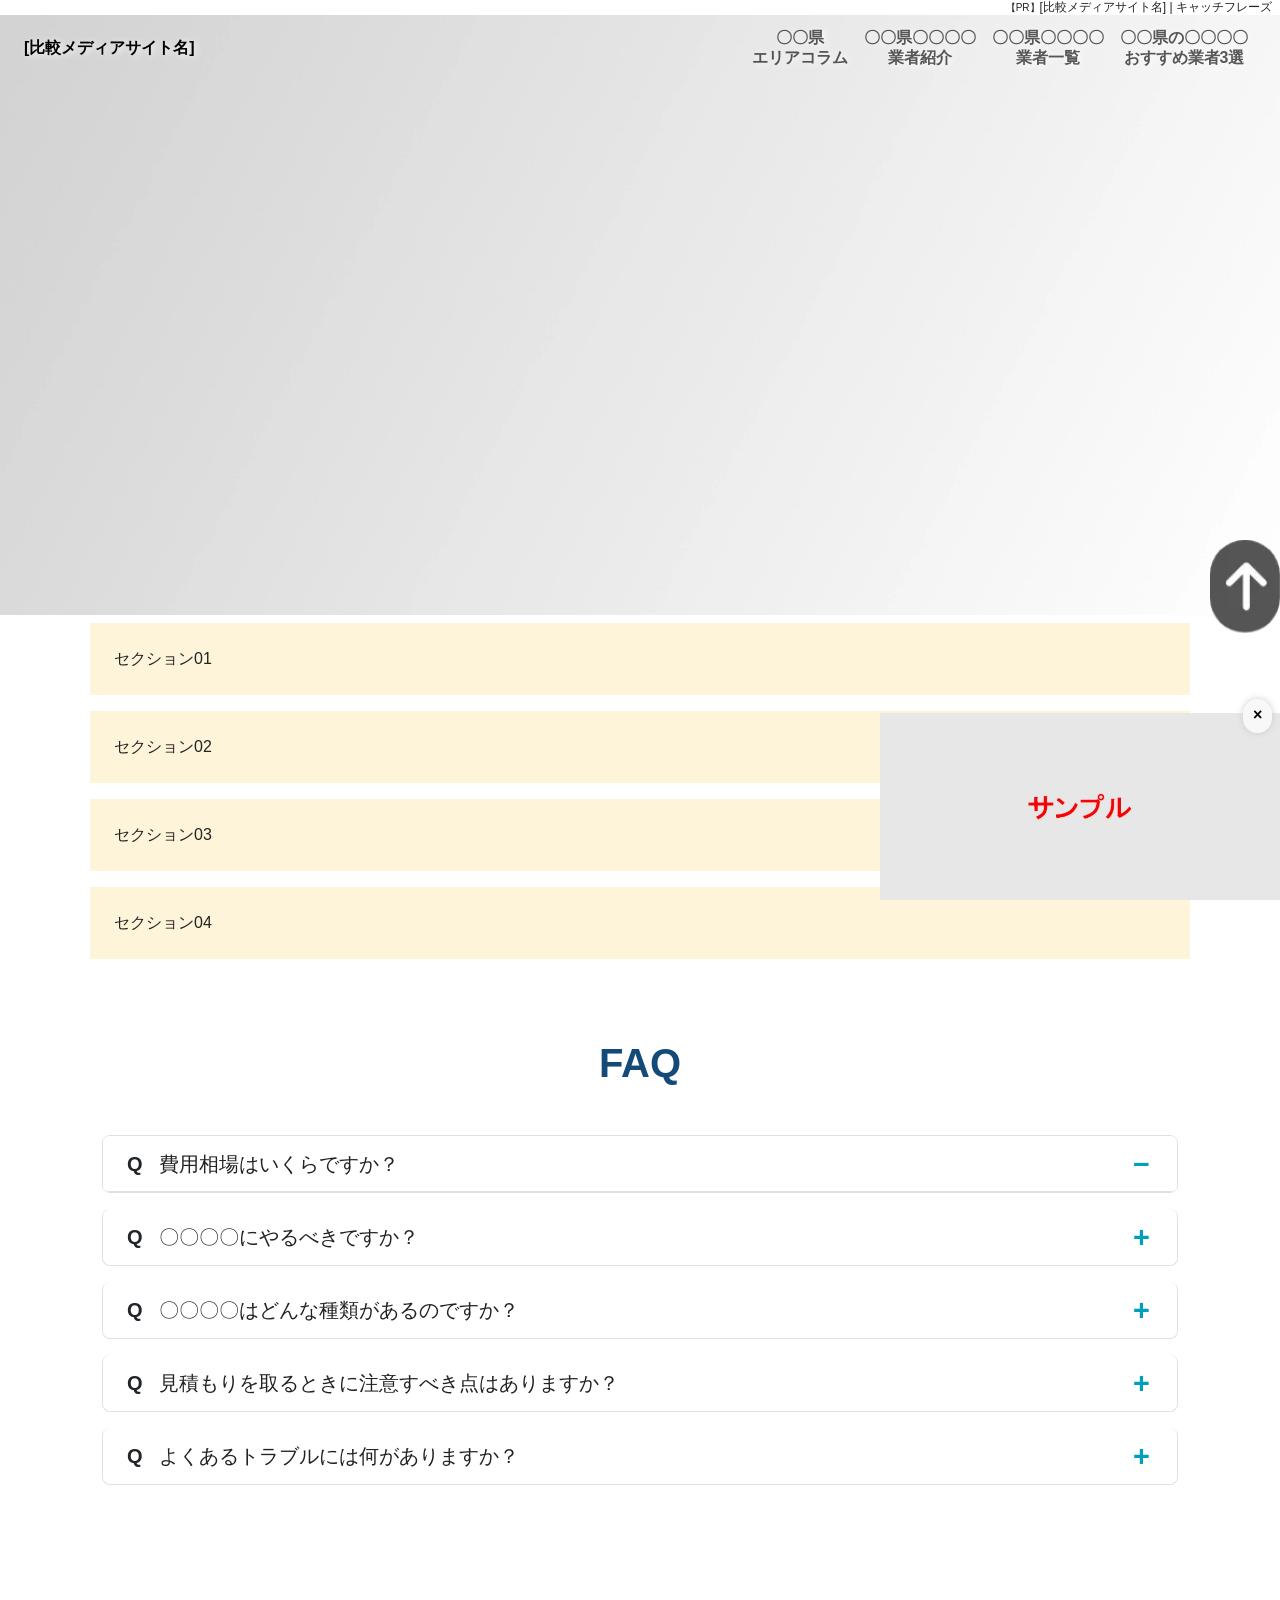
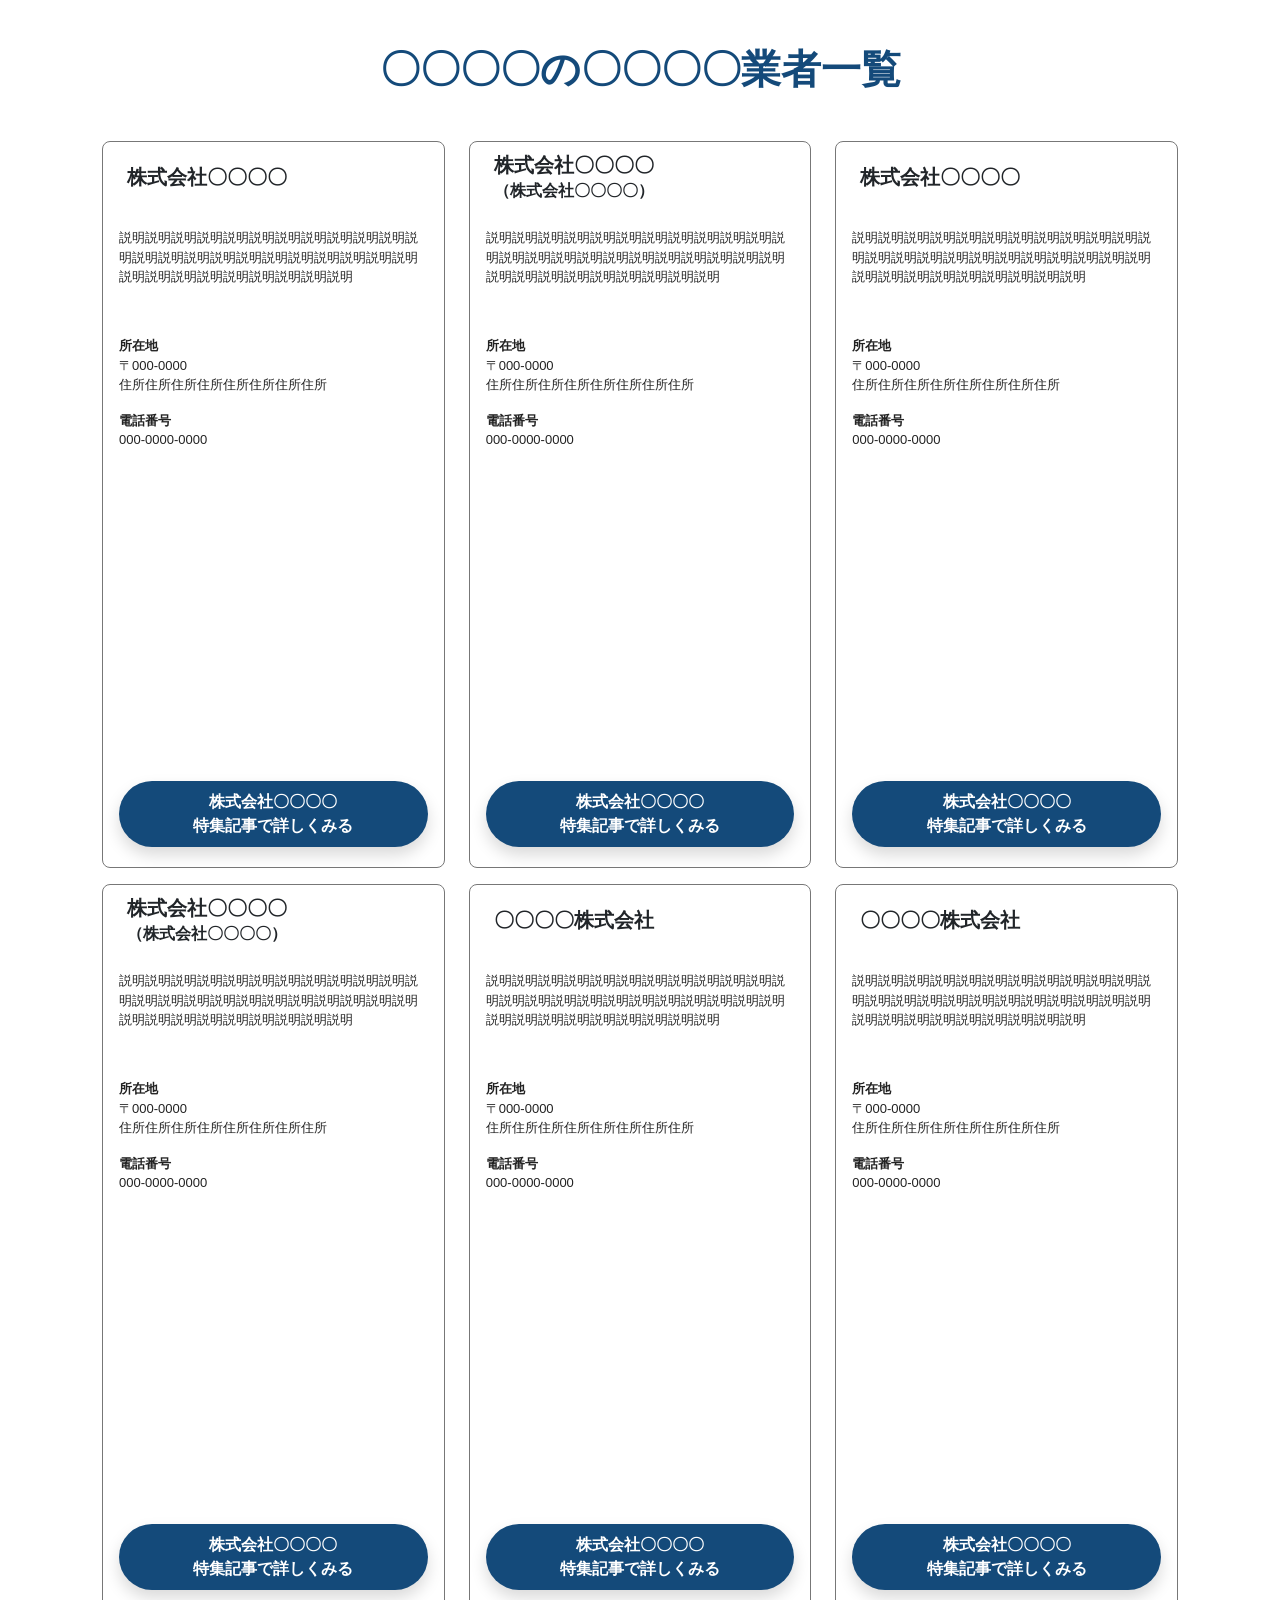
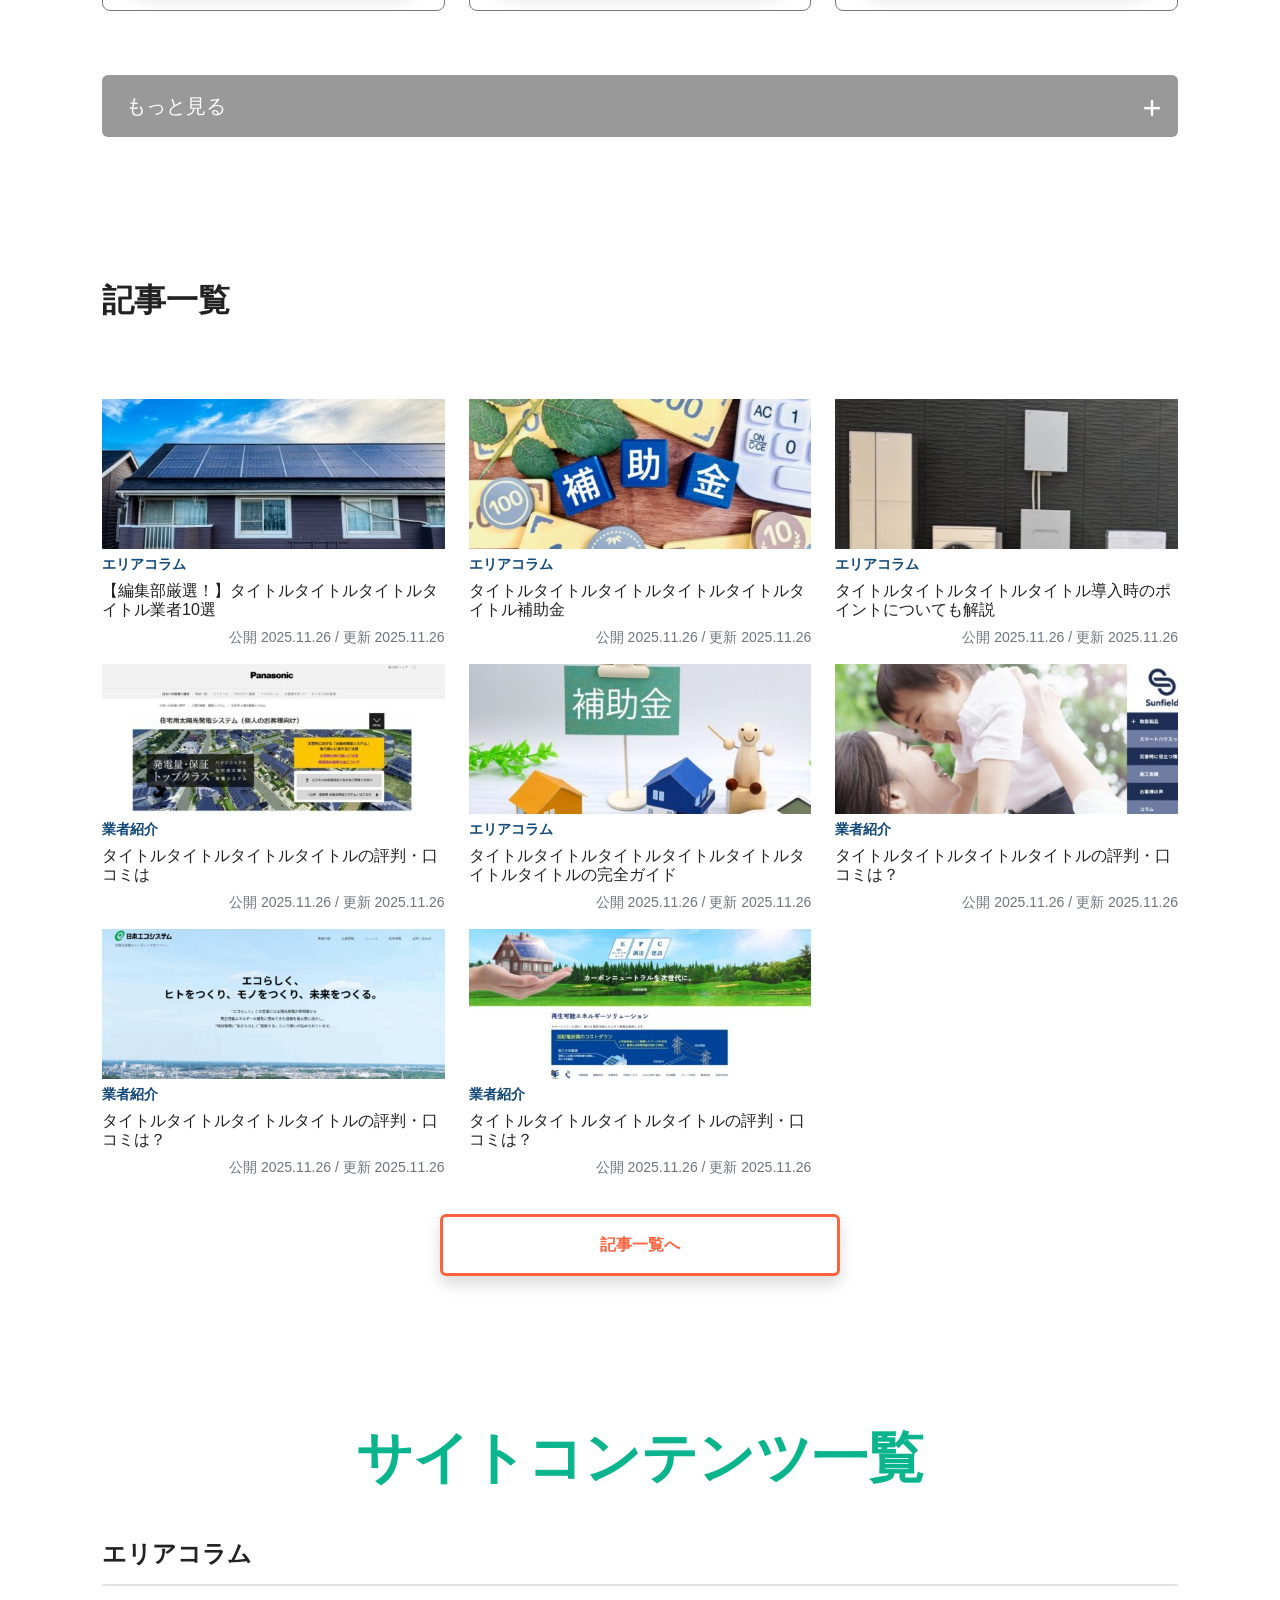
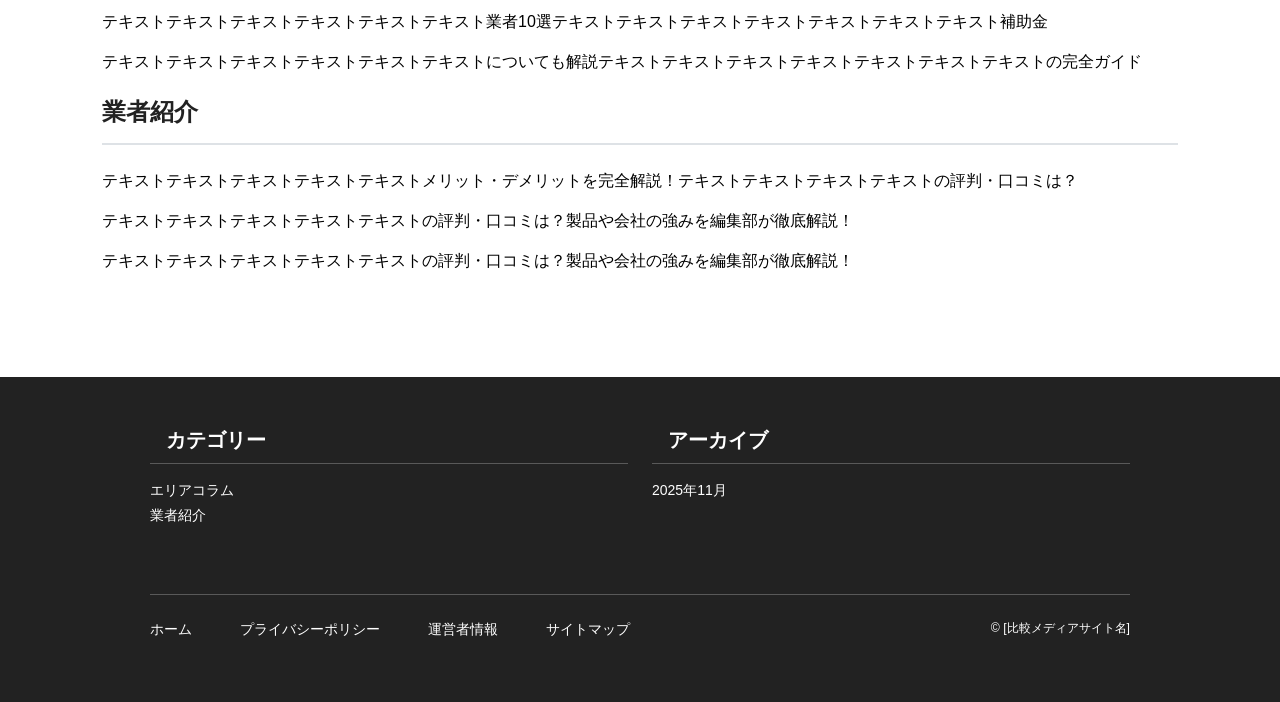
==== framework/index.html @ 5fe3670e "基本のhtml" ====
<!DOCTYPE html>
<html lang="ja">

<head>
  <meta http-equiv="Content-Type" content="text/html; charset=UTF-8">

  <meta name="viewport" content="width=device-width, initial-scale=1">
  <title>[比較メディアサイト名]</title>
  <meta name="description" content="説明説明説明説明説明説明説明説明説明説明説明説明説明説明説明説明説明説明説明説明説明説明説明説明説明">

  <link rel="stylesheet" type="text/css" href="./assets/css/bootstrap.min.css">
  <link rel="stylesheet" type="text/css" href="./assets/css/common.css">
  <link rel="stylesheet" type="text/css" href="./assets/css/base.css">
  <link rel="stylesheet" type="text/css" href="./assets/css/style.css">
  <link rel="stylesheet" type="text/css" href="./assets/css/add.css">

</head>

<body>
  <!-- ヘッダここから -->
  <header>
    <div class="d-flex justify-content-end">
      <span class="m-0 f10px">【PR】</span>
      <h1 class="m-0 me-2 f12px"><span class="site_name">[比較メディアサイト名]</span> | キャッチフレーズ</h1>
    </div>
    <div class="position-fixed w-100 header-nav" style="z-index:1000;">
      <nav class="navbar navbar-expand-lg navbar-light py-0">
        <div class="container-fluid" style="--bs-gutter-x: 0;">
          <div class="w-100">
            <div class="text-end">
              <button class="btn-hamburger navbar-toggler border-0 rounded-0 py-2" type="button" data-bs-toggle="collapse" data-bs-target="#navbarNavDropdown" aria-controls="navbarNavDropdown" aria-expanded="false" aria-label="Toggle navigation">
                <span class="btn-hamburger-icon navbar-toggler-icon"></span>
              </button>
            </div>
            <div class="collapse navbar-collapse justify-content-between align-items-center pt-2 pb-2 mx-3 mx-xxl-5 px-2" id="navbarNavDropdown">
              <a class="nav-link fw-bold fs-6 py-2 text-black d-none d-lg-block text-shadow_white site_name" aria-current="page" href="/">
                [比較メディアサイト名]
              </a>
              <ul class="navbar-nav">
                <li class="nav-item text-center mb-3 mb-lg-0 d-block d-lg-none">
                  <a class="nav-link fw-bold fs-6 py-2 text-black site_name" aria-current="page" href="/">
                    [比較メディアサイト名]</a>
                </li>
                <li class="nav-item text-center mb-3 mb-lg-0">
                  <a class="nav-link fw-bolder lh-sm py-0 text-shadow_white" href="/area/">〇〇県<br>エリアコラム</a>
                </li>
                <li class="nav-item text-center mb-3 mb-lg-0">
                  <a class="nav-link fw-bolder lh-sm py-0 text-shadow_white" href="/corporate/">〇〇県〇〇〇〇<br>業者紹介</a>
                </li>
                <li class="nav-item text-center mb-3 mb-lg-0">
                  <a class="nav-link fw-bolder lh-sm py-0 text-shadow_white" href="/company/">〇〇県〇〇〇〇<br>業者一覧</a>
                </li>
                <li class="nav-item text-center mb-3 mb-lg-0">
                  <a class="nav-link fw-bolder lh-sm py-0 text-shadow_white" href="/#recommend">〇〇県の〇〇〇〇<br>おすすめ業者3選</a>
                </li>
              </ul>
            </div>
          </div>
        </div>
      </nav>
    </div>
  </header>
  <!-- ヘッダここまで -->

  <!-- 戻るボタン -->
  <div class="position-sticky z-99  end-0 top-60">
    <a class="position-absolute end-0" href="/#">
      <picture>
        <source type="image/webp" srcset="./assets/img/t_btn_top.webp">
        <img src="./assets/img/t_btn_top.png" loading="lazy" alt="戻るボタン" height="70" width="70" class="img-fluid">
      </picture>
    </a>
  </div>

  <!-- @フローティングバナー ここから -->
  <!-- フローティングバナー -->
  <div class="position-fixed end-0 bottom-0 z-999">
    <button id="closeButton" class="banner-close position-absolute fw-bold z-99">×</button>
    <a class="myImage" href="https://base2.wep-bls.com/" target="_blank">
      <picture class="d-none d-lg-block">
        <source type="image/webp" srcset="./assets/img/t_btn_banner.webp">
        <img class="img-fluid banner-icon myImage" src="./assets/img/t_btn_banner.png" alt="公式HPで詳しく見る" loading="lazy" width="400" height="310">
      </picture>
      <picture class="d-block d-lg-none">
        <source type="image/webp" srcset="./assets/img/t_btn_banner_sp.webp">
        <img class="img-fluid banner-icon myImage" src="./assets/img/t_btn_banner_sp.png" alt="公式HPで詳しく見る" loading="lazy" width="400" height="310">
      </picture>
    </a>
  </div>
  <!-- @フローティングバナー ここまで -->

  <main class="container-fluid p-0">


    <!-- @コンテンツエリア ここから -->
    <!-- ファーストビュー -->
    <div class="bg-fv position-relative">
      <div class="container">
        <div class="row py-4 py-lg-5">
          <!-- 左側:メインタイトル画像 -->
          <div class="col-12 col-md-8 mb-4 mb-lg-0 justify-content-start">
            <!-- 参考ににしたバナー画像
            <picture>
              <source type="image/webp" srcset="./assets/img/t_fv_title.webp">
              <img src="./assets/img/t_fv_title.png" loading="lazy" alt="埼玉県で太陽光発電 失敗しない 業者選び のコツを 徹底解説" class="img-fluid" width="600" height="400">
            </picture>
            -->
          </div>

        </div>
      </div>

      <!-- CTAバナー（赤いボタン） -->
      <div class="position-absolute bottom-0 start-50 translate-middle-x mb-3 mb-lg-4">
        <a href="#reccomend">
          <!-- 参考ににしたバナー画像
          <picture>
            <source type="image/webp" srcset="./assets/img/t_fv_banner.webp">
            <img src="./assets/img/t_fv_banner.png" loading="lazy" alt="安心の実績で信頼できる！埼玉県でおすすめの太陽光発電販売・設置業者3選をみる" class="img-fluid w-100">
          </picture>-->
        </a>
      </div>
    </div>

    <section id="section01" class="p-2">
      <div class="container bg_light_yellow p-4">
        セクション01
      </div>
    </section>

    <section id="section02" class="p-2">
      <div class="container bg_light_yellow p-4">
        セクション02
      </div>
    </section>

    <section id="section03" class="p-2">
      <div class="container bg_light_yellow p-4">
        セクション03
      </div>
    </section>

    <section id="section04" class="p-2">
      <div class="container bg_light_yellow p-4">
        セクション04
      </div>
    </section>

    <!-- FAQ -->
    <section class="bg_light_gray_ef bg_light_gray_ef_bg py-4 py-lg-5" id="faq">
      <div class="container">
        <!-- セクションタイトル -->
        <div class="text-center mb-5 pt-4">
          <h2 class="blue mb-3 fw-bold fs-1">FAQ</h2>
        </div>
        <div class="mx-auto pb-4 pb-lg-5">
          <div class="accordion" id="faqAccordion">
            <!-- Q1 -->
            <div class="accordion-item mb-3 rounded-3 overflow-hidden">
              <h3 class="accordion-header" id="headingOne">
                <button class="accordion-button fs-5 px-4 py-3 black bg_white f-sm-20 faq-accordion-btn " type="button" data-bs-toggle="collapse" data-bs-target="#collapseOne" aria-expanded="true" aria-controls="collapseOne" style="border-radius:0;">
                  <span class="me-3 fw-bold text-dark">Q</span>費用相場はいくらですか？
                </button>
              </h3>
              <div id="collapseOne" class="accordion-collapse collapse" aria-labelledby="headingOne" data-bs-parent="#faqAccordion">
                <div class="accordion-body bg-white px-4 py-3">
                  返答返答返答返答返答返答返答返答返答返答返答返答返答返答返答返答返答返答返答返答返答返答返答返答返答返答返答返答返答返答返答返答返答返答返答返答返答返答返答返答。
                </div>
              </div>
            </div>
            <!-- Q2 -->
            <div class="accordion-item mb-3 rounded-3 overflow-hidden">
              <h3 class="accordion-header" id="headingTwo">
                <button class="accordion-button fs-5 px-4 py-3 black bg_white collapsed f-sm-20 faq-accordion-btn rounded-3" type="button" data-bs-toggle="collapse" data-bs-target="#collapseTwo" aria-expanded="false" aria-controls="collapseTwo" style="border-radius:0;">
                  <span class="me-3 fw-bold text-dark">Q</span>〇〇〇〇にやるべきですか？
                </button>
              </h3>
              <div id="collapseTwo" class="accordion-collapse collapse" aria-labelledby="headingTwo" data-bs-parent="#faqAccordion">
                <div class="accordion-body bg-white fs-6 px-4 py-3">
                  返答返答返答返答返答返答返答返答返答返答返答返答返答返答返答返答返答返答返答返答返答返答返答返答返答返答返答返答返答返答返答返答返答返答返答返答返答返答返答返答。
                </div>
              </div>
            </div>
            <!-- Q3 -->
            <div class="accordion-item mb-3 rounded-3 overflow-hidden">
              <h3 class="accordion-header" id="headingThree">
                <button class="accordion-button fs-5 px-4 py-3 black bg_white collapsed f-sm-20 faq-accordion-btn rounded-3" type="button" data-bs-toggle="collapse" data-bs-target="#collapseThree" aria-expanded="false" aria-controls="collapseThree" style="border-radius:0;">
                  <span class="me-3 fw-bold text-dark">Q</span>〇〇〇〇はどんな種類があるのですか？
                </button>
              </h3>
              <div id="collapseThree" class="accordion-collapse collapse" aria-labelledby="headingThree" data-bs-parent="#faqAccordion">
                <div class="accordion-body bg-white fs-6 px-4 py-3">
                  返答返答返答返答返答返答返答返答返答返答返答返答返答返答返答返答返答返答返答返答返答返答返答返答返答返答返答返答返答返答返答返答返答返答返答返答返答返答返答返答。
                </div>
              </div>
            </div>
            <!-- Q4 -->
            <div class="accordion-item mb-3 rounded-3 overflow-hidden ">
              <h3 class="accordion-header" id="headingFour">
                <button class="accordion-button fs-5 px-4 py-3 black bg_white collapsed f-sm-20 faq-accordion-btn rounded-3 border_lightblue_1px" type="button" data-bs-toggle="collapse" data-bs-target="#collapseFour" aria-expanded="false" aria-controls="collapseFour" style="border-radius:0;">
                  <span class="me-3 fw-bold text-dark">Q</span>見積もりを取るときに注意すべき点はありますか？ </button>
              </h3>
              <div id="collapseFour" class="accordion-collapse collapse" aria-labelledby="headingFour" data-bs-parent="#faqAccordion">
                <div class="accordion-body bg-white fs-6 px-4 py-3">
                  返答返答返答返答返答返答返答返答返答返答返答返答返答返答返答返答返答返答返答返答返答返答返答返答返答返答返答返答返答返答返答返答返答返答返答返答返答返答返答返答。
                </div>
              </div>
            </div>
            <!-- Q5 -->
            <div class="accordion-item mb-3 rounded-3 overflow-hidden">
              <h3 class="accordion-header" id="headingFive">
                <button class="accordion-button fs-5 px-4 py-3 black bg_white collapsed f-sm-20 faq-accordion-btn rounded-3 border_lightblue_1px" type="button" data-bs-toggle="collapse" data-bs-target="#collapseFive" aria-expanded="false" aria-controls="collapseFive" style="border-radius:0;">
                  <span class="me-3 fw-bold text-dark">Q</span>よくあるトラブルには何がありますか？
                </button>
              </h3>
              <div id="collapseFive" class="accordion-collapse collapse" aria-labelledby="headingFive" data-bs-parent="#faqAccordion">
                <div class="accordion-body bg-white fs-6 px-4 py-3">
                  返答返答返答返答返答返答返答返答返答返答返答返答返答返答返答返答返答返答返答返答返答返答返答返答返答返答返答返答返答返答返答返答返答返答返答返答返答返答返答返答。
                </div>
              </div>
            </div>
          </div>
        </div>
      </div>
    </section>
    <!-- 会社一覧 -->
    <section class="py-4 py-lg-5" id="list">
      <div class="container">
        <!-- セクションタイトル -->
        <div class="text-center mb-5">
          <h2 class="blue mb-3 fw-bold fs-1">〇〇〇〇の<br class="d-block d-lg-none">〇〇〇〇業者一覧</h2>
        </div>
        <div class="row box-parent mb-5">
          <div class="col-12 col-lg-4 d-flex box-child mb-3">
            <div class="box-child-text bg-white rounded-3 border-gray-1px w-100">
              <div class="bg_light_gray fw-bold text-dark rounded-top-3 ps-4 pe-2 height-70 d-flex align-items-center">
                <h3 class="fs-5 fw-bold m-0 col-11">株式会社〇〇〇〇</h3>
              </div>
              <div class="p-3 f13px">
                <p class="pb-2 mb-2 height-100 ">説明説明説明説明説明説明説明説明説明説明説明説明説明説明説明説明説明説明説明説明説明説明説明説明説明説明説明説明説明説明説明説明</p>
                <dl class="mb-3">
                  <dt class="black fw-bold">所在地</dt>
                  <dd class="height-40">〒000-0000<br>住所住所住所住所住所住所住所住所</dd>
                </dl>
                <dl class="mb-3">
                  <dt class="black fw-bold">電話番号</dt>
                  <dd class="height-40">000-0000-0000</dd>
                </dl>
                <iframe src="https://www.google.com/maps/embed?pb=!1m18!1m12!1m3!1d3263.617982911298!2d136.85897837576263!3d35.11624887277495!2m3!1f0!2f0!3f0!3m2!1i1024!2i768!4f13.1!3m3!1m2!1s0x6003782af87fa3ef%3A0x69dd3861f49ae58!2z5aGX44KK5pu_44GI44K344On44OD44OXIOOIseOCsOODqeODg-ODiSDmnKznpL4!5e0!3m2!1sja!2sjp!4v1757572464232!5m2!1sja!2sjp" width="100%" height="290" style="border:0;" allowfullscreen="" loading="lazy" referrerpolicy="no-referrer-when-downgrade"></iframe>
              </div>
              <div class="mb-3 text-center p-1 px-3 height-100px">
                <a href="./corporate/a001/" class="btn bg_blue px-2 py-2 rounded-pill text-white fw-bold max-width-350 w-100 btn-hover-blue position-relative shadow" role="button">
                  株式会社〇〇〇〇<br>特集記事で詳しくみる
                </a>
              </div>
            </div>
          </div>
          <div class="col-12 col-lg-4 d-flex box-child mb-3">
            <div class="box-child-text bg-white rounded-3 border-gray-1px w-100">
              <div class="bg_light_gray fw-bold text-dark rounded-top-3 ps-4 pe-2 height-70 d-flex align-items-center">
                <h3 class="fs-5 fw-bold m-0 col-11">株式会社〇〇〇〇<br><span class="fs-6 fw-bold">（株式会社〇〇〇〇） </span></h3>
              </div>
              <div class="p-3 f13px">
                <p class="pb-2 mb-2 height-100 ">説明説明説明説明説明説明説明説明説明説明説明説明説明説明説明説明説明説明説明説明説明説明説明説明説明説明説明説明説明説明説明説明</p>
                <dl class="mb-3">
                  <dt class="black fw-bold">所在地</dt>
                  <dd class="height-40">〒000-0000<br>住所住所住所住所住所住所住所住所</dd>
                </dl>
                <dl class="mb-3">
                  <dt class="black fw-bold">電話番号</dt>
                  <dd class="height-40">000-0000-0000</dd>
                </dl>
                <iframe src="https://www.google.com/maps/embed?pb=!1m18!1m12!1m3!1d3262.7790658876893!2d136.81196247522558!3d35.13718655966899!2m3!1f0!2f0!3f0!3m2!1i1024!2i768!4f13.1!3m3!1m2!1s0x60039d5871132865%3A0xe1f0def3889101fb!2z5YWQ546J5aGX6KOFIOacrOekvu-9nOOIseOCvOODreODl-ODqeOCuQ!5e0!3m2!1sja!2sjp!4v1757572476318!5m2!1sja!2sjp" width="100%" height="290" style="border:0;" allowfullscreen="" loading="lazy" referrerpolicy="no-referrer-when-downgrade"></iframe>
              </div>
              <div class="mb-3 text-center p-1 px-3 height-100px">
                <a href="./corporate/a002/" class="btn bg_blue px-2 py-2 rounded-pill text-white fw-bold max-width-350 w-100 btn-hover-blue position-relative shadow" role="button">
                  株式会社〇〇〇〇<br>特集記事で詳しくみる
                </a>
              </div>
            </div>
          </div>
          <div class="col-12 col-lg-4 d-flex box-child mb-3">
            <div class="box-child-text bg-white rounded-3 border-gray-1px w-100">
              <div class="bg_light_gray fw-bold text-dark rounded-top-3 ps-4 pe-2 height-70 d-flex align-items-center">
                <h3 class="fs-5 fw-bold m-0 col-11">株式会社〇〇〇〇</h3>
              </div>
              <div class="p-3 f13px">
                <p class="pb-2 mb-2 height-100 ">説明説明説明説明説明説明説明説明説明説明説明説明説明説明説明説明説明説明説明説明説明説明説明説明説明説明説明説明説明説明説明説明</p>
                <dl class="mb-3">
                  <dt class="black fw-bold">所在地</dt>
                  <dd class="height-40">〒000-0000<br>住所住所住所住所住所住所住所住所</dd>
                </dl>
                <dl class="mb-3">
                  <dt class="black fw-bold">電話番号</dt>
                  <dd class="height-40">000-0000-0000</dd>
                </dl>
                <iframe src="https://www.google.com/maps/embed?pb=!1m18!1m12!1m3!1d3259.759419027089!2d136.9156478812406!3d35.212461085318424!2m3!1f0!2f0!3f0!3m2!1i1024!2i768!4f13.1!3m3!1m2!1s0x600371424a70eb3b%3A0x694cedac151cbd67!2z5bCP5p6X5aGX6KOF!5e0!3m2!1sja!2sjp!4v1757572496024!5m2!1sja!2sjp" width="100%" height="290" style="border:0;" allowfullscreen="" loading="lazy" referrerpolicy="no-referrer-when-downgrade"></iframe>
              </div>
              <div class="mb-3 text-center p-1 px-3 height-100px">
                <a href="./corporate/a002/" class="btn bg_blue px-2 py-2 rounded-pill text-white fw-bold max-width-350 w-100 btn-hover-blue position-relative shadow" role="button">
                  株式会社〇〇〇〇<br>特集記事で詳しくみる
                </a>
              </div>
            </div>
          </div>
          <div class="col-12 col-lg-4 d-flex box-child mb-3">
            <div class="box-child-text bg-white rounded-3 border-gray-1px w-100">
              <div class="bg_light_gray fw-bold text-dark rounded-top-3 ps-4 pe-2 height-70 d-flex align-items-center">
                <h3 class="fs-5 fw-bold m-0 col-11">株式会社〇〇〇〇<br><span class="fs-6 fw-bold">（株式会社〇〇〇〇） </span></h3>
              </div>
              <div class="p-3 f13px">
                <p class="pb-2 mb-2 height-100 ">説明説明説明説明説明説明説明説明説明説明説明説明説明説明説明説明説明説明説明説明説明説明説明説明説明説明説明説明説明説明説明説明</p>
                <dl class="mb-3">
                  <dt class="black fw-bold">所在地</dt>
                  <dd class="height-40">〒000-0000<br>住所住所住所住所住所住所住所住所</dd>
                </dl>
                <dl class="mb-3">
                  <dt class="black fw-bold">電話番号</dt>
                  <dd class="height-40">000-0000-0000</dd>
                </dl>
                <iframe src="https://www.google.com/maps/embed?pb=!1m18!1m12!1m3!1d26109.672641286248!2d136.8265835210032!3d35.113974613210786!2m3!1f0!2f0!3f0!3m2!1i1024!2i768!4f13.1!3m3!1m2!1s0x6003783e331bc545%3A0xe2be7f56bd0238bb!2z5aGX44KK5pu_44GI5LiA55Wq5bGL!5e0!3m2!1sja!2sjp!4v1757572524977!5m2!1sja!2sjp" width="100%" height="290" style="border:0;" allowfullscreen="" loading="lazy" referrerpolicy="no-referrer-when-downgrade"></iframe>
              </div>
              <div class="mb-3 text-center p-1 px-3 height-100px">
                <a href="./corporate/a002/" class="btn bg_blue px-2 py-2 rounded-pill text-white fw-bold max-width-350 w-100 btn-hover-blue position-relative shadow" role="button">
                  株式会社〇〇〇〇<br>特集記事で詳しくみる
                </a>
              </div>
            </div>
          </div>
          <div class="col-12 col-lg-4 d-flex box-child mb-3">
            <div class="box-child-text bg-white rounded-3 border-gray-1px w-100">
              <div class="bg_light_gray fw-bold text-dark rounded-top-3 ps-4 pe-2 height-70 d-flex align-items-center">
                <h3 class="fs-5 fw-bold m-0 col-11">〇〇〇〇株式会社</h3>
              </div>
              <div class="p-3 f13px">
                <p class="pb-2 mb-2 height-100 ">説明説明説明説明説明説明説明説明説明説明説明説明説明説明説明説明説明説明説明説明説明説明説明説明説明説明説明説明説明説明説明説明</p>
                <dl class="mb-3">
                  <dt class="black fw-bold">所在地</dt>
                  <dd class="height-40">〒000-0000<br>住所住所住所住所住所住所住所住所</dd>
                </dl>
                <dl class="mb-3">
                  <dt class="black fw-bold">電話番号</dt>
                  <dd class="height-40">000-0000-0000</dd>
                </dl>
                <iframe src="https://www.google.com/maps/embed?pb=!1m18!1m12!1m3!1d3261.876909132195!2d136.8703046752267!3d35.15969045844835!2m3!1f0!2f0!3f0!3m2!1i1024!2i768!4f13.1!3m3!1m2!1s0x600376fd447aa6ff%3A0x1fa4314fbee7921!2z5Li45LmF5aGX6KOF5bel5qWt77yI5qCq77yJ!5e0!3m2!1sja!2sjp!4v1757572535679!5m2!1sja!2sjp" width="100%" height="290" style="border:0;" allowfullscreen="" loading="lazy" referrerpolicy="no-referrer-when-downgrade"></iframe>
              </div>
              <div class="mb-3 text-center p-1 px-3 height-100px">
                <a href="./corporate/a002/" class="btn bg_blue px-2 py-2 rounded-pill text-white fw-bold max-width-350 w-100 btn-hover-blue position-relative shadow" role="button">
                  株式会社〇〇〇〇<br>特集記事で詳しくみる
                </a>
              </div>
            </div>
          </div>
          <div class="col-12 col-lg-4 d-flex box-child mb-3">
            <div class="box-child-text bg-white rounded-3 border-gray-1px w-100">
              <div class="bg_light_gray fw-bold text-dark rounded-top-3 ps-4 pe-2 height-70 d-flex align-items-center">
                <h3 class="fs-5 fw-bold m-0 col-11">〇〇〇〇株式会社</h3>
              </div>
              <div class="p-3 f13px">
                <p class="pb-2 mb-2 height-100 ">説明説明説明説明説明説明説明説明説明説明説明説明説明説明説明説明説明説明説明説明説明説明説明説明説明説明説明説明説明説明説明説明</p>
                <dl class="mb-3">
                  <dt class="black fw-bold">所在地</dt>
                  <dd class="height-40">〒000-0000<br>住所住所住所住所住所住所住所住所</dd>
                </dl>
                <dl class="mb-3">
                  <dt class="black fw-bold">電話番号</dt>
                  <dd class="height-40">000-0000-0000</dd>
                </dl>
                <iframe src="https://www.google.com/maps/embed?pb=!1m18!1m12!1m3!1d3260.1184924683444!2d136.87846507522858!3d35.20351735606932!2m3!1f0!2f0!3f0!3m2!1i1024!2i768!4f13.1!3m3!1m2!1s0x6003769a15e5d301%3A0x712e28daee4bc71c!2z44ix44Ko44Kk44Kz44O844OG44OD44Kv!5e0!3m2!1sja!2sjp!4v1757572546201!5m2!1sja!2sjp" width="100%" height="290" style="border:0;" allowfullscreen="" loading="lazy" referrerpolicy="no-referrer-when-downgrade"></iframe>
              </div>
              <div class="mb-3 text-center p-1 px-3 height-100px">
                <a href="./corporate/a002/" class="btn bg_blue px-2 py-2 rounded-pill text-white fw-bold max-width-350 w-100 btn-hover-blue position-relative shadow" role="button">
                  株式会社〇〇〇〇<br>特集記事で詳しくみる
                </a>
              </div>
            </div>
          </div>
        </div>
        <div class="accordion mb-5" id="subsidyAccordion02">
          <div class="accordion-item  border-0 bg-transparent">
            <p class="d-flex justify-content-center" id="headingSubsidy02">
              <button class="collapsed fs-5 bg_gray position-relative w-100 border-0 rounded text-white text-start py-3 px-4" type="button" data-bs-toggle="collapse" data-bs-target="#collapseSubsidy02" aria-expanded="false" aria-controls="collapseSubsidy02">
                もっと見る
                <picture class="position-absolute top-50 translate-middle-y end-0 pe-3">
                  <source type="image/webp" srcset="./assets/img/y_icon_plus.webp">
                  <img src="./assets/img/y_icon_plus.png" class="img-fluid" loading="lazy" alt="アイコン" width="20" height="20">
                </picture>
              </button>
            </p>
            <div id="collapseSubsidy02" class="accordion-collapse collapse" aria-labelledby="headingSubsidy02" data-bs-parent="#subsidyAccordion02">
              <div class="accordion-body">
                <div class="row box-parent mb-5">
                  <div class="col-12 col-lg-4 d-flex box-child mb-3">
                    <div class="box-child-text bg-white rounded-3 border-gray-1px w-100">
                      <div class="bg_light_gray fw-bold text-dark rounded-top-3 ps-4 pe-2 height-70 d-flex align-items-center">
                        <h3 class="fs-5 fw-bold m-0 col-11">〇〇〇〇株式会社</h3>
                      </div>
                      <div class="p-3 f13px">
                        <p class="pb-2 mb-2 height-100 ">説明説明説明説明説明説明説明説明説明説明説明説明説明説明説明説明説明説明説明説明説明説明説明説明説明説明説明説明説明説明説明説明</p>
                        <dl class="mb-3">
                          <dt class="black fw-bold">所在地</dt>
                          <dd class="height-40">〒000-0000<br>住所住所住所住所住所住所住所住所</dd>
                        </dl>
                        <dl class="mb-3">
                          <dt class="black fw-bold">電話番号</dt>
                          <dd class="height-40">000-0000-0000</dd>
                        </dl>
                        <iframe src="https://www.google.com/maps/embed?pb=!1m18!1m12!1m3!1d3263.6772665319836!2d136.82533257522454!3d35.114768860884276!2m3!1f0!2f0!3f0!3m2!1i1024!2i768!4f13.1!3m3!1m2!1s0x600377e3ac439d5b%3A0x2784d34eb4e5e4a5!2z44CSNDU1LTA4ODIg5oSb55-l55yM5ZCN5Y-k5bGL5biC5riv5Yy65bCP6LOA6aCI77yU5LiB55uu77yX77yQ77yR4oiS77yU!5e0!3m2!1sja!2sjp!4v1757572569494!5m2!1sja!2sjp" width="100%" height="290" style="border:0;" allowfullscreen="" loading="lazy" referrerpolicy="no-referrer-when-downgrade"></iframe>
                      </div>
                    </div>
                  </div>
                  <div class="col-12 col-lg-4 d-flex box-child mb-3">
                    <div class="box-child-text bg-white rounded-3 border-gray-1px w-100">
                      <div class="bg_light_gray fw-bold text-dark rounded-top-3 ps-4 pe-2 height-70 d-flex align-items-center">
                        <h3 class="fs-5 fw-bold m-0 col-11">〇〇〇〇株式会社</h3>
                      </div>
                      <div class="p-3 f13px">
                        <p class="pb-2 mb-2 height-100 ">説明説明説明説明説明説明説明説明説明説明説明説明説明説明説明説明説明説明説明説明説明説明説明説明説明説明説明説明説明説明説明説明</p>
                        <dl class="mb-3">
                          <dt class="black fw-bold">所在地</dt>
                          <dd class="height-40">〒000-0000<br>住所住所住所住所住所住所住所住所</dd>
                        </dl>
                        <dl class="mb-3">
                          <dt class="black fw-bold">電話番号</dt>
                          <dd class="height-40">000-0000-0000</dd>
                        </dl>
                        <iframe src="https://www.google.com/maps/embed?pb=!1m18!1m12!1m3!1d3263.6772665319836!2d136.82533257522454!3d35.114768860884276!2m3!1f0!2f0!3f0!3m2!1i1024!2i768!4f13.1!3m3!1m2!1s0x600379beea327409%3A0x9810bad9646d2338!2z5aGX44KK5Yem44OP44Kx44Go5omLIOaEm-efpeilv-W6lyDjiLHojILmnb7loZfoo4U!5e0!3m2!1sja!2sjp!4v1757572578379!5m2!1sja!2sjp" width="100%" height="290" style="border:0;" allowfullscreen="" loading="lazy" referrerpolicy="no-referrer-when-downgrade"></iframe>
                      </div>
                    </div>
                  </div>
                  <div class="col-12 col-lg-4 d-flex box-child mb-3">
                    <div class="box-child-text bg-white rounded-3 border-gray-1px w-100">
                      <div class="bg_light_gray fw-bold text-dark rounded-top-3 ps-4 pe-2 height-70 d-flex align-items-center">
                        <h3 class="fs-5 fw-bold m-0 col-11">〇〇〇〇株式会社</h3>
                      </div>
                      <div class="p-3 f13px">
                        <p class="pb-2 mb-2 height-100 ">説明説明説明説明説明説明説明説明説明説明説明説明説明説明説明説明説明説明説明説明説明説明説明説明説明説明説明説明説明説明説明説明</p>
                        <dl class="mb-3">
                          <dt class="black fw-bold">所在地</dt>
                          <dd class="height-40">〒000-0000<br>住所住所住所住所住所住所住所住所</dd>
                        </dl>
                        <dl class="mb-3">
                          <dt class="black fw-bold">電話番号</dt>
                          <dd class="height-40">000-0000-0000</dd>
                        </dl>
                        <iframe src="https://www.google.com/maps/embed?pb=!1m18!1m12!1m3!1d3235.5922670281916!2d139.94843127525647!3d35.80994182289376!2m3!1f0!2f0!3f0!3m2!1i1024!2i768!4f13.1!3m3!1m2!1s0x6018836eb7133c6d%3A0x6a3a6638cfab5f9c!2z5qCq5byP5Lya56S-5bCP5p6X5aGX6KOF!5e0!3m2!1sja!2sjp!4v1757572725406!5m2!1sja!2sjp" width="100%" height="290" style="border:0;" allowfullscreen="" loading="lazy" referrerpolicy="no-referrer-when-downgrade"></iframe>
                      </div>
                    </div>
                  </div>
                  <div class="col-12 col-lg-4 d-flex box-child mb-3">
                    <div class="box-child-text bg-white rounded-3 border-gray-1px w-100">
                      <div class="bg_light_gray fw-bold text-dark rounded-top-3 ps-4 pe-2 height-70 d-flex align-items-center">
                        <h3 class="fs-5 fw-bold m-0 col-11">〇〇〇〇株式会社</h3>
                      </div>
                      <div class="p-3 f13px">
                        <p class="pb-2 mb-2 height-100 ">説明説明説明説明説明説明説明説明説明説明説明説明説明説明説明説明説明説明説明説明説明説明説明説明説明説明説明説明説明説明説明説明</p>
                        <dl class="mb-3">
                          <dt class="black fw-bold">所在地</dt>
                          <dd class="height-40">〒000-0000<br>住所住所住所住所住所住所住所住所</dd>
                        </dl>
                        <dl class="mb-3">
                          <dt class="black fw-bold">電話番号</dt>
                          <dd class="height-40">000-0000-0000</dd>
                        </dl>
                        <iframe src="https://www.google.com/maps/embed?pb=!1m18!1m12!1m3!1d3245.5844677146497!2d139.71480647524513!3d35.56396333640786!2m3!1f0!2f0!3f0!3m2!1i1024!2i768!4f13.1!3m3!1m2!1s0x6018605b6f4a59e3%3A0x3ac0df4b762b5a50!2z5aGX5pu_44GI44G-44GY44KB5bGL4oCQ5aSW5aOB5aGX6KOF44Gu6IG35Lq655u05Za25bqX!5e0!3m2!1sja!2sjp!4v1757572734798!5m2!1sja!2sjp" width="100%" height="290" style="border:0;" allowfullscreen="" loading="lazy" referrerpolicy="no-referrer-when-downgrade"></iframe>
                      </div>
                    </div>
                  </div>
                  <div class="col-12 col-lg-4 d-flex box-child mb-3">
                    <div class="box-child-text bg-white rounded-3 border-gray-1px w-100">
                      <div class="bg_light_gray fw-bold text-dark rounded-top-3 ps-4 pe-2 height-70 d-flex align-items-center">
                        <h3 class="fs-5 fw-bold m-0 col-11">〇〇〇〇株式会社</h3>
                      </div>
                      <div class="p-3 f13px">
                        <p class="pb-2 mb-2 height-100 ">説明説明説明説明説明説明説明説明説明説明説明説明説明説明説明説明説明説明説明説明説明説明説明説明説明説明説明説明説明説明説明説明</p>
                        <dl class="mb-3">
                          <dt class="black fw-bold">所在地</dt>
                          <dd class="height-40">〒000-0000<br>住所住所住所住所住所住所住所住所</dd>
                        </dl>
                        <dl class="mb-3">
                          <dt class="black fw-bold">電話番号</dt>
                          <dd class="height-40">000-0000-0000</dd>
                        </dl>
                        <iframe src="https://www.google.com/maps/embed?pb=!1m18!1m12!1m3!1d3262.2992242325295!2d136.81527097522616!3d35.14915755901967!2m3!1f0!2f0!3f0!3m2!1i1024!2i768!4f13.1!3m3!1m2!1s0x60039d8dcbb574ad%3A0x95e720fb18b05c0d!2z44Ki44O844OI44Oa44Kk44Oz44K644ixIOacrOekvg!5e0!3m2!1sja!2sjp!4v1757582119085!5m2!1sja!2sjp" width="100%" height="290" style="border:0;" allowfullscreen="" loading="lazy" referrerpolicy="no-referrer-when-downgrade"></iframe>
                      </div>
                    </div>
                  </div>
                  <div class="col-12 col-lg-4 d-flex box-child mb-3">
                    <div class="box-child-text bg-white rounded-3 border-gray-1px w-100">
                      <div class="bg_light_gray fw-bold text-dark rounded-top-3 ps-4 pe-2 height-70 d-flex align-items-center">
                        <h3 class="fs-5 fw-bold m-0 col-11">〇〇〇〇株式会社</h3>
                      </div>
                      <div class="p-3 f13px">
                        <p class="pb-2 mb-2 height-100 ">説明説明説明説明説明説明説明説明説明説明説明説明説明説明説明説明説明説明説明説明説明説明説明説明説明説明説明説明説明説明説明説明</p>
                        <dl class="mb-3">
                          <dt class="black fw-bold">所在地</dt>
                          <dd class="height-40">〒000-0000<br>住所住所住所住所住所住所住所住所</dd>
                        </dl>
                        <dl class="mb-3">
                          <dt class="black fw-bold">電話番号</dt>
                          <dd class="height-40">000-0000-0000</dd>
                        </dl>
                        <iframe src="https://www.google.com/maps/embed?pb=!1m18!1m12!1m3!1d3263.0439859849484!2d136.97935897522532!3d35.13057586002749!2m3!1f0!2f0!3f0!3m2!1i1024!2i768!4f13.1!3m3!1m2!1s0x600365e48d23c2d1%3A0x5021f464516fe89d!2z44ix5p2x5rW35bel6Iq4IOWhl-ijheOCt-ODp-ODvOODq-ODvOODoA!5e0!3m2!1sja!2sjp!4v1757582147008!5m2!1sja!2sjp" width="100%" height="290" style="border:0;" allowfullscreen="" loading="lazy" referrerpolicy="no-referrer-when-downgrade"></iframe>
                      </div>
                    </div>
                  </div>
                  <div class="col-12 col-lg-4 d-flex box-child mb-3">
                    <div class="box-child-text bg-white rounded-3 border-gray-1px w-100">
                      <div class="bg_light_gray fw-bold text-dark rounded-top-3 ps-4 pe-2 height-70 d-flex align-items-center">
                        <h3 class="fs-5 fw-bold m-0 col-11">A〇〇〇〇株式会社</h3>
                      </div>
                      <div class="p-3 f13px">
                        <p class="pb-2 mb-2 height-100 ">説明説明説明説明説明説明説明説明説明説明説明説明説明説明説明説明説明説明説明説明説明説明説明説明説明説明説明説明説明説明説明説明</p>
                        <dl class="mb-3">
                          <dt class="black fw-bold">所在地</dt>
                          <dd class="height-40">〒000-0000<br>住所住所住所住所住所住所住所住所</dd>
                        </dl>
                        <dl class="mb-3">
                          <dt class="black fw-bold">電話番号</dt>
                          <dd class="height-40">000-0000-0000</dd>
                        </dl>
                        <iframe src="https://www.google.com/maps/embed?pb=!1m18!1m12!1m3!1d3267.5021217443154!2d136.8967840752202!3d35.01916636605981!2m3!1f0!2f0!3f0!3m2!1i1024!2i768!4f13.1!3m3!1m2!1s0x60037f6434418481%3A0x6b761ffc547d6735!2z44Oq44OV44Kp44O844Og44Km44Kk44Oz44KwIC8g44ix5bmz5p2-5bu65belIOacrOekvu-9peadsea1t-OCt-ODp-ODvOODq-ODvOODoA!5e0!3m2!1sja!2sjp!4v1757582184667!5m2!1sja!2sjp" width="100%" height="290" style="border:0;" allowfullscreen="" loading="lazy" referrerpolicy="no-referrer-when-downgrade"></iframe>
                      </div>
                    </div>
                  </div>
                  <div class="col-12 col-lg-4 d-flex box-child mb-3">
                    <div class="box-child-text bg-white rounded-3 border-gray-1px w-100">
                      <div class="bg_light_gray fw-bold text-dark rounded-top-3 ps-4 pe-2 height-70 d-flex align-items-center">
                        <h3 class="fs-5 fw-bold m-0 col-11">B〇〇〇〇株式会社</h3>
                      </div>
                      <div class="p-3 f13px">
                        <p class="pb-2 mb-2 height-100 ">説明説明説明説明説明説明説明説明説明説明説明説明説明説明説明説明説明説明説明説明説明説明説明説明説明説明説明説明説明説明説明説明</p>
                        <dl class="mb-3">
                          <dt class="black fw-bold">所在地</dt>
                          <dd class="height-40">〒000-0000<br>住所住所住所住所住所住所住所住所</dd>
                        </dl>
                        <dl class="mb-3">
                          <dt class="black fw-bold">電話番号</dt>
                          <dd class="height-40">000-0000-0000</dd>
                        </dl>
                        <iframe src="https://www.google.com/maps/embed?pb=!1m18!1m12!1m3!1d3262.360756622534!2d136.81118827522607!3d35.147622659103014!2m3!1f0!2f0!3f0!3m2!1i1024!2i768!4f13.1!3m3!1m2!1s0x60039d92489eaaab%3A0x4563050db007a11a!2z5qCq5byP5Lya56S-44K544Oa44Or!5e0!3m2!1sja!2sjp!4v1757582210761!5m2!1sja!2sjp" width="100%" height="290" style="border:0;" allowfullscreen="" loading="lazy" referrerpolicy="no-referrer-when-downgrade"></iframe>
                      </div>
                    </div>
                  </div>
                  <div class="col-12 col-lg-4 d-flex box-child mb-3">
                    <div class="box-child-text bg-white rounded-3 border-gray-1px w-100">
                      <div class="bg_light_gray fw-bold text-dark rounded-top-3 ps-4 pe-2 height-70 d-flex align-items-center">
                        <h3 class="fs-5 fw-bold m-0 col-11">C〇〇〇〇株式会社</h3>
                      </div>
                      <div class="p-3 f13px">
                        <p class="pb-2 mb-2 height-100 ">説明説明説明説明説明説明説明説明説明説明説明説明説明説明説明説明説明説明説明説明説明説明説明説明説明説明説明説明説明説明説明説明</p>
                        <dl class="mb-3">
                          <dt class="black fw-bold">所在地</dt>
                          <dd class="height-40">〒000-0000<br>住所住所住所住所住所住所住所住所</dd>
                        </dl>
                        <dl class="mb-3">
                          <dt class="black fw-bold">電話番号</dt>
                          <dd class="height-40">000-0000-0000</dd>
                        </dl>
                        <iframe src="https://www.google.com/maps/embed?pb=!1m18!1m12!1m3!1d104393.0764393939!2d136.81887687009268!3d35.14954632361247!2m3!1f0!2f0!3f0!3m2!1i1024!2i768!4f13.1!3m3!1m2!1s0x60039d5c874b9f7f%3A0x4fcdfdafc4e38ea4!2z44Ki44Kk44Ob44O844Og5qCq5byP5Lya56S-!5e0!3m2!1sja!2sjp!4v1757582231982!5m2!1sja!2sjp" width="100%" height="290" style="border:0;" allowfullscreen="" loading="lazy" referrerpolicy="no-referrer-when-downgrade"></iframe>
                      </div>
                    </div>
                  </div>
                  <div class="col-12 col-lg-4 d-flex box-child mb-3">
                    <div class="box-child-text bg-white rounded-3 border-gray-1px w-100">
                      <div class="bg_light_gray fw-bold text-dark rounded-top-3 ps-4 pe-2 height-70 d-flex align-items-center">
                        <h3 class="fs-5 fw-bold m-0 col-11">〇〇〇〇株式会社</h3>
                      </div>
                      <div class="p-3 f13px">
                        <p class="pb-2 mb-2 height-100 ">説明説明説明説明説明説明説明説明説明説明説明説明説明説明説明説明説明説明説明説明説明説明説明説明説明説明説明説明説明説明説明説明</p>
                        <dl class="mb-3">
                          <dt class="black fw-bold">所在地</dt>
                          <dd class="height-40">〒000-0000<br>住所住所住所住所住所住所住所住所</dd>
                        </dl>
                        <dl class="mb-3">
                          <dt class="black fw-bold">電話番号</dt>
                          <dd class="height-40">000-0000-0000</dd>
                        </dl>
                        <iframe src="https://www.google.com/maps/embed?pb=!1m18!1m12!1m3!1d3261.0256452178014!2d136.81589237522746!3d35.18091335729651!2m3!1f0!2f0!3f0!3m2!1i1024!2i768!4f13.1!3m3!1m2!1s0x60039e1b188005fd%3A0x7c999afe243301fb!2z44CSNDkwLTExMzYg5oSb55-l55yM5rW36YOo6YOh5aSn5rK755S66Iqx5bi45Ye65Y-j77yZ77yR4oiS77yR!5e0!3m2!1sja!2sjp!4v1757582282300!5m2!1sja!2sjp" width="100%" height="290" style="border:0;" allowfullscreen="" loading="lazy" referrerpolicy="no-referrer-when-downgrade"></iframe>
                      </div>
                    </div>
                  </div>
                  <div class="col-12 col-lg-4 d-flex box-child mb-3">
                    <div class="box-child-text bg-white rounded-3 border-gray-1px w-100">
                      <div class="bg_light_gray fw-bold text-dark rounded-top-3 ps-4 pe-2 height-70 d-flex align-items-center">
                        <h3 class="fs-5 fw-bold m-0 col-11">〇〇〇〇株式会社</h3>
                      </div>
                      <div class="p-3 f13px">
                        <p class="pb-2 mb-2 height-100 ">説明説明説明説明説明説明説明説明説明説明説明説明説明説明説明説明説明説明説明説明説明説明説明説明説明説明説明説明説明説明説明説明</p>
                        <dl class="mb-3">
                          <dt class="black fw-bold">所在地</dt>
                          <dd class="height-40">〒000-0000<br>住所住所住所住所住所住所住所住所</dd>
                        </dl>
                        <dl class="mb-3">
                          <dt class="black fw-bold">電話番号</dt>
                          <dd class="height-40">000-0000-0000</dd>
                        </dl>
                        <iframe src="https://www.google.com/maps/embed?pb=!1m18!1m12!1m3!1d3258.7765670482418!2d136.88761797523014!3d35.23693165425367!2m3!1f0!2f0!3f0!3m2!1i1024!2i768!4f13.1!3m3!1m2!1s0x6003754f2910dbd1%3A0x9e699ba33e4f4bcd!2z6Zai5Yyg!5e0!3m2!1sja!2sjp!4v1757582297984!5m2!1sja!2sjp" width="100%" height="290" style="border:0;" allowfullscreen="" loading="lazy" referrerpolicy="no-referrer-when-downgrade"></iframe>
                      </div>
                    </div>
                  </div>
                  <div class="col-12 col-lg-4 d-flex box-child mb-3">
                    <div class="box-child-text bg-white rounded-3 border-gray-1px w-100">
                      <div class="bg_light_gray fw-bold text-dark rounded-top-3 ps-4 pe-2 height-70 d-flex align-items-center">
                        <h3 class="fs-5 fw-bold m-0 col-11">〇〇〇〇株式会社</h3>
                      </div>
                      <div class="p-3 f13px">
                        <p class="pb-2 mb-2 height-100 ">説明説明説明説明説明説明説明説明説明説明説明説明説明説明説明説明説明説明説明説明説明説明説明説明説明説明説明説明説明説明説明説明</p>
                        <dl class="mb-3">
                          <dt class="black fw-bold">所在地</dt>
                          <dd class="height-40">〒000-0000<br>住所住所住所住所住所住所住所住所</dd>
                        </dl>
                        <dl class="mb-3">
                          <dt class="black fw-bold">電話番号</dt>
                          <dd class="height-40">000-0000-0000</dd>
                        </dl>
                        <iframe src="https://www.google.com/maps/embed?pb=!1m18!1m12!1m3!1d3261.5165805710776!2d136.8341725812263!3d35.16867518773416!2m3!1f0!2f0!3f0!3m2!1i1024!2i768!4f13.1!3m3!1m2!1s0x600377205d117371%3A0x55c09ad5d3a5c529!2z5aSn5ZKM5bu66KOF!5e0!3m2!1sja!2sjp!4v1757582314479!5m2!1sja!2sjp" width="100%" height="290" style="border:0;" allowfullscreen="" loading="lazy" referrerpolicy="no-referrer-when-downgrade"></iframe>
                      </div>
                    </div>
                  </div>
                  <div class="col-12 col-lg-4 d-flex box-child mb-3">
                    <div class="box-child-text bg-white rounded-3 border-gray-1px w-100">
                      <div class="bg_light_gray fw-bold text-dark rounded-top-3 ps-4 pe-2 height-70 d-flex align-items-center">
                        <h3 class="fs-5 fw-bold m-0 col-11">〇〇〇〇株式会社</h3>
                      </div>
                      <div class="p-3 f13px">
                        <p class="pb-2 mb-2 height-100 ">説明説明説明説明説明説明説明説明説明説明説明説明説明説明説明説明説明説明説明説明説明説明説明説明説明説明説明説明説明説明説明説明</p>
                        <dl class="mb-3">
                          <dt class="black fw-bold">所在地</dt>
                          <dd class="height-40">〒000-0000<br>住所住所住所住所住所住所住所住所</dd>
                        </dl>
                        <dl class="mb-3">
                          <dt class="black fw-bold">電話番号</dt>
                          <dd class="height-40">000-0000-0000</dd>
                        </dl>
                        <iframe src="https://www.google.com/maps/embed?pb=!1m18!1m12!1m3!1d3261.149731242853!2d136.86330057522756!3d35.17782045746452!2m3!1f0!2f0!3f0!3m2!1i1024!2i768!4f13.1!3m3!1m2!1s0x600377cd3203f423%3A0x4d64c14a19b8aa4a!2zKOaciSnjgqLjgr_jg4Pjgq_loZfnoJQg5ZCN5Y-k5bGL5Za25qWt5omAICjmnIDlvLfjga7loZfoo4XkuIvlnLDvvIHjgqLjgr_jg4Pjgq9TUELlt6Xms5XCru-4jik!5e0!3m2!1sja!2sjp!4v1757582330656!5m2!1sja!2sjp" width="100%" height="290" style="border:0;" allowfullscreen="" loading="lazy" referrerpolicy="no-referrer-when-downgrade"></iframe>
                      </div>
                    </div>
                  </div>
                  <div class="col-12 col-lg-4 d-flex box-child mb-3">
                    <div class="box-child-text bg-white rounded-3 border-gray-1px w-100">
                      <div class="bg_light_gray fw-bold text-dark rounded-top-3 ps-4 pe-2 height-70 d-flex align-items-center">
                        <h3 class="fs-5 fw-bold m-0 col-11">〇〇〇〇株式会社</h3>
                      </div>
                      <div class="p-3 f13px">
                        <p class="pb-2 mb-2 height-100 ">説明説明説明説明説明説明説明説明説明説明説明説明説明説明説明説明説明説明説明説明説明説明説明説明説明説明説明説明説明説明説明説明</p>
                        <dl class="mb-3">
                          <dt class="black fw-bold">所在地</dt>
                          <dd class="height-40">〒000-0000<br>住所住所住所住所住所住所住所住所</dd>
                        </dl>
                        <dl class="mb-3">
                          <dt class="black fw-bold">電話番号</dt>
                          <dd class="height-40">000-0000-0000</dd>
                        </dl>
                        <iframe src="https://www.google.com/maps/embed?pb=!1m18!1m12!1m3!1d3261.888173207797!2d136.85150627522657!3d35.159409558463615!2m3!1f0!2f0!3f0!3m2!1i1024!2i768!4f13.1!3m3!1m2!1s0x6003764ffeb4d209%3A0x9fb84d602042901e!2z44ix6auY5Z2C5bel5qWt!5e0!3m2!1sja!2sjp!4v1757582342064!5m2!1sja!2sjp" width="100%" height="290" style="border:0;" allowfullscreen="" loading="lazy" referrerpolicy="no-referrer-when-downgrade"></iframe>
                      </div>
                    </div>
                  </div>
                  <div class="col-12 col-lg-4 d-flex box-child mb-3">
                    <div class="box-child-text bg-white rounded-3 border-gray-1px w-100">
                      <div class="bg_light_gray fw-bold text-dark rounded-top-3 ps-4 pe-2 height-70 d-flex align-items-center">
                        <h3 class="fs-5 fw-bold m-0 col-11">〇〇〇〇株式会社</h3>
                      </div>
                      <div class="p-3 f13px">
                        <p class="pb-2 mb-2 height-100 ">説明説明説明説明説明説明説明説明説明説明説明説明説明説明説明説明説明説明説明説明説明説明説明説明説明説明説明説明説明説明説明説明</p>
                        <dl class="mb-3">
                          <dt class="black fw-bold">所在地</dt>
                          <dd class="height-40">〒000-0000<br>住所住所住所住所住所住所住所住所</dd>
                        </dl>
                        <dl class="mb-3">
                          <dt class="black fw-bold">電話番号</dt>
                          <dd class="height-40">000-0000-0000</dd>
                        </dl>
                        <iframe src="https://www.google.com/maps/embed?pb=!1m18!1m12!1m3!1d3260.777600527858!2d136.81690301104817!3d35.18709527263706!2m3!1f0!2f0!3f0!3m2!1i1024!2i768!4f13.1!3m3!1m2!1s0x60039e18df215011%3A0xe93ca070d77f64d4!2z44CSNDkwLTExNDQg5oSb55-l55yM5rW36YOo6YOh5aSn5rK755S66KW_5qKd6auY5aC077yT77yZ4oiS77yS!5e0!3m2!1sja!2sjp!4v1762843417749!5m2!1sja!2sjp" width="100%" height="290" style="border:0;" allowfullscreen="" loading="lazy" referrerpolicy="no-referrer-when-downgrade"></iframe>
                      </div>
                    </div>
                  </div>
                  <div class="col-12 col-lg-4 d-flex box-child mb-3">
                    <div class="box-child-text bg-white rounded-3 border-gray-1px w-100">
                      <div class="bg_light_gray fw-bold text-dark rounded-top-3 ps-4 pe-2 height-70 d-flex align-items-center">
                        <h3 class="fs-5 fw-bold m-0 col-11">〇〇〇〇株式会社</h3>
                      </div>
                      <div class="p-3 f13px">
                        <p class="pb-2 mb-2 height-100 ">説明説明説明説明説明説明説明説明説明説明説明説明説明説明説明説明説明説明説明説明説明説明説明説明説明説明説明説明説明説明説明説明</p>
                        <dl class="mb-3">
                          <dt class="black fw-bold">所在地</dt>
                          <dd class="height-40">〒000-0000<br>住所住所住所住所住所住所住所住所</dd>
                        </dl>
                        <dl class="mb-3">
                          <dt class="black fw-bold">電話番号</dt>
                          <dd class="height-40">000-0000-0000</dd>
                        </dl>
                        <iframe src="https://www.google.com/maps/embed?pb=!1m18!1m12!1m3!1d3263.619385382123!2d136.85559787522473!3d35.11621386080597!2m3!1f0!2f0!3f0!3m2!1i1024!2i768!4f13.1!3m3!1m2!1s0x6003795bc72c36b3%3A0x9293de8d41eaa65c!2z6KGX44Gu5aSW5aOB5aGX6KOF44KE44GV44KTIOWQjeWPpOWxi-WNl-W6lw!5e0!3m2!1sja!2sjp!4v1757582402875!5m2!1sja!2sjp" width="100%" height="290" style="border:0;" allowfullscreen="" loading="lazy" referrerpolicy="no-referrer-when-downgrade"></iframe>
                      </div>
                    </div>
                  </div>
                  <div class="col-12 col-lg-4 d-flex box-child mb-3">
                    <div class="box-child-text bg-white rounded-3 border-gray-1px w-100">
                      <div class="bg_light_gray fw-bold text-dark rounded-top-3 ps-4 pe-2 height-70 d-flex align-items-center">
                        <h3 class="fs-5 fw-bold m-0 col-11">〇〇〇〇株式会社</h3>
                      </div>
                      <div class="p-3 f13px">
                        <p class="pb-2 mb-2 height-100 ">説明説明説明説明説明説明説明説明説明説明説明説明説明説明説明説明説明説明説明説明説明説明説明説明説明説明説明説明説明説明説明説明</p>
                        <dl class="mb-3">
                          <dt class="black fw-bold">所在地</dt>
                          <dd class="height-40">〒000-0000<br>住所住所住所住所住所住所住所住所</dd>
                        </dl>
                        <dl class="mb-3">
                          <dt class="black fw-bold">電話番号</dt>
                          <dd class="height-40">000-0000-0000</dd>
                        </dl>
                        <iframe src="https://www.google.com/maps/embed?pb=!1m18!1m12!1m3!1d3263.619385382123!2d136.85559787522473!3d35.11621386080597!2m3!1f0!2f0!3f0!3m2!1i1024!2i768!4f13.1!3m3!1m2!1s0x6003778c274f9701%3A0x278579b6014dd801!2z44ix5LiD6Imy!5e0!3m2!1sja!2sjp!4v1757582412484!5m2!1sja!2sjp" width="100%" height="290" style="border:0;" allowfullscreen="" loading="lazy" referrerpolicy="no-referrer-when-downgrade"></iframe>
                      </div>
                    </div>
                  </div>
                  <div class="col-12 col-lg-4 d-flex box-child mb-3">
                    <div class="box-child-text bg-white rounded-3 border-gray-1px w-100">
                      <div class="bg_light_gray fw-bold text-dark rounded-top-3 ps-4 pe-2 height-70 d-flex align-items-center">
                        <h3 class="fs-5 fw-bold m-0 col-11">〇〇〇〇株式会社</h3>
                      </div>
                      <div class="p-3 f13px">
                        <p class="pb-2 mb-2 height-100 ">説明説明説明説明説明説明説明説明説明説明説明説明説明説明説明説明説明説明説明説明説明説明説明説明説明説明説明説明説明説明説明説明</p>
                        <dl class="mb-3">
                          <dt class="black fw-bold">所在地</dt>
                          <dd class="height-40">〒000-0000<br>住所住所住所住所住所住所住所住所</dd>
                        </dl>
                        <dl class="mb-3">
                          <dt class="black fw-bold">電話番号</dt>
                          <dd class="height-40">000-0000-0000</dd>
                        </dl>
                        <iframe src="https://www.google.com/maps/embed?pb=!1m18!1m12!1m3!1d3261.7629446788537!2d136.85527977522673!3d35.16253235829419!2m3!1f0!2f0!3f0!3m2!1i1024!2i768!4f13.1!3m3!1m2!1s0x6003765a40540001%3A0xe407181e79a5e6fc!2z5pyJ6ZmQ5Lya56S-5Lit55Sw5aGX6KOF!5e0!3m2!1sja!2sjp!4v1757582420628!5m2!1sja!2sjp" width="100%" height="290" style="border:0;" allowfullscreen="" loading="lazy" referrerpolicy="no-referrer-when-downgrade"></iframe>
                      </div>
                    </div>
                  </div>
                  <div class="col-12 col-lg-4 d-flex box-child mb-3">
                    <div class="box-child-text bg-white rounded-3 border-gray-1px w-100">
                      <div class="bg_light_gray fw-bold text-dark rounded-top-3 ps-4 pe-2 height-70 d-flex align-items-center">
                        <h3 class="fs-5 fw-bold m-0 col-11">〇〇〇〇株式会社</h3>
                      </div>
                      <div class="p-3 f13px">
                        <p class="pb-2 mb-2 height-100 ">説明説明説明説明説明説明説明説明説明説明説明説明説明説明説明説明説明説明説明説明説明説明説明説明説明説明説明説明説明説明説明説明</p>
                        <dl class="mb-3">
                          <dt class="black fw-bold">所在地</dt>
                          <dd class="height-40">〒000-0000<br>住所住所住所住所住所住所住所住所</dd>
                        </dl>
                        <dl class="mb-3">
                          <dt class="black fw-bold">電話番号</dt>
                          <dd class="height-40">000-0000-0000</dd>
                        </dl>
                        <iframe src="https://www.google.com/maps/embed?pb=!1m18!1m12!1m3!1d3258.5903449510806!2d136.85420057523032!3d35.24156645400167!2m3!1f0!2f0!3f0!3m2!1i1024!2i768!4f13.1!3m3!1m2!1s0x60037516317eefa1%3A0xf2fe90863a4186d!2z5qCq5byP5Lya56S-44OE44K45bu66KOF44OX44Ot44K_44Kk44Og44K6IOWMl-WQjeWPpOWxi-W6lw!5e0!3m2!1sja!2sjp!4v1757582430424!5m2!1sja!2sjp" width="100%" height="290" style="border:0;" allowfullscreen="" loading="lazy" referrerpolicy="no-referrer-when-downgrade"></iframe>
                      </div>
                    </div>
                  </div>
                  <div class="col-12 col-lg-4 d-flex box-child mb-3">
                    <div class="box-child-text bg-white rounded-3 border-gray-1px w-100">
                      <div class="bg_light_gray fw-bold text-dark rounded-top-3 ps-4 pe-2 height-70 d-flex align-items-center">
                        <h3 class="fs-5 fw-bold m-0 col-11">〇〇〇〇株式会社</h3>
                      </div>
                      <div class="p-3 f13px">
                        <p class="pb-2 mb-2 height-100 ">説明説明説明説明説明説明説明説明説明説明説明説明説明説明説明説明説明説明説明説明説明説明説明説明説明説明説明説明説明説明説明説明</p>
                        <dl class="mb-3">
                          <dt class="black fw-bold">所在地</dt>
                          <dd class="height-40">〒000-0000<br>住所住所住所住所住所住所住所住所</dd>
                        </dl>
                        <dl class="mb-3">
                          <dt class="black fw-bold">電話番号</dt>
                          <dd class="height-40">000-0000-0000</dd>
                        </dl>
                        <iframe src="https://www.google.com/maps/embed?pb=!1m18!1m12!1m3!1d1940.9456773352695!2d136.84661141877632!3d35.10000516521363!2m3!1f0!2f0!3f0!3m2!1i1024!2i768!4f13.1!3m3!1m2!1s0x600379797afd21b7%3A0xca438c911678877!2z44ix44Gq44GU44G_!5e0!3m2!1sja!2sjp!4v1762500035357!5m2!1sja!2sjp" width="100%" height="290" style="border:0;" allowfullscreen="" loading="lazy" referrerpolicy="no-referrer-when-downgrade"></iframe>
                      </div>
                    </div>
                  </div>
                  <div class="col-12 col-lg-4 d-flex box-child mb-3">
                    <div class="box-child-text bg-white rounded-3 border-gray-1px w-100">
                      <div class="bg_light_gray fw-bold text-dark rounded-top-3 ps-4 pe-2 height-70 d-flex align-items-center">
                        <h3 class="fs-5 fw-bold m-0 col-11">〇〇〇〇株式会社</h3>
                      </div>
                      <div class="p-3 f13px">
                        <p class="pb-2 mb-2 height-100 ">説明説明説明説明説明説明説明説明説明説明説明説明説明説明説明説明説明説明説明説明説明説明説明説明説明説明説明説明説明説明説明説明</p>
                        <dl class="mb-3">
                          <dt class="black fw-bold">所在地</dt>
                          <dd class="height-40">〒000-0000<br>住所住所住所住所住所住所住所住所</dd>
                        </dl>
                        <dl class="mb-3">
                          <dt class="black fw-bold">電話番号</dt>
                          <dd class="height-40">000-0000-0000</dd>
                        </dl>
                        <iframe src="https://www.google.com/maps/embed?pb=!1m18!1m12!1m3!1d52208.81580374175!2d136.81350306463582!3d35.13040112675977!2m3!1f0!2f0!3f0!3m2!1i1024!2i768!4f13.1!3m3!1m2!1s0x600377f8a3cb43f9%3A0x4c05af6bdb8220c7!2z44ixSi10ZWNo!5e0!3m2!1sja!2sjp!4v1757582496051!5m2!1sja!2sjp" width="100%" height="290" style="border:0;" allowfullscreen="" loading="lazy" referrerpolicy="no-referrer-when-downgrade"></iframe>
                      </div>
                    </div>
                  </div>
                  <div class="col-12 col-lg-4 d-flex box-child mb-3">
                    <div class="box-child-text bg-white rounded-3 border-gray-1px w-100">
                      <div class="bg_light_gray fw-bold text-dark rounded-top-3 ps-4 pe-2 height-70 d-flex align-items-center">
                        <h3 class="fs-5 fw-bold m-0 col-11">〇〇〇〇株式会社</h3>
                      </div>
                      <div class="p-3 f13px">
                        <p class="pb-2 mb-2 height-100 ">説明説明説明説明説明説明説明説明説明説明説明説明説明説明説明説明説明説明説明説明説明説明説明説明説明説明説明説明説明説明説明説明</p>
                        <dl class="mb-3">
                          <dt class="black fw-bold">所在地</dt>
                          <dd class="height-40">〒000-0000<br>住所住所住所住所住所住所住所住所</dd>
                        </dl>
                        <dl class="mb-3">
                          <dt class="black fw-bold">電話番号</dt>
                          <dd class="height-40">000-0000-0000</dd>
                        </dl>
                        <iframe src="https://www.google.com/maps/embed?pb=!1m18!1m12!1m3!1d52208.81580374175!2d136.81350306463582!3d35.13040112675977!2m3!1f0!2f0!3f0!3m2!1i1024!2i768!4f13.1!3m3!1m2!1s0x60037845a909b713%3A0xeb0c3af7f5d31a12!2z5p2x5rW3576O6KOF!5e0!3m2!1sja!2sjp!4v1757582512762!5m2!1sja!2sjp" width="100%" height="290" style="border:0;" allowfullscreen="" loading="lazy" referrerpolicy="no-referrer-when-downgrade"></iframe>
                      </div>
                    </div>
                  </div>
                  <div class="col-12 col-lg-4 d-flex box-child mb-3">
                    <div class="box-child-text bg-white rounded-3 border-gray-1px w-100">
                      <div class="bg_light_gray fw-bold text-dark rounded-top-3 ps-4 pe-2 height-70 d-flex align-items-center">
                        <h3 class="fs-5 fw-bold m-0 col-11">〇〇〇〇株式会社</h3>
                      </div>
                      <div class="p-3 f13px">
                        <p class="pb-2 mb-2 height-100 ">説明説明説明説明説明説明説明説明説明説明説明説明説明説明説明説明説明説明説明説明説明説明説明説明説明説明説明説明説明説明説明説明</p>
                        <dl class="mb-3">
                          <dt class="black fw-bold">所在地</dt>
                          <dd class="height-40">〒000-0000<br>住所住所住所住所住所住所住所住所</dd>
                        </dl>
                        <dl class="mb-3">
                          <dt class="black fw-bold">電話番号</dt>
                          <dd class="height-40">000-0000-0000</dd>
                        </dl>
                        <iframe src="https://www.google.com/maps/embed?pb=!1m18!1m12!1m3!1d3269.6530880934433!2d136.60427318116035!3d34.965302698923814!2m3!1f0!2f0!3f0!3m2!1i1024!2i768!4f13.1!3m3!1m2!1s0x60038e8c6d0d2bd1%3A0x37fb79f5a009b517!2z5qCq5byP5Lya56S-IOOCseODvOODmuODg-OCrw!5e0!3m2!1sja!2sjp!4v1757582523942!5m2!1sja!2sjp" width="100%" height="290" style="border:0;" allowfullscreen="" loading="lazy" referrerpolicy="no-referrer-when-downgrade"></iframe>
                      </div>
                    </div>
                  </div>
                  <div class="col-12 col-lg-4 d-flex box-child mb-3">
                    <div class="box-child-text bg-white rounded-3 border-gray-1px w-100">
                      <div class="bg_light_gray fw-bold text-dark rounded-top-3 ps-4 pe-2 height-70 d-flex align-items-center">
                        <h3 class="fs-5 fw-bold m-0 col-11">〇〇〇〇株式会社</h3>
                      </div>
                      <div class="p-3 f13px">
                        <p class="pb-2 mb-2 height-100 ">説明説明説明説明説明説明説明説明説明説明説明説明説明説明説明説明説明説明説明説明説明説明説明説明説明説明説明説明説明説明説明説明</p>
                        <dl class="mb-3">
                          <dt class="black fw-bold">所在地</dt>
                          <dd class="height-40">〒000-0000<br>住所住所住所住所住所住所住所住所</dd>
                        </dl>
                        <dl class="mb-3">
                          <dt class="black fw-bold">電話番号</dt>
                          <dd class="height-40">000-0000-0000</dd>
                        </dl>
                        <iframe src="https://www.google.com/maps/embed?pb=!1m18!1m12!1m3!1d3264.992579288422!2d136.94291667522305!3d35.08191816266394!2m3!1f0!2f0!3f0!3m2!1i1024!2i768!4f13.1!3m3!1m2!1s0x60037c8194daaaab%3A0x85330a563577985e!2z44iy5pyJ5p2-5aGX5bel5bqX!5e0!3m2!1sja!2sjp!4v1757582544114!5m2!1sja!2sjp" width="100%" height="290" style="border:0;" allowfullscreen="" loading="lazy" referrerpolicy="no-referrer-when-downgrade"></iframe>
                      </div>
                    </div>
                  </div>
                  <div class="col-12 col-lg-4 d-flex box-child mb-3">
                    <div class="box-child-text bg-white rounded-3 border-gray-1px w-100">
                      <div class="bg_light_gray fw-bold text-dark rounded-top-3 ps-4 pe-2 height-70 d-flex align-items-center">
                        <h3 class="fs-5 fw-bold m-0 col-11">〇〇〇〇株式会社</h3>
                      </div>
                      <div class="p-3 f13px">
                        <p class="pb-2 mb-2 height-100 ">説明説明説明説明説明説明説明説明説明説明説明説明説明説明説明説明説明説明説明説明説明説明説明説明説明説明説明説明説明説明説明説明</p>
                        <dl class="mb-3">
                          <dt class="black fw-bold">所在地</dt>
                          <dd class="height-40">〒000-0000<br>住所住所住所住所住所住所住所住所</dd>
                        </dl>
                        <dl class="mb-3">
                          <dt class="black fw-bold">電話番号</dt>
                          <dd class="height-40">000-0000-0000</dd>
                        </dl>
                        <iframe src="https://www.google.com/maps/embed?pb=!1m18!1m12!1m3!1d3260.547430598146!2d136.92133567522816!3d35.192830856649564!2m3!1f0!2f0!3f0!3m2!1i1024!2i768!4f13.1!3m3!1m2!1s0x6003713cff4dc06d%3A0x3a5546e1b73c435!2z5qCq5byP5Lya56S-5ZCN5YyX5aSW6KOF!5e0!3m2!1sja!2sjp!4v1757582562000!5m2!1sja!2sjp" width="100%" height="290" style="border:0;" allowfullscreen="" loading="lazy" referrerpolicy="no-referrer-when-downgrade"></iframe>
                      </div>
                    </div>
                  </div>
                  <div class="col-12 col-lg-4 d-flex box-child mb-3">
                    <div class="box-child-text bg-white rounded-3 border-gray-1px w-100">
                      <div class="bg_light_gray fw-bold text-dark rounded-top-3 ps-4 pe-2 height-70 d-flex align-items-center">
                        <h3 class="fs-5 fw-bold m-0 col-11">〇〇〇〇株式会社</h3>
                      </div>
                      <div class="p-3 f13px">
                        <p class="pb-2 mb-2 height-100 ">説明説明説明説明説明説明説明説明説明説明説明説明説明説明説明説明説明説明説明説明説明説明説明説明説明説明説明説明説明説明説明説明</p>
                        <dl class="mb-3">
                          <dt class="black fw-bold">所在地</dt>
                          <dd class="height-40">〒000-0000<br>住所住所住所住所住所住所住所住所</dd>
                        </dl>
                        <dl class="mb-3">
                          <dt class="black fw-bold">電話番号</dt>
                          <dd class="height-40">000-0000-0000</dd>
                        </dl>
                        <iframe src="https://www.google.com/maps/embed?pb=!1m18!1m12!1m3!1d52169.99642837101!2d136.87652711286788!3d35.19090356502229!2m3!1f0!2f0!3f0!3m2!1i1024!2i768!4f13.1!3m3!1m2!1s0x6003772ba7aa98af%3A0xf4194037d67e16cf!2z5a6J5rGf5bel5YuZ5bqXIOacrOekvg!5e0!3m2!1sja!2sjp!4v1757582607550!5m2!1sja!2sjp" width="100%" height="290" style="border:0;" allowfullscreen="" loading="lazy" referrerpolicy="no-referrer-when-downgrade"></iframe>
                      </div>
                    </div>
                  </div>
                  <div class="col-12 col-lg-4 d-flex box-child mb-3">
                    <div class="box-child-text bg-white rounded-3 border-gray-1px w-100">
                      <div class="bg_light_gray fw-bold text-dark rounded-top-3 ps-4 pe-2 height-70 d-flex align-items-center">
                        <h3 class="fs-5 fw-bold m-0 col-11">〇〇〇〇株式会社</h3>
                      </div>
                      <div class="p-3 f13px">
                        <p class="pb-2 mb-2 height-100 ">説明説明説明説明説明説明説明説明説明説明説明説明説明説明説明説明説明説明説明説明説明説明説明説明説明説明説明説明説明説明説明説明</p>
                        <dl class="mb-3">
                          <dt class="black fw-bold">所在地</dt>
                          <dd class="height-40">〒000-0000<br>住所住所住所住所住所住所住所住所</dd>
                        </dl>
                        <dl class="mb-3">
                          <dt class="black fw-bold">電話番号</dt>
                          <dd class="height-40">000-0000-0000</dd>
                        </dl>
                        <iframe src="https://www.google.com/maps/embed?pb=!1m18!1m12!1m3!1d3262.159456559722!2d136.81842098122092!3d35.152643788618064!2m3!1f0!2f0!3f0!3m2!1i1024!2i768!4f13.1!3m3!1m2!1s0x60039d8a564cffb3%3A0xe21411d30236564a!2z44ix44K144Oz44Ov!5e0!3m2!1sja!2sjp!4v1757582690784!5m2!1sja!2sjp" width="100%" height="290" style="border:0;" allowfullscreen="" loading="lazy" referrerpolicy="no-referrer-when-downgrade"></iframe>
                      </div>
                    </div>
                  </div>
                  <div class="col-12 col-lg-4 d-flex box-child mb-3">
                    <div class="box-child-text bg-white rounded-3 border-gray-1px w-100">
                      <div class="bg_light_gray fw-bold text-dark rounded-top-3 ps-4 pe-2 height-70 d-flex align-items-center">
                        <h3 class="fs-5 fw-bold m-0 col-11">〇〇〇〇株式会社</h3>
                      </div>
                      <div class="p-3 f13px">
                        <p class="pb-2 mb-2 height-100 ">説明説明説明説明説明説明説明説明説明説明説明説明説明説明説明説明説明説明説明説明説明説明説明説明説明説明説明説明説明説明説明説明</p>
                        <dl class="mb-3">
                          <dt class="black fw-bold">所在地</dt>
                          <dd class="height-40">〒000-0000<br>住所住所住所住所住所住所住所住所</dd>
                        </dl>
                        <dl class="mb-3">
                          <dt class="black fw-bold">電話番号</dt>
                          <dd class="height-40">000-0000-0000</dd>
                        </dl>
                        <iframe src="https://www.google.com/maps/embed?pb=!1m18!1m12!1m3!1d3262.3728671911535!2d136.87968667522608!3d35.14732055911939!2m3!1f0!2f0!3f0!3m2!1i1024!2i768!4f13.1!3m3!1m2!1s0x60037700b4ce5c9b%3A0x31bece81be01f6a0!2z5qCq5byP5Lya56S-UmV2aXZl!5e0!3m2!1sja!2sjp!4v1757582706541!5m2!1sja!2sjp" width="100%" height="290" style="border:0;" allowfullscreen="" loading="lazy" referrerpolicy="no-referrer-when-downgrade"></iframe>
                      </div>
                    </div>
                  </div>
                  <div class="col-12 col-lg-4 d-flex box-child mb-3">
                    <div class="box-child-text bg-white rounded-3 border-gray-1px w-100">
                      <div class="bg_light_gray fw-bold text-dark rounded-top-3 ps-4 pe-2 height-70 d-flex align-items-center">
                        <h3 class="fs-5 fw-bold m-0 col-11">株式会社〇〇〇〇</h3>
                      </div>
                      <div class="p-3 f13px">
                        <p class="pb-2 mb-2 height-100 ">説明説明説明説明説明説明説明説明説明説明説明説明説明説明説明説明説明説明説明説明説明説明説明説明説明説明説明説明説明説明説明説明</p>
                        <dl class="mb-3">
                          <dt class="black fw-bold">所在地</dt>
                          <dd class="height-40">〒000-0000<br>住所住所住所住所住所住所住所住所</dd>
                        </dl>
                        <dl class="mb-3">
                          <dt class="black fw-bold">電話番号</dt>
                          <dd class="height-40">000-0000-0000</dd>
                        </dl>
                        <iframe src="https://www.google.com/maps/embed?pb=!1m18!1m12!1m3!1d3262.71110466086!2d136.8930340752256!3d35.13888225957696!2m3!1f0!2f0!3f0!3m2!1i1024!2i768!4f13.1!3m3!1m2!1s0x60037a6255d9187b%3A0xafb9c702a83304ce!2z5ZCN5Y-k5bGL5Yyg5aGX6KOF!5e0!3m2!1sja!2sjp!4v1757582716096!5m2!1sja!2sjp" width="100%" height="290" style="border:0;" allowfullscreen="" loading="lazy" referrerpolicy="no-referrer-when-downgrade"></iframe>
                      </div>
                    </div>
                  </div>
                  <div class="col-12 col-lg-4 d-flex box-child mb-3">
                    <div class="box-child-text bg-white rounded-3 border-gray-1px w-100">
                      <div class="bg_light_gray fw-bold text-dark rounded-top-3 ps-4 pe-2 height-70 d-flex align-items-center">
                        <h3 class="fs-5 fw-bold m-0 col-11">株式会社〇〇〇〇</h3>
                      </div>
                      <div class="p-3 f13px">
                        <p class="pb-2 mb-2 height-100 ">説明説明説明説明説明説明説明説明説明説明説明説明説明説明説明説明説明説明説明説明説明説明説明説明説明説明説明説明説明説明説明説明</p>
                        <dl class="mb-3">
                          <dt class="black fw-bold">所在地</dt>
                          <dd class="height-40">〒000-0000<br>住所住所住所住所住所住所住所住所</dd>
                        </dl>
                        <dl class="mb-3">
                          <dt class="black fw-bold">電話番号</dt>
                          <dd class="height-40">000-0000-0000</dd>
                        </dl>
                        <iframe src="https://www.google.com/maps/embed?pb=!1m18!1m12!1m3!1d3263.704455936144!2d136.88597227522456!3d35.11409006092105!2m3!1f0!2f0!3f0!3m2!1i1024!2i768!4f13.1!3m3!1m2!1s0x600379ec80c49dfd%3A0xd1f2600e6ba4910f!2z44ix5YWx5qCE5L2P5bu6!5e0!3m2!1sja!2sjp!4v1757582732049!5m2!1sja!2sjp" width="100%" height="290" style="border:0;" allowfullscreen="" loading="lazy" referrerpolicy="no-referrer-when-downgrade"></iframe>
                      </div>
                    </div>
                  </div>
                  <div class="col-12 col-lg-4 d-flex box-child mb-3">
                    <div class="box-child-text bg-white rounded-3 border-gray-1px w-100">
                      <div class="bg_light_gray fw-bold text-dark rounded-top-3 ps-4 pe-2 height-70 d-flex align-items-center">
                        <h3 class="fs-5 fw-bold m-0 col-11">株式会社〇〇〇〇</h3>
                      </div>
                      <div class="p-3 f13px">
                        <p class="pb-2 mb-2 height-100 ">説明説明説明説明説明説明説明説明説明説明説明説明説明説明説明説明説明説明説明説明説明説明説明説明説明説明説明説明説明説明説明説明</p>
                        <dl class="mb-3">
                          <dt class="black fw-bold">所在地</dt>
                          <dd class="height-40">〒000-0000<br>住所住所住所住所住所住所住所住所</dd>
                        </dl>
                        <dl class="mb-3">
                          <dt class="black fw-bold">電話番号</dt>
                          <dd class="height-40">000-0000-0000</dd>
                        </dl>
                        <iframe src="https://www.google.com/maps/embed?pb=!1m18!1m12!1m3!1d3260.2727811660047!2d136.88485967522845!3d35.199673756278045!2m3!1f0!2f0!3f0!3m2!1i1024!2i768!4f13.1!3m3!1m2!1s0x600376a0c4912cab%3A0x47e25303e42e0339!2z5pyJ6ZmQ5Lya56S-6Iqx6LK05LmF!5e0!3m2!1sja!2sjp!4v1757582744935!5m2!1sja!2sjp" width="100%" height="290" style="border:0;" allowfullscreen="" loading="lazy" referrerpolicy="no-referrer-when-downgrade"></iframe>
                      </div>
                    </div>
                  </div>
                  <div class="col-12 col-lg-4 d-flex box-child mb-3">
                    <div class="box-child-text bg-white rounded-3 border-gray-1px w-100">
                      <div class="bg_light_gray fw-bold text-dark rounded-top-3 ps-4 pe-2 height-70 d-flex align-items-center">
                        <h3 class="fs-5 fw-bold m-0 col-11">株式会社〇〇〇〇</h3>
                      </div>
                      <div class="p-3 f13px">
                        <p class="pb-2 mb-2 height-100 ">説明説明説明説明説明説明説明説明説明説明説明説明説明説明説明説明説明説明説明説明説明説明説明説明説明説明説明説明説明説明説明説明</p>
                        <dl class="mb-3">
                          <dt class="black fw-bold">所在地</dt>
                          <dd class="height-40">〒000-0000<br>住所住所住所住所住所住所住所住所</dd>
                        </dl>
                        <dl class="mb-3">
                          <dt class="black fw-bold">電話番号</dt>
                          <dd class="height-40">000-0000-0000</dd>
                        </dl>
                        <iframe src="https://www.google.com/maps/embed?pb=!1m18!1m12!1m3!1d52164.32113659489!2d136.84623481530227!3d35.19974127345419!2m3!1f0!2f0!3f0!3m2!1i1024!2i768!4f13.1!3m3!1m2!1s0x60037465ef5db02b%3A0x41678aff1206c6ee!2z44ix44Kx44O844K6!5e0!3m2!1sja!2sjp!4v1757582762139!5m2!1sja!2sjp" width="100%" height="290" style="border:0;" allowfullscreen="" loading="lazy" referrerpolicy="no-referrer-when-downgrade"></iframe>
                      </div>
                    </div>
                  </div>
                  <div class="col-12 col-lg-4 d-flex box-child mb-3">
                    <div class="box-child-text bg-white rounded-3 border-gray-1px w-100">
                      <div class="bg_light_gray fw-bold text-dark rounded-top-3 ps-4 pe-2 height-70 d-flex align-items-center">
                        <h3 class="fs-5 fw-bold m-0 col-11">株式会社〇〇〇〇</h3>
                      </div>
                      <div class="p-3 f13px">
                        <p class="pb-2 mb-2 height-100 ">説明説明説明説明説明説明説明説明説明説明説明説明説明説明説明説明説明説明説明説明説明説明説明説明説明説明説明説明説明説明説明説明</p>
                        <dl class="mb-3">
                          <dt class="black fw-bold">所在地</dt>
                          <dd class="height-40">〒000-0000<br>住所住所住所住所住所住所住所住所</dd>
                        </dl>
                        <dl class="mb-3">
                          <dt class="black fw-bold">電話番号</dt>
                          <dd class="height-40">000-0000-0000</dd>
                        </dl>
                        <iframe src="https://www.google.com/maps/embed?pb=!1m18!1m12!1m3!1d3262.069321975805!2d136.88912832522647!3d35.154891858708645!2m3!1f0!2f0!3f0!3m2!1i1024!2i768!4f13.1!3m3!1m2!1s0x6003773a3fb8970f%3A0xdade827f7f975639!2z5ZCN6YmE5Lqk6YCa44OT44Or!5e0!3m2!1sja!2sjp!4v1757582798790!5m2!1sja!2sjp" width="100%" height="290" style="border:0;" allowfullscreen="" loading="lazy" referrerpolicy="no-referrer-when-downgrade"></iframe>
                      </div>
                    </div>
                  </div>
                  <div class="col-12 col-lg-4 d-flex box-child mb-3">
                    <div class="box-child-text bg-white rounded-3 border-gray-1px w-100">
                      <div class="bg_light_gray fw-bold text-dark rounded-top-3 ps-4 pe-2 height-70 d-flex align-items-center">
                        <h3 class="fs-5 fw-bold m-0 col-11">株式会社〇〇〇〇</h3>
                      </div>
                      <div class="p-3 f13px">
                        <p class="pb-2 mb-2 height-100 ">説明説明説明説明説明説明説明説明説明説明説明説明説明説明説明説明説明説明説明説明説明説明説明説明説明説明説明説明説明説明説明説明</p>
                        <dl class="mb-3">
                          <dt class="black fw-bold">所在地</dt>
                          <dd class="height-40">〒000-0000<br>住所住所住所住所住所住所住所住所</dd>
                        </dl>
                        <dl class="mb-3">
                          <dt class="black fw-bold">電話番号</dt>
                          <dd class="height-40">000-0000-0000</dd>
                        </dl>
                        <iframe src="https://www.google.com/maps/embed?pb=!1m18!1m12!1m3!1d3264.3183346264195!2d136.87888997522376!3d35.0987611617516!2m3!1f0!2f0!3f0!3m2!1i1024!2i768!4f13.1!3m3!1m2!1s0x600379e505593c1f%3A0x9931c8897fce8af4!2z5qCq5byP5Lya56S-5aGX5Lq644K344On44O844Or44O844Og!5e0!3m2!1sja!2sjp!4v1757582819626!5m2!1sja!2sjp" width="100%" height="290" style="border:0;" allowfullscreen="" loading="lazy" referrerpolicy="no-referrer-when-downgrade"></iframe>
                      </div>
                    </div>
                  </div>
                </div>
              </div>
              <div class="mb-3 mb-lg-5 text-center p-1">
                <a href="/articles" class="btn bg-white px-2 py-3 rounded-2 border-orange-3px orange fw-bold w-100 position-relative shadow btn-hover-blue" role="button" style="max-width: 400px;">
                  〇〇〇の<br>〇〇〇業者をもっと見る
                </a>
              </div>
            </div>
          </div>
        </div>
      </div>
    </section>
    <!-- @コンテンツエリア ここまで -->

    <!-- 記事一覧 -->
    <section class="py-4 py-lg-5 background-articles_bg" id="articles">
      <div class="container">
        <div class="mb80-40">
          <h2 class="black fs-2 fw-bold f-mplus-2 z-1 position-relative">記事一覧</h2>
        </div>
        <div class="row mb-3">
          <div class="col-6 col-lg-4 mb-3">
            <div class="position-relative"> <a class="black link-box" href="/area/a008/"></a>
              <img width="500" height="375" src="./assets/22261997_s-500x375.jpg" class="img-fluid object-fit-cover height120p wp-post-image" alt="【編集部厳選！】埼玉県でおすすめの太陽光発電設置業者10選" loading="lazy" style="height:150px; object-fit: cover;" decoding="async" srcset="./assets/temp-img/22261997_s-500x375.jpg 500w, ./assets/temp-img/22261997_s.jpg 640w" sizes="auto, (max-width: 500px) 100vw, 500px">
              <p class="d-block text-decoration-none mb05 blue mt05 f90 strong" href="/area/a008/">エリアコラム</p>
              <h3 class="text-decoration-none black fw-normal fs-6" href="/area/a008/">【編集部厳選！】タイトルタイトルタイトルタイトル業者10選</h3>
              <a class="d-block text-decoration-none text-secondary small text-end mt-2" href="/area/a008/">公開 2025.11.26 / 更新 2025.11.26</a>
            </div>
          </div>
          <div class="col-6 col-lg-4 mb-3">
            <div class="position-relative"> <a class="black link-box" href="/area/a007/"></a>
              <img width="500" height="334" src="./assets/30110741_s-500x334.jpg" class="img-fluid object-fit-cover height120p wp-post-image" alt="【2025年（令和7年度）最新】埼玉県の太陽光・蓄電池・V2H補助金" loading="lazy" style="height:150px; object-fit: cover;" decoding="async" srcset="./assets/temp-img/30110741_s-500x334.jpg 500w, ./assets/temp-img/30110741_s.jpg 640w" sizes="auto, (max-width: 500px) 100vw, 500px">
              <p class="d-block text-decoration-none mb05 blue mt05 f90 strong" href="/area/a007/">エリアコラム</p>
              <h3 class="text-decoration-none black fw-normal fs-6" href="/area/a007/">タイトルタイトルタイトルタイトルタイトルタイトル補助金</h3>
              <a class="d-block text-decoration-none text-secondary small text-end mt-2" href="/area/a007/">公開 2025.11.26 / 更新 2025.11.26</a>
            </div>
          </div>
          <div class="col-6 col-lg-4 mb-3">
            <div class="position-relative"> <a class="black link-box" href="/area/a006/"></a>
              <img width="500" height="375" src="./assets/4497787_s-500x375.jpg" class="img-fluid object-fit-cover height120p wp-post-image" alt="蓄電池を設置するメリット・デメリットとは？導入時のポイントについても解説" loading="lazy" style="height:150px; object-fit: cover;" decoding="async" srcset="./assets/temp-img/4497787_s-500x375.jpg 500w, ./assets/temp-img/4497787_s.jpg 640w" sizes="auto, (max-width: 500px) 100vw, 500px">
              <p class="d-block text-decoration-none mb05 blue mt05 f90 strong" href="/area/a006/">エリアコラム</p>
              <h3 class="text-decoration-none black fw-normal fs-6" href="/area/a006/">タイトルタイトルタイトルタイトル導入時のポイントについても解説</h3>
              <a class="d-block text-decoration-none text-secondary small text-end mt-2" href="/area/a006/">公開 2025.11.26 / 更新 2025.11.26</a>
            </div>
          </div>
          <div class="col-6 col-lg-4 mb-3">
            <div class="position-relative"> <a class="black link-box" href="/corporate/a005/"></a>
              <img width="500" height="215" src="./assets/033f565a7278a4240851ba238b6f00d5-500x215.jpg" class="img-fluid object-fit-cover height120p wp-post-image" alt="" loading="lazy" style="height:150px; object-fit: cover;" decoding="async" srcset="./assets/temp-img/033f565a7278a4240851ba238b6f00d5-500x215.jpg 500w, ./assets/temp-img/033f565a7278a4240851ba238b6f00d5-1024x440.jpg 1024w, ./assets/temp-img/033f565a7278a4240851ba238b6f00d5-768x330.jpg 768w, ./assets/temp-img/033f565a7278a4240851ba238b6f00d5-1536x661.jpg 1536w, ./assets/temp-img/033f565a7278a4240851ba238b6f00d5.jpg 1879w" sizes="auto, (max-width: 500px) 100vw, 500px">
              <p class="d-block text-decoration-none mb05 blue mt05 f90 strong" href="/corporate/a005/">業者紹介</p>
              <h3 class="text-decoration-none black fw-normal fs-6" href="/corporate/a005/">タイトルタイトルタイトルタイトルの評判・口コミは</h3>
              <a class="d-block text-decoration-none text-secondary small text-end mt-2" href="/corporate/a005/">公開 2025.11.26 / 更新 2025.11.26</a>
            </div>
          </div>
          <div class="col-6 col-lg-4 mb-3">
            <div class="position-relative"> <a class="black link-box" href="/area/a004/"></a>
              <img width="500" height="334" src="./assets/28474839_s-500x334.jpg" class="img-fluid object-fit-cover height120p wp-post-image" alt="" loading="lazy" style="height:150px; object-fit: cover;" decoding="async" srcset="./assets/temp-img/28474839_s-500x334.jpg 500w, ./assets/temp-img/28474839_s.jpg 640w" sizes="auto, (max-width: 500px) 100vw, 500px">
              <p class="d-block text-decoration-none mb05 blue mt05 f90 strong" href="/area/a004/">エリアコラム</p>
              <h3 class="text-decoration-none black fw-normal fs-6" href="/area/a004/">タイトルタイトルタイトルタイトルタイトルタイトルタイトルの完全ガイド</h3>
              <a class="d-block text-decoration-none text-secondary small text-end mt-2" href="/area/a004/">公開 2025.11.26 / 更新 2025.11.26</a>
            </div>
          </div>
          <div class="col-6 col-lg-4 mb-3">
            <div class="position-relative"> <a class="black link-box" href="/corporate/a003/"></a>
              <img width="500" height="198" src="./assets/3e9a169458b1d6607db5a2e31d757bb7-500x198.jpg" class="img-fluid object-fit-cover height120p wp-post-image" alt="" loading="lazy" style="height:150px; object-fit: cover;" decoding="async" srcset="./assets/temp-img/3e9a169458b1d6607db5a2e31d757bb7-500x198.jpg 500w, ./assets/temp-img/3e9a169458b1d6607db5a2e31d757bb7-1024x406.jpg 1024w, ./assets/temp-img/3e9a169458b1d6607db5a2e31d757bb7-768x305.jpg 768w, ./assets/temp-img/3e9a169458b1d6607db5a2e31d757bb7-1536x609.jpg 1536w, ./assets/temp-img/3e9a169458b1d6607db5a2e31d757bb7.jpg 1886w" sizes="auto, (max-width: 500px) 100vw, 500px">
              <p class="d-block text-decoration-none mb05 blue mt05 f90 strong" href="/corporate/a003/">業者紹介</p>
              <h3 class="text-decoration-none black fw-normal fs-6" href="/corporate/a003/">タイトルタイトルタイトルタイトルの評判・口コミは？</h3>
              <a class="d-block text-decoration-none text-secondary small text-end mt-2" href="/corporate/a003/">公開 2025.11.26 / 更新 2025.11.26</a>
            </div>
          </div>
          <div class="col-6 col-lg-4 mb-3">
            <div class="position-relative"> <a class="black link-box" href="/corporate/a002/"></a>
              <img width="500" height="233" src="./assets/228e9ae381a2805d9c15eca507f4a31e-500x233.png" class="img-fluid object-fit-cover height120p wp-post-image" alt="" loading="lazy" style="height:150px; object-fit: cover;" decoding="async" srcset="./assets/temp-img/228e9ae381a2805d9c15eca507f4a31e-500x233.png 500w, ./assets/temp-img/228e9ae381a2805d9c15eca507f4a31e-1024x477.png 1024w, ./assets/temp-img/228e9ae381a2805d9c15eca507f4a31e-768x358.png 768w, ./assets/temp-img/228e9ae381a2805d9c15eca507f4a31e-1536x716.png 1536w, ./assets/temp-img/228e9ae381a2805d9c15eca507f4a31e.png 1888w" sizes="auto, (max-width: 500px) 100vw, 500px">
              <p class="d-block text-decoration-none mb05 blue mt05 f90 strong" href="/corporate/a002/">業者紹介</p>
              <h3 class="text-decoration-none black fw-normal fs-6" href="/corporate/a002/">タイトルタイトルタイトルタイトルの評判・口コミは？</h3>
              <a class="d-block text-decoration-none text-secondary small text-end mt-2" href="/corporate/a002/">公開 2025.11.26 / 更新 2025.11.26</a>
            </div>
          </div>
          <div class="col-6 col-lg-4 mb-3">
            <div class="position-relative"> <a class="black link-box" href="/corporate/a001/"></a>
              <img width="500" height="235" src="./assets/30dbfaec140f7aa8d4d15fe4f14b2a79-500x235.jpg" class="img-fluid object-fit-cover height120p wp-post-image" alt="" loading="lazy" style="height:150px; object-fit: cover;" decoding="async" srcset="./assets/temp-img/30dbfaec140f7aa8d4d15fe4f14b2a79-500x235.jpg 500w, ./assets/temp-img/30dbfaec140f7aa8d4d15fe4f14b2a79-1024x480.jpg 1024w, ./assets/temp-img/30dbfaec140f7aa8d4d15fe4f14b2a79-768x360.jpg 768w, ./assets/temp-img/30dbfaec140f7aa8d4d15fe4f14b2a79-1536x721.jpg 1536w, ./assets/temp-img/30dbfaec140f7aa8d4d15fe4f14b2a79.jpg 1861w" sizes="auto, (max-width: 500px) 100vw, 500px">
              <p class="d-block text-decoration-none mb05 blue mt05 f90 strong" href="/corporate/a001/">業者紹介</p>
              <h3 class="text-decoration-none black fw-normal fs-6" href="/corporate/a001/">タイトルタイトルタイトルタイトルの評判・口コミは？</h3>
              <a class="d-block text-decoration-none text-secondary small text-end mt-2" href="/corporate/a001/">公開 2025.11.26 / 更新 2025.11.26</a>
            </div>
          </div>
        </div>
        <div class="mb-3 mb-lg-5 text-center p-1">
          <a href="/articles" class="btn bg-white px-2 py-3 rounded-2 border-orange-3px orange fw-bold w-100 position-relative shadow btn-hover-blue" role="button" style="max-width: 400px;">
            記事一覧へ
          </a>
        </div>

      </div>

    </section>

    <!-- サイトコンテンツ一覧 -->
    <section class="py-4 py-lg-5" id="site-contents">
      <div class="container">
        <div class="text-center mb-5">
          <h2 class="text-center display-4 fw-bold">
            <span class="green fw-bold">サイトコンテンツ一覧</span>
          </h2>
        </div>
        <div class="mb-5">
          <h3 class="fw-bold fs-4 pb-3 border-2 border-green border-bottom mb-3 border-dashed">エリアコラム</h3>
          <ul class="d-flex flex-wrap list-unstyled contents-list">
            <li class="my-2"><a class="text-black text-decoration-none" href="/area/a008/">テキストテキストテキストテキストテキストテキスト業者10選</a></li>
            <li class="my-2"><a class="text-black text-decoration-none" href="/area/a007/">テキストテキストテキストテキストテキストテキストテキスト補助金</a></li>
            <li class="my-2"><a class="text-black text-decoration-none" href="/area/a006/">テキストテキストテキストテキストテキストテキストについても解説</a></li>
            <li class="my-2"><a class="text-black text-decoration-none" href="/area/a004/">テキストテキストテキストテキストテキストテキストテキストの完全ガイド</a></li>
          </ul>
          <h3 class="fw-bold fs-4 pb-3 border-2 border-green border-bottom mb-3 border-dashed">業者紹介</h3>
          <ul class="d-flex flex-wrap list-unstyled contents-list">
            <li class="my-2"><a class="text-black text-decoration-none" href="/corporate/a005/">テキストテキストテキストテキストテキストメリット・デメリットを完全解説！</a></li>
            <li class="my-2"><a class="text-black text-decoration-none" href="/corporate/a003/">テキストテキストテキストテキストの評判・口コミは？</a></li>
            <li class="my-2"><a class="text-black text-decoration-none" href="/corporate/a002/">テキストテキストテキストテキストテキストの評判・口コミは？製品や会社の強みを編集部が徹底解説！</a></li>
            <li class="my-2"><a class="text-black text-decoration-none" href="/corporate/a001/">テキストテキストテキストテキストテキストの評判・口コミは？製品や会社の強みを編集部が徹底解説！</a></li>
          </ul>
        </div>
      </div>
    </section>

  </main>
  <!-- コンテンツここまで -->

  <!-- フッタここから -->
  <footer class="p-0" id="footer">
    <div class="container">
      <div class="p-2 p-lg-5">
        <div class="row mb-5">
          <div class="col-12 col-lg-6 mb-3">
            <div class="mb-3 border-left-white">
              <p class="m-0 fs-5 fw-bold ps-3 text-white">カテゴリー</p>
              <hr class="text-white my-2">
            </div>
            <ul class="nav d-flex flex-column">
              <li class="nav-item mb-1"><a href="/area" class="nav-link text-decoration-none text-white p-0">エリアコラム</a></li>
              <li class="nav-item mb-1"><a href="/corporate" class="nav-link text-decoration-none text-white p-0">業者紹介</a></li>
            </ul>
          </div>
          <div class="col-12 col-lg-6">
            <div class="mb-3 border-left-white">
              <p class="m-0 fs-5 fw-bold ps-3 text-white">アーカイブ</p>
              <hr class="text-white my-2">
            </div>
            <ul class="nav d-flex flex-column">
              <li class="nav-item mb-1"><a href="/2025/11/" class="nav-link text-decoration-none text-white p-0">2025年11月</a></li>
            </ul>
          </div>
        </div>

        <hr class="text-white">

        <div class="d-flex flex-column flex-lg-row justify-content-lg-between pt-2">
          <ul class="nav">
            <li class="nav-item mb-2 me-5"><a href="/" class="nav-link p-0 text-white">ホーム</a></li>
            <li class="nav-item mb-2 me-5"><a href="/privacypolicy" class="nav-link p-0 text-white">プライバシーポリシー</a></li>
            <li class="nav-item mb-2 me-5"><a href="/profile" class="nav-link p-0 text-white">運営者情報</a></li>
            <li class="nav-item mb-2 me-5"><a href="/sitemap" class="nav-link p-0 text-white">サイトマップ</a></li>
          </ul>
          <p class="text-white small">© <span class="site_name">[比較メディアサイト名]</span></p>
        </div>
      </div>
    </div>
  </footer>
  <!-- フッタここまで -->

  <script src="./assets/js/jquery.min.js"></script>
  <script>
    // 内部リンククリック時にハンバーガーメニューを閉じる
    $(function() {
      $('a[href^="#"]').on('click', function() {
        // スクロール処理
        var adjust = -80;
        var speed = 200;
        var href = $(this).attr("href");
        var target = $(href == "#" || href == "" ? 'html' : href);
        var position = target.offset().top + adjust;
        $('body,html').animate({
          scrollTop: position
        }, speed, 'swing');

        // ハンバーガーメニューが開いている場合は閉じる
        if ($('.navbar-collapse').hasClass('show')) {
          $('.navbar-toggler').trigger('click');
        }
        return false; // ページ遷移を防ぐ
      });
    });
    // ヘッダー背景変更
    $(function() {
      $(window).on('scroll', function() {
        if ($('.header-nav').height() < $(this).scrollTop()) {
          $('.header-nav').addClass('change-color');
        } else {
          $('.header-nav').removeClass('change-color');
        }
      });
    });
    // ハンバーガーメニュークリック時にメニューを閉じる
    const ham = $('.btn-hamburger');
    const nav = $('#navbarNavDropdown');
    ham.on('click', function() { //ハンバーガーメニューをクリックしたら
      ham.toggleClass('active'); // ハンバーガーメニューにactiveクラスを付け外し
      nav.toggleClass('active'); // ナビゲーションメニューにactiveクラスを付け外し
      $('.header-nav').toggleClass('bg-white-on'); // 変更: 背景色専用クラスを付与
    });
    $('.nav-item').not('.dropdown').on('click', function(event) {
      ham.trigger('click');
    });

    // ドロップダウンメニュー以外をクリックしたらメニューが閉じる
    $(document).ready(function() {
      $(document).click(function(event) {
        var clickover = $(event.target);
        var _opened = $(".navbar-collapse").hasClass("show");
        if (_opened === true && !clickover.closest(".navbar").length) {
          $(".navbar-toggler").click();
        }
      });
    });

    //   フローティングバナー
    $(function() {
      $(document).ready(function() {
        $('.banner-close').click(function() {
          $(this).parent().hide();
        });
      });
    });

    window.onload = init();

    function init() {
      const accordion_items = document.querySelectorAll(".accordion_title");
      for (var i = 0; i < accordion_items.length; i++) {
        accordion_items[i].addEventListener("click", function() {
          this.nextElementSibling.classList.toggle("show");
          this.classList.toggle("active");
          if (this.classList.contains("active")) {
            this.nextElementSibling.style.height =
              // 40は余白分
              this.nextElementSibling.children[0].clientHeight + 40 + "px";
          } else {
            this.nextElementSibling.style.height = 0;
          }
        });
      }
    }
  </script>

  <script async src="./assets/js/bootstrap.bundle.min.js"></script>
  <script src="./setting.js"></script>

</body>

</html>
---- framework/assets/css/common.css ----
@charset "UTF-8";
/*------------------------------------- */
/* フォント
/*------------------------------------- */


/*------------------------------------- */
/* 色
/*------------------------------------- */
.white {
  color: #FFF !important;
}
.black{
  color: #222222 !important;
}
.red {
  color: #DE4341 !important;
}
.yellow {
  color: #F8B600 !important;
}
.red {
  color: #DE4341 !important;
}
.green {
  color: #0AB48D !important;
}
.dark_green {
  color: #009FBB !important;
}
.light_green {
  color: #E0F4F3 !important;
}
.blue {
  color: #144A7A !important;
}
.light_gray {
  color: #F5F5F5 !important;
}
.beige {
  color: #F3EBCF !important;
}
.light_beige {
  color: #FBF8EF !important;
}
.brown {
  color: #C1A342 !important;
}
.orange {
  color: #FC633D !important;
}

/* .yellow {
  color: #FFFF02 !important;
} */


/*------------------------------------- */
/* 背景色 */
/*------------------------------------- */
.bg_black {
  background-color: #222222 !important;
}
.bg_white {
  background-color: #FFFFFF !important;
}
.bg_green {
  background-color: #0AB48D !important;
}
.bg_dark_green {
  background-color: #009FBB !important;
}
.bg-yellow {
  background-color: #F8B600 !important;
}
.bg_light_yellow {
  background-color: #FEF4D9 !important;
}
.bg_light_green {
  background-color: #E0F4F3 !important;
}
.bg_red {
  background-color: #DE4341 !important;
}
/* .bg_light_red {
  background-color: #C42222 !important;
} */
.bg_orange {
  background-color: #FC633D !important;
}
/* .bg_dark-orange {
  background-color: #E58853 !important;
} */
/* .bg_yellow{
  background-color: #FFFF02 !important;
} */
/* .bg_light_yellow{
  background-color: #DFD8CA !important;
} */
.bg_blue{
  background-color: #144A7A !important;
}
/* .bg_light_blue {
  background-color: #013C5A !important;
} */

.bg_gray {
  background-color: #999999 !important;
}
.bg_light-gray {
  background-color: #F5F5F5 !important;
}
/* .bg_dark-gray {
  background-color: #666666 !important;
} */
.bg_beige {
  background-color: #F3EBCF !important;
}
.bg_light_beige {
  background-color: #FBF8EF !important;
}
.brown {
  background-color: #C1A342 !important;
}
/* .bg_gradation-red {
  background-image: linear-gradient(180deg, #BA0008, #F90236) !important;
} */


/* ----------------------------------------
  文字装飾
---------------------------------------- */
.strong {
  font-weight: bold;
}
.normal {
  font-weight: normal;
}
.italic {
  font-style: italic;
}
.triangle:after {
  content: "?";
  color: #1c1c1c;
  margin-left: 10px;
  font-size: 12px;
}
.indent {
  text-indent: 1em;
}
.inline01 {
  display: inline-block;
}
.inline02 {
  display: block;
}
.inline03 {
  display: inline;
}
.justify {
  text-align: justify;
  text-justify: inter-ideograph;
}
.underline {
  text-decoration: underline;
}
.w-break {
  word-wrap: break-word;
  width: 100%;
  padding: 5px;
}
.text-tate {
  writing-mode: vertical-rl;
  text-orientation: sideways;
}
.text-tate02 {
  writing-mode: vertical-rl;
  text-orientation: upright;
}
/* ----------------------------------------
  文字サイズ
---------------------------------------- */
.f50 {
  font-size: 50%;
}
.f80 {
  font-size: 80%;
}
.f90 {
  font-size: 90%;
}
.f110 {
  font-size: 110%;
}
.f120 {
  font-size: 120%;
}
.f130 {
  font-size: 130%;
}
.f9px {
  font-size: 9px;
}
.f10px {
  font-size: 10px;
}
.f11px {
  font-size: 11px;
}
.f12px {
  font-size: 12px;
}
.f13px {
  font-size: 13px;
}
.f14px {
  font-size: 14px;
}
.f15px {
  font-size: 15px;
}
.f16px {
  font-size: 16px;
}
.f17px {
  font-size: 17px;
}
.f18px {
  font-size: 18px;
}
.f19px {
  font-size: 19px;
}
.f20px {
  font-size: 20px;
}
.f25px {
  font-size: 25px;
}
.f30px {
  font-size: 30px;
}
.f40px {
  font-size: 40px;
}
.f45px {
  font-size: 45px;
}
.f50px {
  font-size: 50px;
}
.f80px {
  font-size: 80px;
}
.f18px-12px {
  font-size: 18px;
}
@media screen and (max-width: 991.5px) {
  .f18px-12px {
    font-size: 12px;
  }
}
.f12px-10px {
  font-size: 12px;
}
@media screen and (max-width: 1420px) {
  .f12px-10px {
    font-size: 10px;
  }
}
.f150p-120p {
  font-size: 150%
}
@media screen and (max-width: 570px) {
  .f150p-120p {
    font-size: 120%
  }
}
/* ----------------------------------------
  行間
---------------------------------------- */
.lh0 {
  line-height: 0%;
}
.lh100 {
  line-height: 100%;
}
.lh110 {
  line-height: 110%;
}
.lh120 {
  line-height: 120%;
}
.lh130 {
  line-height: 130%;
}
.lh140 {
  line-height: 140%;
}
.lh150 {
  line-height: 150%;
}
.lh160 {
  line-height: 160%;
}
.lh170 {
  line-height: 170%;
}
.lh180 {
  line-height: 180%;
}
.lh190 {
  line-height: 190%;
}
.lh200 {
  line-height: 200%;
}
.ls1 {
  letter-spacing: 1px;
}
.ls2 {
  letter-spacing: 2px;
}
.ls3 {
  letter-spacing: 3px;
}
.ls15 {
  letter-spacing: 15px;
}
/*------------------------------------- */
/* 位置合わせ */
/*------------------------------------- */
.fl_r {
  float: right;
  display: block;
}
.fl_l {
  float: left;
  display: block;
}
.clear {
  clear: both;
}
.ta_r {
  text-align: right !important;
}
.ta_l {
  text-align: left !important;
}
.ta_c {
  text-align: center !important;
}
.al_m {
  vertical-align: middle;
}
.al_c {
  margin: 0 auto;
}
@media screen and (max-width: 570px) {
  .spclear {
    clear: both;
  }
}
/*------------------------------------- */
/* margin */
/*------------------------------------- */
/*all*/
.m00 {
  margin: 0;
}
.m03 {
  margin: 3px;
}
.m05 {
  margin: 5px;
}
.m10 {
  margin: 10px;
}
.m15 {
  margin: 15px;
}
.m20 {
  margin: 20px;
}
.m25 {
  margin: 25px;
}
.m30 {
  margin: 30px;
}
.m35 {
  margin: 35px;
}
.m40 {
  margin: 40px;
}
/*top*/
.mt-100 {
  margin-top: -100px;
}
.mt-10 {
  margin-top: -10px;
}
.mt-15 {
  margin-top: -15px;
}
.mt00 {
  margin-top: 0;
}
.mt03 {
  margin-top: 3px;
}
.mt05 {
  margin-top: 5px;
}
.mt10 {
  margin-top: 10px;
}
.mt15 {
  margin-top: 15px;
}
.mt20 {
  margin-top: 20px;
}
.mt25 {
  margin-top: 25px;
}
.mt30 {
  margin-top: 30px;
}
.mt35 {
  margin-top: 35px;
}
.mt40 {
  margin-top: 40px;
}
.mt50 {
  margin-top: 50px;
}
.mt60 {
  margin-top: 60px;
}
.mt70 {
  margin-top: 70px;
}
.mt80 {
  margin-top: 80px;
}
.mt100 {
  margin-top: 100px;
}
.mt150 {
  margin-top: 150px;
}
.mt200 {
  margin-top: 200px;
}
/*bottom*/
.mb-30 {
  margin-bottom: -20px;
}
.mb00 {
  margin-bottom: 0;
}
.mb03 {
  margin-bottom: 3px;
}
.mb05 {
  margin-bottom: 5px;
}
.mb10 {
  margin-bottom: 10px;
}
.mb15 {
  margin-bottom: 15px;
}
.mb20 {
  margin-bottom: 20px;
}
.mb25 {
  margin-bottom: 25px;
}
.mb30 {
  margin-bottom: 30px;
}
.mb35 {
  margin-bottom: 35px;
}
.mb40 {
  margin-bottom: 40px;
}
.mb50 {
  margin-bottom: 50px;
}
.mb60 {
  margin-bottom: 60px;
}
.mb100 {
  margin-bottom: 100px;
}
/*left*/
.ml-20 {
  margin-left: -20px;
}
.ml00 {
  margin-left: 0;
}
.ml03 {
  margin-left: 3px;
}
.ml05 {
  margin-left: 5px;
}
.ml10 {
  margin-left: 10px;
}
.ml15 {
  margin-left: 15px;
}
.ml20 {
  margin-left: 20px;
}
.ml25 {
  margin-left: 25px;
}
.ml30 {
  margin-left: 30px;
}
.ml35 {
  margin-left: 35px;
}
.ml40 {
  margin-left: 40px;
}
.ml50 {
  margin-left: 50px;
}
.ml60 {
  margin-left: 60px;
}
.ml105 {
  margin-left: 105px;
}
.ml106 {
  margin-left: 106px;
}
.ml140 {
  margin-left: 140px;
}
.ml200 {
  margin-left: 200px;
}
.ml250 {
  margin-left: 250px;
}
.ml275 {
  margin-left: 275px;
}
/*right*/
.mr00 {
  margin-right: 0;
}
.mr03 {
  margin-right: 3px;
}
.mr05 {
  margin-right: 5px;
}
.mr10 {
  margin-right: 10px;
}
.mr15 {
  margin-right: 15px;
}
.mr20 {
  margin-right: 20px;
}
.mr25 {
  margin-right: 25px;
}
.mr30 {
  margin-right: 30px;
}
.mr35 {
  margin-right: 35px;
}
.mr40 {
  margin-right: 40px;
}
.mr50 {
  margin-right: 50px;
}
.mr60 {
  margin-right: 60px;
}
.mb100-50 {
  margin-bottom: 100px;
}
@media screen and (max-width: 991.5px) {
.mb100-50 {
  margin-bottom: 50px;
}
}
.mb15-5 {
  margin-bottom: 15px;
}
@media screen and (max-width: 1000px) {
.mb15-5 {
  margin-bottom: 5px;
}
}
.mb20-00 {
  margin-bottom: 20px;
}
@media screen and (max-width: 767px) {
  .mb20-00 {
    margin-bottom: 0px;
  }
}
.mb30-10 {
  margin-bottom: 30px !important;
}
@media screen and (max-width: 767px) {
  .mb30-10 {
    margin-bottom: 10px !important;
  }
}
.mb40-20 {
  margin-bottom: 40px!important;
}
@media screen and (max-width: 767px) {
  .mb40-20 {
    margin-bottom: 20px!important;
  }
}
.mb50-20 {
  margin-bottom: 50px!important;
}
@media screen and (max-width: 767px) {
  .mb50-20 {
    margin-bottom: 20px!important;
  }
}
.mb80-20 {
  margin-bottom: 80px;
}
@media screen and (max-width: 767px) {
.mb80-20 {
  margin-bottom: 20px;
}
}
.mb80-40 {
  margin-bottom: 80px!important;
}
.mb90-50 {
  margin-bottom: 90px!important;
}
@media screen and (max-width: 991.5px) {
.mb80-40 {
  margin-bottom: 40px!important;
}
.mb90-50 {
  margin-bottom: 50px!important;
}
}
.mt50-20 {
  margin-top: 50px!important;
}
@media screen and (max-width: 1200px) {
  .mt50-20 {
    margin-top: 20px!important;
  }
}
.mt100-50 {
  margin-top: 100px!important;
}
@media screen and (max-width: 1200px) {
  .mt100-50 {
    margin-top: 50px!important;
  }
}
.mt100-30 {
  margin-top: 100px;
}
@media screen and (max-width: 1200px) {
  .mt100-30 {
    margin-top: 30px;
  }
}
.mt80-30 {
  margin-top: 80px;
}
@media screen and (max-width: 1200px) {
  .mt80-30 {
    margin-top: 30px;
  }
}
.mr10-3 {
  margin-right: 10px;
}
@media screen and (max-width: 500px) {
  .mr10-3 {
    margin-right: 3px;
  }
}
.ml20-5 {
  margin-left: 20px;
}
@media screen and (max-width: 500px) {
  .ml20-5 {
    margin-left: 5px;
  }
}
.mt40-10 {
  margin-top: 40px;
}
@media screen and (max-width: 1000px) {
.mt40-10 {
  margin-top: 10px;
}
}
.mr20-00 {
  margin-right: 20px;
}
@media screen and (max-width: 768px) {
.mr20-00 {
  margin-right: 0px;
}
}
.mr30-00 {
  margin-right: 30px;
}
@media screen and (max-width: 768px) {
.mr30-00 {
  margin-right: 10px;
}
}

/*------------------------------------- */
/* padding */
/*------------------------------------- */
/*all*/
.p00 {
  padding: 0;
}
.p03 {
  padding: 3px;
}
.p05 {
  padding: 5px;
}
.p10 {
  padding: 10px;
}
.p15 {
  padding: 15px;
}
.p20 {
  padding: 20px;
}
.p25 {
  padding: 25px;
}
.p30 {
  padding: 30px;
}
.p35 {
  padding: 35px;
}
.p40 {
  padding: 40px;
}
/*top*/
.pt00 {
  padding-top: 0;
}
.pt03 {
  padding-top: 3px;
}
.pt05 {
  padding-top: 5px;
}
.pt10 {
  padding-top: 10px;
}
.pt15 {
  padding-top: 15px;
}
.pt20 {
  padding-top: 20px;
}
.pt25 {
  padding-top: 25px;
}
.pt30 {
  padding-top: 30px;
}
.pt35 {
  padding-top: 35px;
}
.pt40 {
  padding-top: 40px;
}
.pt50 {
  padding-top: 50px;
}
.pt70 {
  padding-top: 70px;
}
.pt100 {
  padding-top: 230px;
}
/*bottom*/
.pb00 {
  padding-bottom: 0;
}
.pb03 {
  padding-bottom: 3px;
}
.pb05 {
  padding-bottom: 5px;
}
.pb10 {
  padding-bottom: 10px;
}
.pb15 {
  padding-bottom: 15px;
}
.pb20 {
  padding-bottom: 20px;
}
.pb25 {
  padding-bottom: 25px;
}
.pb30 {
  padding-bottom: 30px;
}
.pb35 {
  padding-bottom: 35px;
}
.pb40 {
  padding-bottom: 40px;
}
.pb50 {
  padding-bottom: 50px;
}
.pb70 {
  padding-bottom: 70px;
}
/*left*/
.pl00 {
  padding-left: 0;
}
.pl03 {
  padding-left: 3px;
}
.pl05 {
  padding-left: 5px;
}
.pl10 {
  padding-left: 10px;
}
.pl15 {
  padding-left: 15px;
}
.pl20 {
  padding-left: 20px;
}
.pl25 {
  padding-left: 25px;
}
.pl30 {
  padding-left: 30px;
}
.pl35 {
  padding-left: 35px;
}
.pl40 {
  padding-left: 40px;
}
.pl60-70 {
  padding-left: 60px !important;
}
@media screen and (min-width: 992px) {
.pl60-70 {
  padding-left: 70px !important;
}
}

/*right*/
.pr00 {
  padding-right: 0;
}
.pr03 {
  padding-right: 3px;
}
.pr05 {
  padding-right: 5px;
}
.pr10 {
  padding-right: 10px;
}
.pr15 {
  padding-right: 15px;
}
.pr20 {
  padding-right: 20px;
}
.pr25 {
  padding-right: 25px;
}
.pr30 {
  padding-right: 30px;
}
.pr35 {
  padding-right: 35px;
}
.pr40 {
  padding-right: 40px;
}
/*------------------------------------- */
/* 角丸 */
/*------------------------------------- */
/*all*/
.br5 {
  border-radius: 5px;
  -webkit-border-radius: 5px;
  -moz-border-radius: 5px;
}
.br10 {
  border-radius: 10px;
  -webkit-border-radius: 10px;
  -moz-border-radius: 10px;
}
.br20 {
  border-radius: 20px;
  -webkit-border-radius: 20px;
  -moz-border-radius: 20px;
}
.br30 {
  border-radius: 30px;
  -webkit-border-radius: 30px;
  -moz-border-radius: 30px;
}
.br50 {
  border-radius: 50px;
  -webkit-border-radius: 50px;
  -moz-border-radius: 50px;
}
.br100 {
  border-radius: 100px;
  -webkit-border-radius: 100px;
  -moz-border-radius: 100px;
}
.br-tl10 {
  -webkit-border-top-left-radius: 10px;
  -moz-border-radius-topleft: 10px;
}
.br-tr10 {
  -webkit-border-top-right-radius: 10px;
  -moz-border-radius-topright: 10px;
}
.br-bl10 {
  -webkit-border-bottom-left-radius: 10px;
  -moz-border-radius-bottomleft: 10px;
}
.br-br10 {
  -webkit-border-bottom-right-radius: 10px;
  -moz-border-radius-bottomright: 10px;
}


/*------------------------------------- */
/* border */
/*------------------------------------- */
.border-none {
  border: none;
}

/*------------------------------------- */
/* 高さ */
/*------------------------------------- */
.hei_auto {
  height: auto;
}
.height100 {
  height: 100%;
}
.height120p {
  height: 120px;
}
.height230p {
  height: 230px;
}
/*------------------------------------- */
/* 幅 */
/*------------------------------------- */
.w10per {
  width: 10%;
}
.w14per {
  width: 14%;
}
.w15per {
  width: 15%;
}
.w20per {
  width: 20%;
}
.w24per {
  width: 24%;
}
.w30per {
  width: 30%;
}
.w40per {
  width: 30%;
}
.w50per {
  width: 50%;
}
.w60per {
  width: 50%;
}
.w70per {
  width: 70%;
}
.w80per {
  width: 80%;
}
.w90per {
  width: 90%;
}
.w100per {
  width: 100%;
}
.w100 {
  width: 100px;
}
.w80 {
  width: 80px;
}
.w20per-100per {
  width: 20%;
}
@media screen and (max-width: 640px) {
  .w20per-100per {
    width: 100%;
  }
}
.w60per-100per {
  width: 60%;
}
@media screen and (max-width: 991.5px) {
  .w60per-100per {
    width: 100%;
  }
}
.w80per-100per {
  width: 80%;
}
@media screen and (max-width: 991.5px) {
  .w80per-100per {
    width: 100%;
  }
}
.w70per-90per {
  width: 70%;
}
@media screen and (max-width: 991.5px) {
  .w70per-90per {
    width: 90%;
  }
}
.w90per-100per {
  width: 90%;
}
@media screen and (max-width: 992px) {
  .w90per-100per {
    width: 100%;
  }
}


/*------------------------------------- */
/* ライン */
/*------------------------------------- */
.hr01 {
  border-top: solid 8px #186bb3;
  margin: 0;
  opacity: 1;
}

.hr02 {
  border-top: solid 2px #111;
  width: 100%;
}
---- framework/assets/css/base.css ----
body {
  -webkit-font-smoothing: antialiased;
  -webkit-overflow-scrolling: touch;
  background: #fff;
  font-family: "Noto Sans JP", "Hiragino Kaku Gothic ProN", "Hiragino Sans", Meiryo, sans-serif !important;
  font-weight: 500 !important;
  color: #222 !important;
  font-size: 15px;
}

.bg-fv {
  background-size: cover;
  background-position: bottom left;
  background-repeat: no-repeat;
  height: 350px;
  z-index: 0;
  background-image: url(../../assets/img/t-fv.png);
}

@supports (background-image: url(../../assets/img/t-fv.webp)) {
  .bg-fv {
    background-image: url(../../assets/img/t-fv.webp);
  }
}

@media screen and (min-width: 768px) {
  .bg-fv {
    background-size: cover;
    background-position: bottom left;
    background-repeat: no-repeat;
    height: 600px;
    z-index: 0;
    background-image: url(../../assets/img/t-fv.png);
  }

  @supports (background-image: url(../../assets/img/t-fv.webp)) {
    .bg-fv {
      background-image: url(../../assets/img/t-fv.webp);
    }
  }
}

@media screen and (min-width: 992px) {
  .bg-fv {
    background-size: cover;
    background-position: bottom center;
    background-repeat: no-repeat;
    height: 600px;
    z-index: 0;
    background-image: url(../../assets/img/t-fv.png);
  }

  @supports (background-image: url(../../assets/img/t-fv.webp)) {
    .bg-fv {
      background-image: url(../../assets/img/t-fv.webp);
    }
  }
}

.bg-sub {
  background-size: cover;
  background-repeat: no-repeat;
  background-position: 50% 50%;
  height: 224px;
  z-index: 0;
  background-image: url("../../assets/img/bg-sub.png");
}

@supports (background-image: url(../../assets/img/bg-sub.webp)) {
  .bg-sub {
    background-image: url(../../assets/img/bg-sub.webp);
  }
}

table {
  width: 100% !important;
}

th {
  background-color: #f5f5f5 !important;
}

th,
td {
  padding: 8px 12px !important;
  border: 1px solid darkgray !important;
}

.header-nav {
  width: 100%;
  top: 15px;
  left: 0;
  right: 0;
  z-index: 1000;
}

.header-nav .sp-logo {
  display: inline-block !important;
}

.header-nav.change-color {
  top: 0px;
  background-color: rgb(206, 206, 206);
}

.header-nav.change-color .text-shadow {
  text-shadow: inherit;
}

.navbar-collapse.show {
  background-color: #fff;
  padding: 10px 20px 30px;
  position: relative;
  text-align: center;
}

.btn-hamburger {
  z-index: 1100;
  background-color: #E0644E;
}

.btn-hamburger:focus {
  box-shadow: inherit;
}

.btn-hamburger .btn-hamburger-icon {
  background-image: url("data:image/svg+xml;charset=utf8,%3Csvg viewBox='0 0 32 32' xmlns='http://www.w3.org/2000/svg'%3E%3Cpath stroke='rgba(255,255,255,1)' stroke-width='2' stroke-linecap='round' stroke-miterlimit='10' d='M4 8h24M4 16h24M4 24h24'/%3E%3C/svg%3E");
}

.header-nav.bg-white-on {
  background-color: #fff !important;
}

.title-border-gray::after {
  content: "";
  position: absolute;
  top: 50%;
  left: 0;
  transform: translateY(-50%);
  width: 100%;
  height: 1px;
  border-bottom: 1px dashed #222;
}

.title-house-icon::after {
  content: "";
  position: absolute;
  top: 50%;
  left: 0;
  transform: translateY(-50%);
  width: 43px;
  height: 43px;
  background-position: 50% 50%;
  background-repeat: no-repeat;
  background-size: contain;
  background-image: url(../../assets/img/icon-house.svg);
}

.title-maker {
  background: linear-gradient(transparent 60%, #F2D44D 60%);
}

.articles-title {
  width: 45%;
}

@media screen and (min-width: 768px) {
  .articles-title {
    width: revert-layer;
  }
}

.title-point {
  margin: 0 auto;
  text-indent: 100%;
  white-space: nowrap;
  overflow: hidden;
  width: 100%;
  background-repeat: no-repeat;
  background-size: contain;
  background-position: center;
}

.title-introduction {
  background-image: url(../../assets/img/title-introduction_sp.svg);
  height: 300px;
}

.title-points {
  background-image: url(../../assets/img/title-points_sp.svg);
  height: 250px;
}

.title-3selections {
  background-image: url(../../assets/img/title-3selections_sp.svg);
  height: 310px;
}

.title-recommend {
  background-image: url(../../assets/img/title-recommend_sp.svg);
  min-height: 200px;
}

.title-faq {
  background-image: url(../../assets/img/title-faq.svg);
  min-height: 100px;
}

.title-list {
  background-image: url(../../assets/img/title-list.svg);
  min-height: 75px;
}

.title-news {
  background-image: url(../../assets/img/title-news.svg);
  min-height: 50px;
}

.title-contents {
  background-image: url(../../assets/img/title-contents.svg);
  min-height: 60px;
}

.pagination {
  gap: 0 8px !important;
}

.page-item .page-link {
  font-size: 18px !important;
  box-sizing: border-box !important;
  display: flex !important;
  justify-content: center !important;
  align-items: center !important;
  width: 2em !important;
  height: 2em !important;
  border: 1px solid #82C76B !important;
}

.page-item .page-link:not(:hover) {
  text-decoration: none !important;
  color: #82C76B !important;
}

.page-item .page-link:hover {
  background: none !important;
  color: #000 !important;
  border-color: #000 !important;
}

.page-item .page-link span {
  color: #82C76B !important;
}

.page-item.active {
  pointer-events: none !important;
}

.page-item.active .page-link:not(:hover) {
  background-color: #82C76B !important;
  color: #fff !important;
}

.page-item:first-of-type .page-link,
.page-item:last-of-type .page-link {
  border: none !important;
}

.table-spacing {
  border-spacing: 3px !important;
  border-collapse: separate !important;
}

.table-th {
  display: table-cell;
  align-content: center;
}

@media screen and (min-width: 992px) {
  .container {
    max-width: 1100px;
  }

  body {
    font-size: 16px;
  }
}

#footer {
  background-color: #222;
  color: #fff;
  font-size: 14px;
  padding: 40px 0;
}
---- framework/assets/css/style.css ----
@charset "UTF-8";

.bg-fv {
  background-size: cover;
  background-position: bottom left;
  background-repeat: no-repeat;
  height: 350px;
  z-index: 0;
  background-image: url(../../assets/img/t-fv.png);
}

@supports (background-image: url(../../assets/img/t-fv.webp)) {
  .bg-fv {
    background-image: url(../../assets/img/t-fv.webp);
  }
}

@media screen and (min-width: 768px) {
  .bg-fv {
    background-size: cover;
    background-position: top left;
    background-repeat: no-repeat;
    height: 600px;
    z-index: 0;
    background-image: url(../../assets/img/t-fv.png);
  }

  @supports (background-image: url(../../assets/img/t-fv.webp)) {
    .bg-fv {
      background-image: url(../../assets/img/t-fv.webp);
    }
  }
}

@media screen and (min-width: 992px) {
  .bg-fv {
    background-size: cover;
    background-position: top center;
    background-repeat: no-repeat;
    height: 600px;
    z-index: 0;
    background-image: url(../../assets/img/t-fv.png);
  }

  @supports (background-image: url(../../assets/img/t-fv.webp)) {
    .bg-fv {
      background-image: url(../../assets/img/t-fv.webp);
    }
  }
}

.bg-sub {
  background-size: cover;
  background-repeat: no-repeat;
  background-position: 50% 50%;
  height: 224px;
  z-index: 0;
  background-image: url("../../assets/img/bg-sub.png");
}

@supports (background-image: url(../../assets/img/bg-sub.webp)) {
  .bg-sub {
    background-image: url(../../assets/img/bg-sub.webp);
  }
}

.text-shadow_white {
  text-shadow: 2px 1px 7px #fff;
}

.triangle-bottom-white::before {
  content: "";
  width: 10px;
  height: 10px;
  border: 0;
  border-bottom: solid 2px #fff;
  border-right: solid 2px #fff;
  transform: rotate(45deg);
  position: absolute;
  left: 50%;
  bottom: 0;
  margin: auto;
}

.border-blue {
  border: solid 3px #144A7A;
}

.border_green {
  border: solid 1px #3AB7AD !important;
}

.border-line {
  border-bottom: dotted 2px #144A7A;
  margin-left: 1rem;
}

.border-bottom-white-1px {
  border-bottom: solid 1px #ffffff;
}

.border-orange-3px {
  border: 3px solid #FC633D;
}

.border-bottom-orange-solid {
  border-bottom: solid 4px #FC633D;
}

.border-gray-1px {
  border: solid 1px #777777;
}

.border-bottom-brown-dotted {
  border-bottom: dotted 2px #C9724A;
}

.border-bottom-orange-dotted {
  border-bottom: dotted 2px #F39700;
}

.border-bottom-brown {
  border-bottom: solid 1px #C9724A;
}

.border-left-black {
  border-left: 5px solid #222222 !important;
}

.width-35px {
  width: 35px;
}

@media screen and (max-width: 991px) {
  .width-50px-sm {
    width: 50px;
  }

  .height-50px-sm {
    height: 50px;
  }
}

.background-reccomend_bg {
  background: url();
  background-size: cover;
  background-position: bottom;
  background-repeat: no-repeat;
}

@supports (background-image: url()) {
  .background-reccomend_bg {
    background-image: url();
  }
}


.background-faq_bg {
  background: url();
  background-size: cover;
  background-position: top;
  background-repeat: no-repeat;
}

@supports (background-image: url()) {
  .background-faq_bg {
    background-image: url();
  }
}

@media screen and (min-width: 992px) {
  .background-list_bg {
    background: url();
    background-size: cover;
    background-position: top;
    background-repeat: no-repeat;
  }

  @supports (background-image: url()) {
    .background-list_bg {
      background-image: url();
    }
  }
}

.background-articles_bg {
  background: url();
  background-size: cover;
  background-position: top;
  background-repeat: no-repeat;
}

@supports (background-image: url()) {
  .background-articles_bg {
    background-image: url();
  }
}

.blue_border::after {
  content: "";
  display: block;
  width: 70px;
  height: 5px;
  background-color: #144A7A;
  margin: 10px auto 0;
  /* 上に少し余白、中央寄せ */
  border-radius: 3px;
  /* 少し丸みを持たせる（不要なら削除） */
}

.green_border::after {
  content: "";
  display: block;
  width: 70px;
  height: 5px;
  background-color: #3AB7AD;
  margin: 10px auto 0;
  /* 上に少し余白、中央寄せ */
  border-radius: 3px;
  /* 少し丸みを持たせる（不要なら削除） */
}

/*高さ*/
.height-240 {
  height: 240px;
}

.height-290 {
  height: 290px;
}

.height-340 {
  height: 340px;
}

.height-720 {
  height: 720px;
}

.height-230 {
  height: 230px;
}

.height-70 {
  height: 70px;
}

.height-45 {
  height: 45px;
}

.height-30px {
  height: 30px;
}

.height-80px {
  height: 80px;
}

.height-100 {
  height: 100px;
}

.height-120 {
  height: 120px;
}

.border_solid_1 {
  border-top: 1px solid #C1A342;
}

.border-radius-0 {
  border-radius: 0 !important;
}

.border_solid_blue_1 {
  border: 1px solid #144A7A;
}

.border_solid_green_1 {
  border: 1px solid #9CDBD6;
}

.pt150 {
  padding-top: 150px;
}

.pt100 {
  padding-top: 100px;
}

.pt50 {
  padding-top: 50px;
}

.pb70 {
  padding-bottom: 70px;
}

/*位置*/
.transform-translate-n50 {
  transform: translate(-50%, -50%);
}

.top-40 {
  top: 40%;
}

.top-87 {
  top: 87%;
}

.top-65 {
  top: 65%;
}

.z-99 {
  z-index: 99 !important;
}

.z-999 {
  z-index: 999 !important;
}

#headingSubsidy {
  text-align: center;
}

/* アコーディオンの矢印を白に */
/* 開いたときも白のままにする */
/* ＋／− アイコン固定位置で装飾 */
.faq-accordion-btn::after {
  content: "+";
  font-size: 1.8rem;
  font-weight: bold;
  color: #009FBB;
  margin-left: auto;
  background-image: none !important;
  /* Bootstrapの矢印削除 */
  transform: none !important;
  transition: color 0.3s ease;
  position: relative;
  top: -7px;
  /* 上下のズレ防止 */
}

/* 開いた時（−に変化） */
.faq-accordion-btn:not(.collapsed)::after {
  content: "−";
  color: #009FBB;
}

/*ボックス*/
.box-parent {
  box-sizing: border-box;
}

.box-child {
  flex-direction: column;
}

.box-child-text {
  flex-grow: 1;
}

/*※この親のdisplay:flex;を指定する*/
@media screen and (max-width: 768px) {
  .w-sm80 {
    width: 80% !important;
    margin: 0 auto !important;
  }

  .w-sm100 {
    width: 100% !important;
    margin: 0 auto !important;
  }

  .w-sm75 {
    width: 75% !important;
    margin: 0 auto !important;
  }

  .w-sm60 {
    width: 60% !important;
    margin: 0 auto !important;
  }

  .w-sm30 {
    width: 30% !important;
    margin: 0 auto !important;
  }
}

.height-100 {
  height: 100px;
}

.top-60 {
  top: 60%;
}

.top-90 {
  top: 90%;
}

.bottom-0 {
  bottom: 0%;
}

.banner-close {
  top: -14px;
  left: 333px;
  padding: 4px 10px 6px 10px;
  border: none;
  background-color: #f8f8f8;
  border-radius: 25px;
  cursor: pointer;
  box-shadow: 0 0 7px #ccc;
}

@media screen and (min-width: 768px) {
  .banner-close {
    left: 363px;
  }
}

.nav-item.text-center {
  display: flex;
  align-items: center;
  justify-content: center;
  height: 50px;
}

@media screen and (max-width: 767px) {
  .w-sm-75 {
    width: 75% !important;
    margin: 0 auto !important;
  }

  .f-sm-16 {
    font-size: 16px !important;
  }
}

.overflow-x-auto {
  -webkit-overflow-scrolling: touch;
  /* iOSの慣性スクロール対応 */
  scrollbar-width: none;
  /* Firefoxでスクロールバー非表示 */
}

.overflow-x-auto::-webkit-scrollbar {
  display: none;
  /* Chrome/Safariでスクロールバー非表示 */
}

.title-with-circle {
  position: relative;
  z-index: 1;
  font-family: "Rounded Mplus 1c", "M PLUS Rounded 1c", "Hiragino Maru Gothic ProN", "ヒラギノ丸ゴ ProN W4", "Rounded-L M+ 1m", "HGMaruGothicMPRO", "MS PGothic", sans-serif;
}

.title-with-circle::before {
  content: "";
  position: absolute;
  bottom: 0;
  left: 20%;
  height: 80px;
  background-repeat: no-repeat;
  background-size: contain;
  background-position: left bottom;
  z-index: -1;
}

@media screen and (max-width: 767px) {
  .title-with-circle::before {
    left: 4%;
  }
}

.divider-dots {
  position: relative;
  text-align: center;
}

.divider-dots::before,
.divider-dots::after {
  content: "";
  position: absolute;
  top: 50%;
  width: 12px;
  height: 12px;
  background: #000;
  border-radius: 50%;
  transform: translateY(-50%);
}

.divider-dots::before {
  left: 0;
}

.divider-dots::after {
  right: 0;
}

@media screen and (max-width: 767px) {

  .divider-dots::before,
  .divider-dots::after {
    width: 8px;
    height: 8px;
  }
}

/* 吹き出し用クラス */
.fukidashi-right-light,
.fukidashi-right-gray,
.fukidashi-left-light,
.fukidashi-left-gray {
  position: relative;
  border-radius: 12px;
}

.fukidashi-right-light::before,
.fukidashi-right-gray::before,
.fukidashi-left-light::before,
.fukidashi-left-gray::before {
  content: "";
  position: absolute;
  bottom: -18px;
  right: 50px;
  width: 0;
  height: 0;
  border-style: solid;
}

.fukidashi-left-light::before,
.fukidashi-left-gray::before {
  border-width: 0 25px 20px 0;
  border-color: transparent var(--fukidashi-color) transparent transparent;
}

.fukidashi-left-light {
  --fukidashi-color: #EEEEEE;
  background-color: var(--fukidashi-color);
}

.fukidashi-left-gray {
  --fukidashi-color: #DDDDDD;
  background-color: var(--fukidashi-color);
}

.fukidashi-right-light::before,
.fukidashi-right-gray::before {
  border-width: 20px 25px 0 0;
  border-color: var(--fukidashi-color) transparent transparent transparent;
}

.fukidashi-right-light {
  --fukidashi-color: #EEEEEE;
  background-color: var(--fukidashi-color);
}

.fukidashi-right-gray {
  --fukidashi-color: #DDDDDD;
  background-color: var(--fukidashi-color);
}

@media screen and (min-width: 992px) {
  .mt-lg-80 {
    margin-top: 80px !important;
  }

  .left-40 {
    left: 40px;
  }

  /*高さ*/
  .height-40-lg {
    height: 40px !important;
  }

  .height-80-lg {
    height: 80px !important;
  }

  .height-120-lg {
    height: 120px !important;
  }

  .height-180-lg {
    height: 180px !important;
  }

  .height-240-lg {
    height: 240px;
  }

  .height-200-lg {
    height: 200px;
  }

  .height-280-lg {
    height: 280px;
  }

  .height-350-lg {
    height: 350px;
  }

  .height-290-lg {
    height: 290px;
  }

  .height-340-lg {
    height: 340px;
  }

  .width-lg-70pr {
    width: 70%;
  }

  .width-lg-50pr {
    width: 50%;
  }

  .w-lg-100pr {
    width: 100% !important;
  }

  .deco-img01 {
    position: relative;
    /* 疑似要素の基準にする */
    overflow: hidden;
    /* はみ出し防止（必要なら） */
  }

  .deco-img01::after {
    content: "";
    position: absolute;
    bottom: -15px;
    /* 下からの距離調整 */
    right: 10px;
    /* 右からの距離調整 */
    width: 100px;
    /* 画像サイズ調整 */
    height: 100px;
    background: url("../../../assets/img/s_deco01.png") no-repeat center/contain;
    opacity: 0.8;
    /* 少し透過させたい場合 */
    pointer-events: none;
    /* クリック操作を邪魔しない */
  }

  .deco-img02 {
    position: relative;
    /* 疑似要素の基準にする */
    overflow: hidden;
    /* はみ出し防止（必要なら） */
  }

  .deco-img02::after {
    content: "";
    position: absolute;
    bottom: 165px;
    /* 下からの距離調整 */
    right: 10px;
    /* 右からの距離調整 */
    width: 100px;
    /* 画像サイズ調整 */
    height: 100px;
    background: url("../../../assets/img/s_deco02.png") no-repeat center/contain;
    opacity: 0.8;
    /* 少し透過させたい場合 */
    pointer-events: none;
    z-index: 5;
  }

  .deco-img03 {
    position: relative;
    /* 疑似要素の基準にする */
    overflow: hidden;
    /* はみ出し防止（必要なら） */
  }

  .deco-img03::after {
    content: "";
    position: absolute;
    bottom: 0px;
    /* 下からの距離調整 */
    right: 10px;
    /* 右からの距離調整 */
    width: 100px;
    /* 画像サイズ調整 */
    height: 100px;
    background: url("../../../assets/img/s_deco03.png") no-repeat center/contain;
    opacity: 0.8;
    /* 少し透過させたい場合 */
    pointer-events: none;
    z-index: 5;
  }
}
---- framework/assets/css/add.css ----
/*# sourceMappingURL=add.css.map */
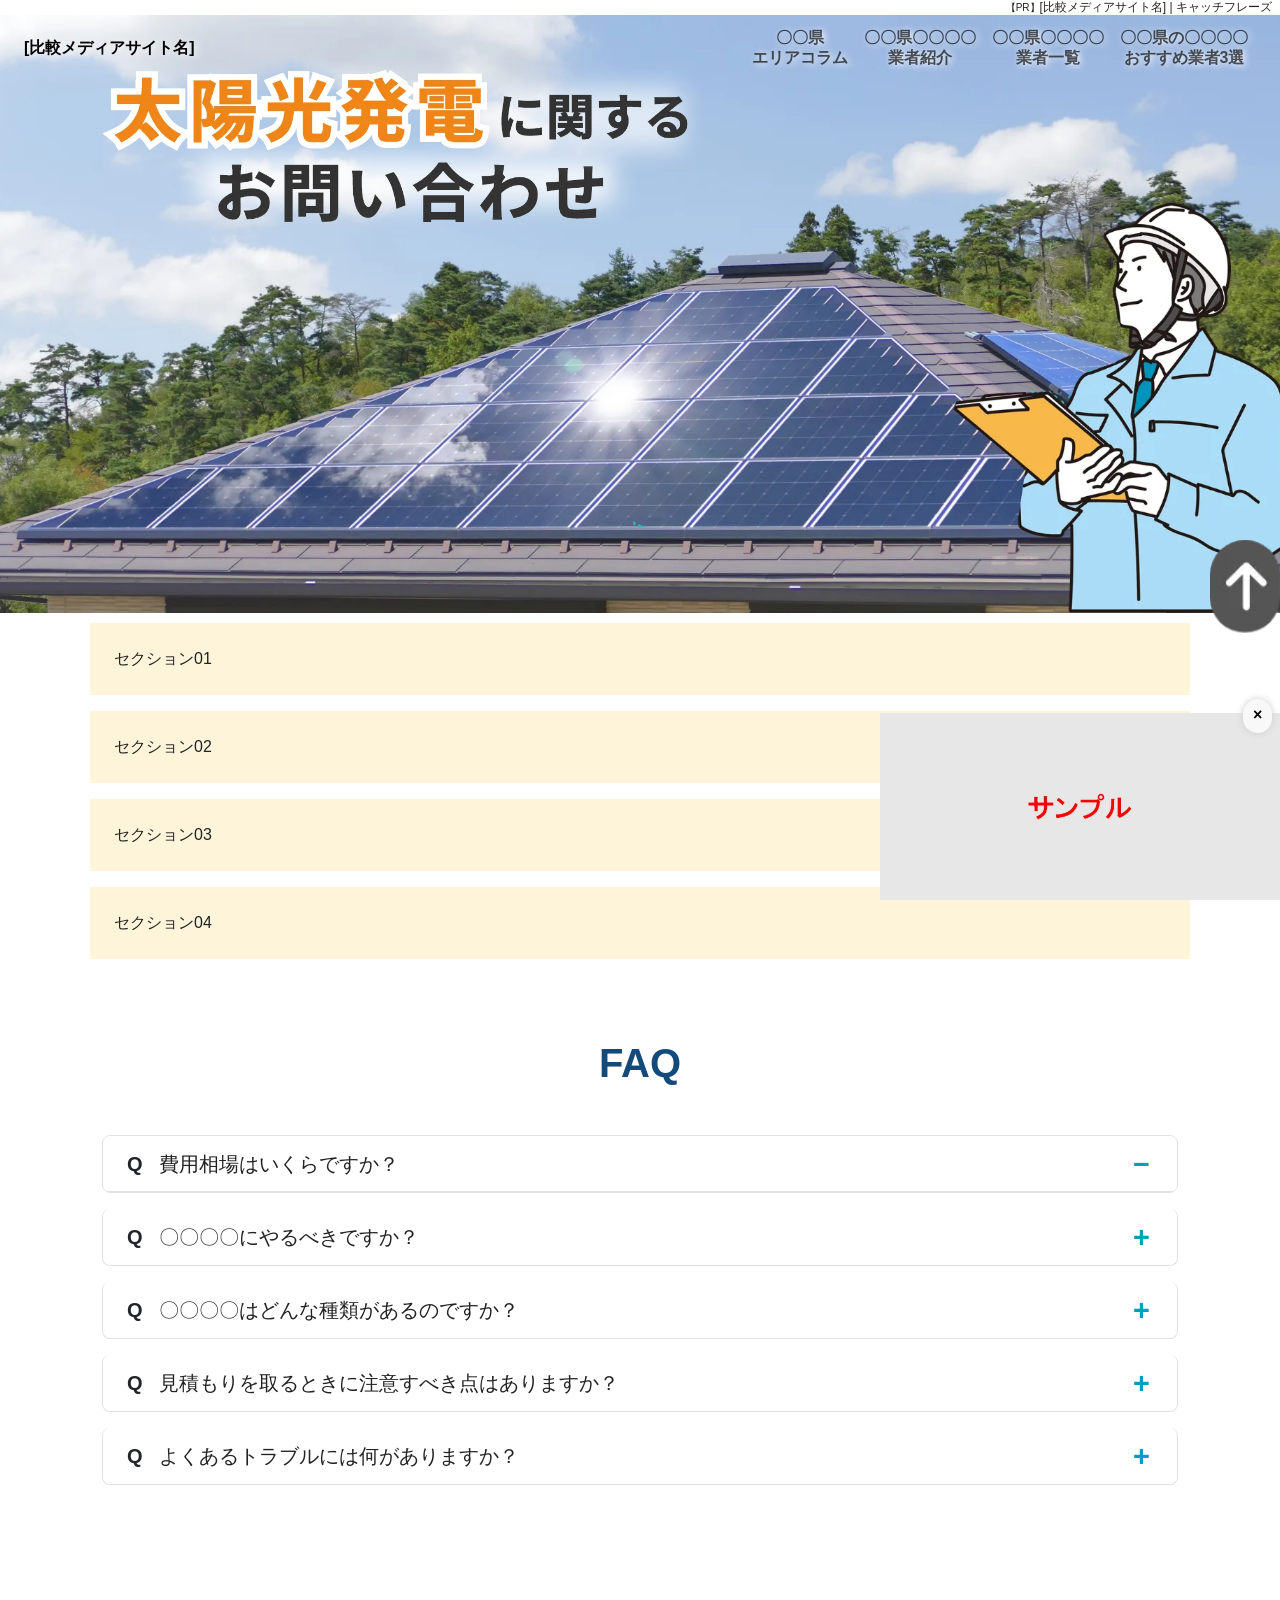
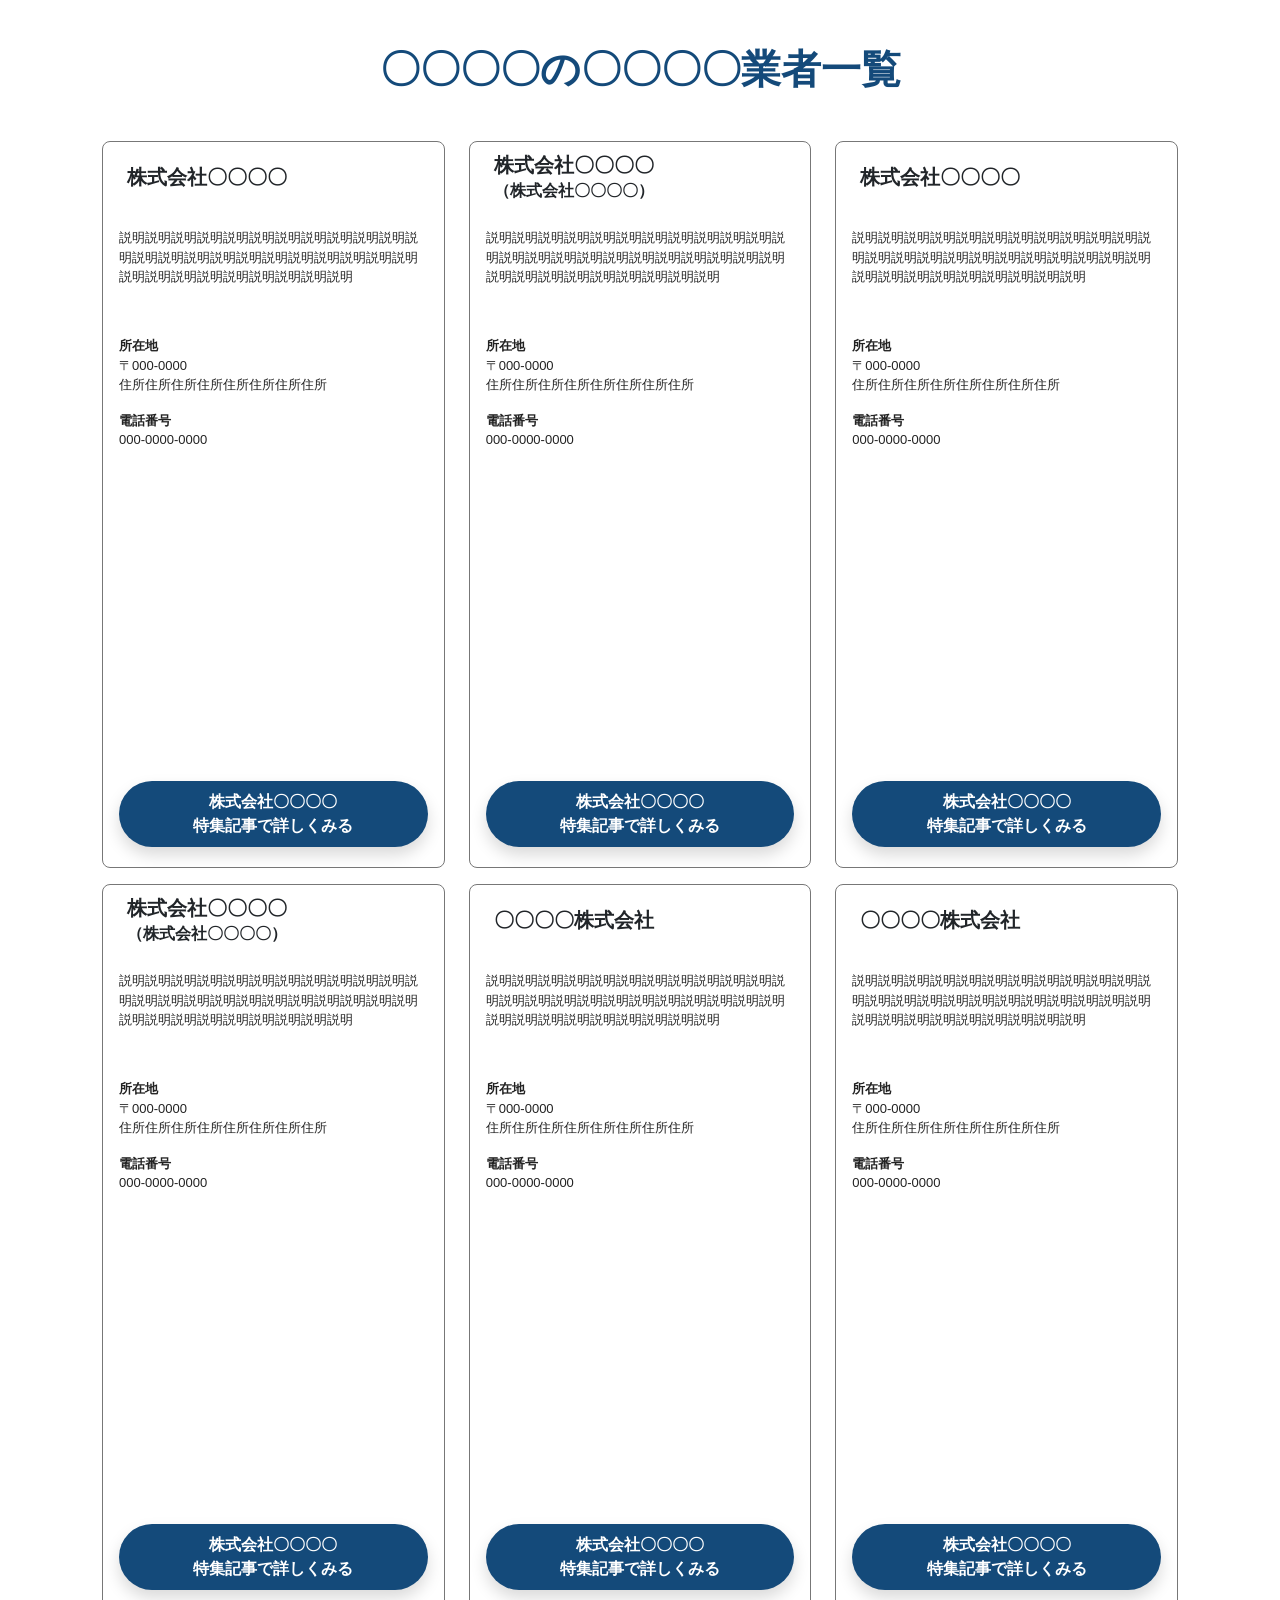
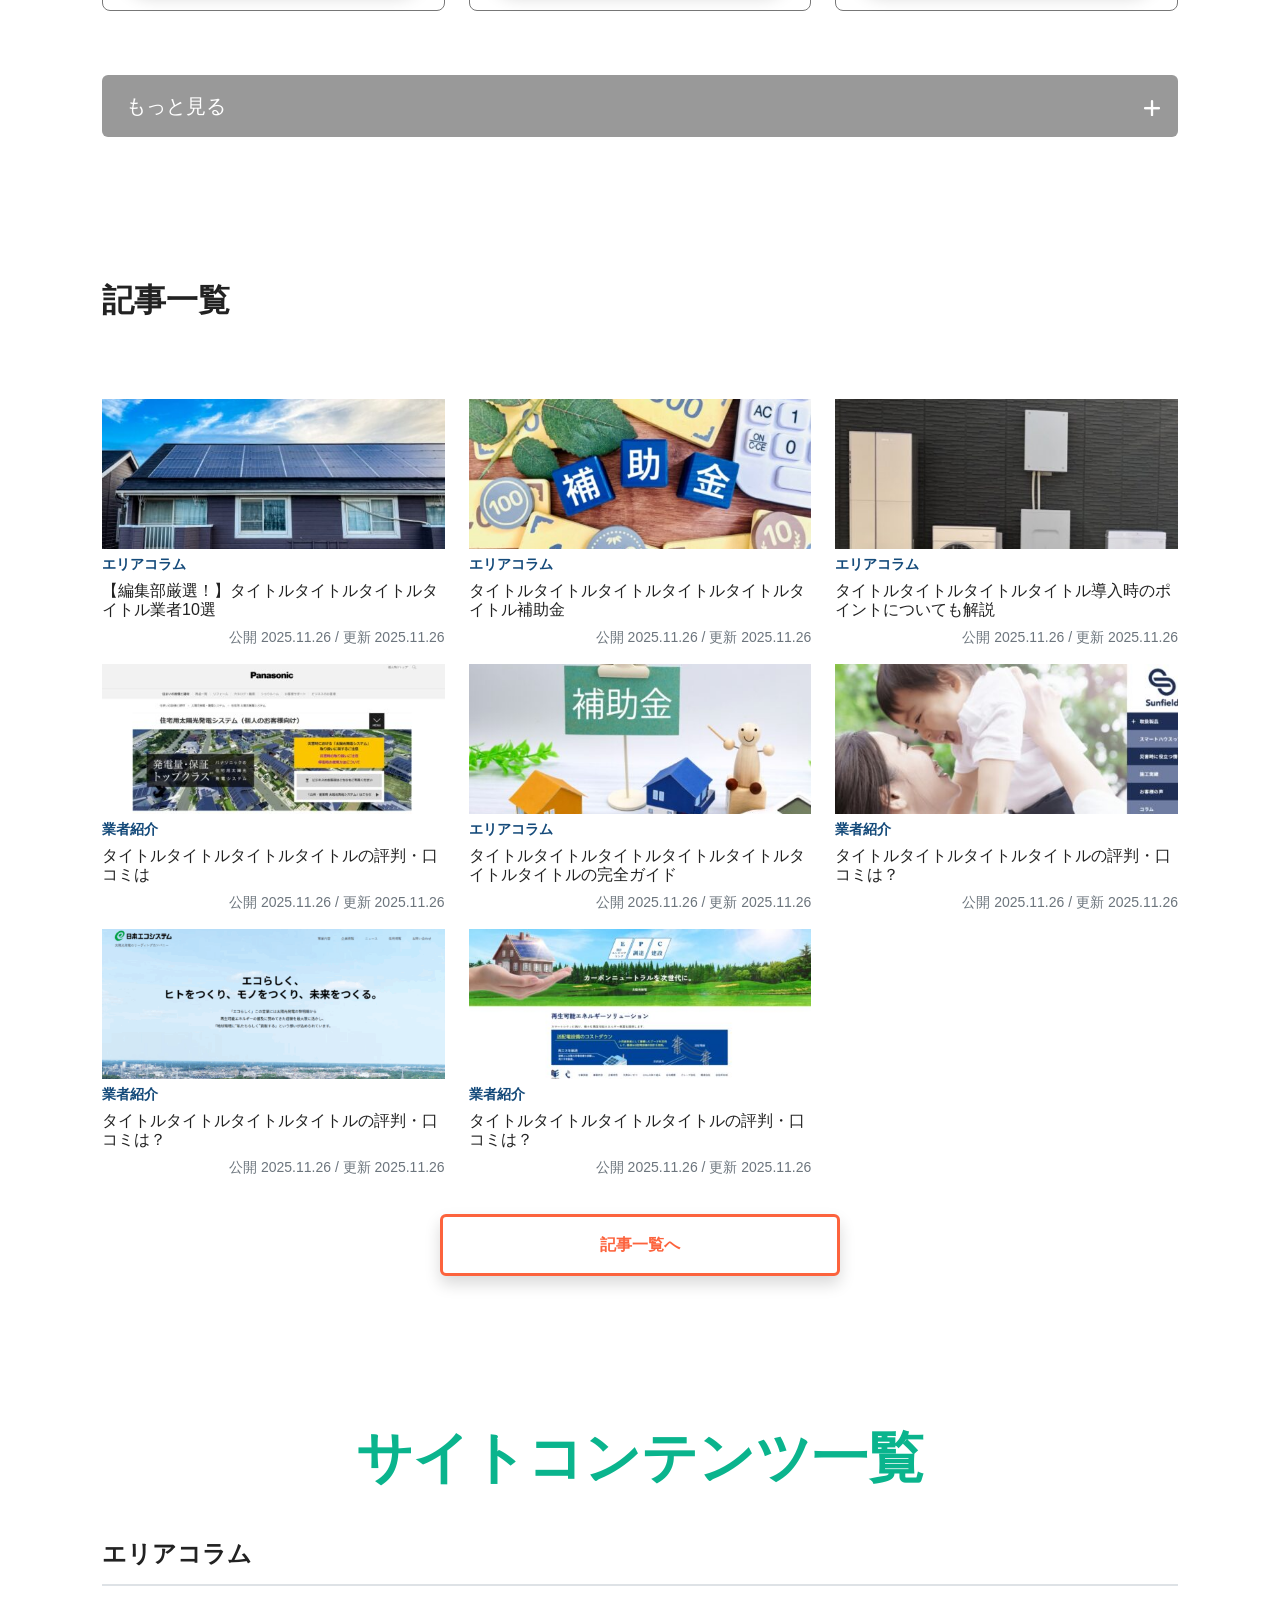
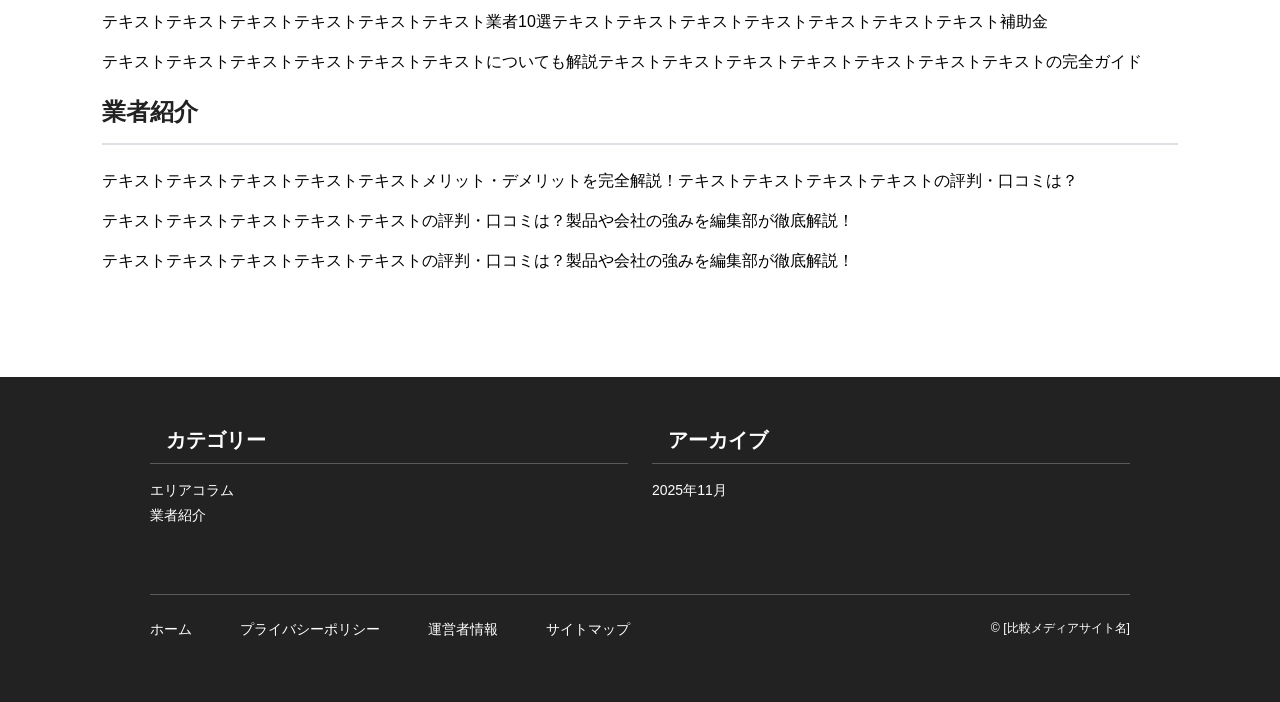
==== commit 89caf082: "framework　準備" ====
--- a/framework/index.html
+++ b/framework/index.html
@@ -99,12 +99,12 @@
         <div class="row py-4 py-lg-5">
           <!-- 左側:メインタイトル画像 -->
           <div class="col-12 col-md-8 mb-4 mb-lg-0 justify-content-start">
-            <!-- 参考ににしたバナー画像
+            <!-- 参考ににしたバナー画像 -->
             <picture>
               <source type="image/webp" srcset="./assets/img/t_fv_title.webp">
               <img src="./assets/img/t_fv_title.png" loading="lazy" alt="埼玉県で太陽光発電 失敗しない 業者選び のコツを 徹底解説" class="img-fluid" width="600" height="400">
             </picture>
-            -->
+           
           </div>
 
         </div>
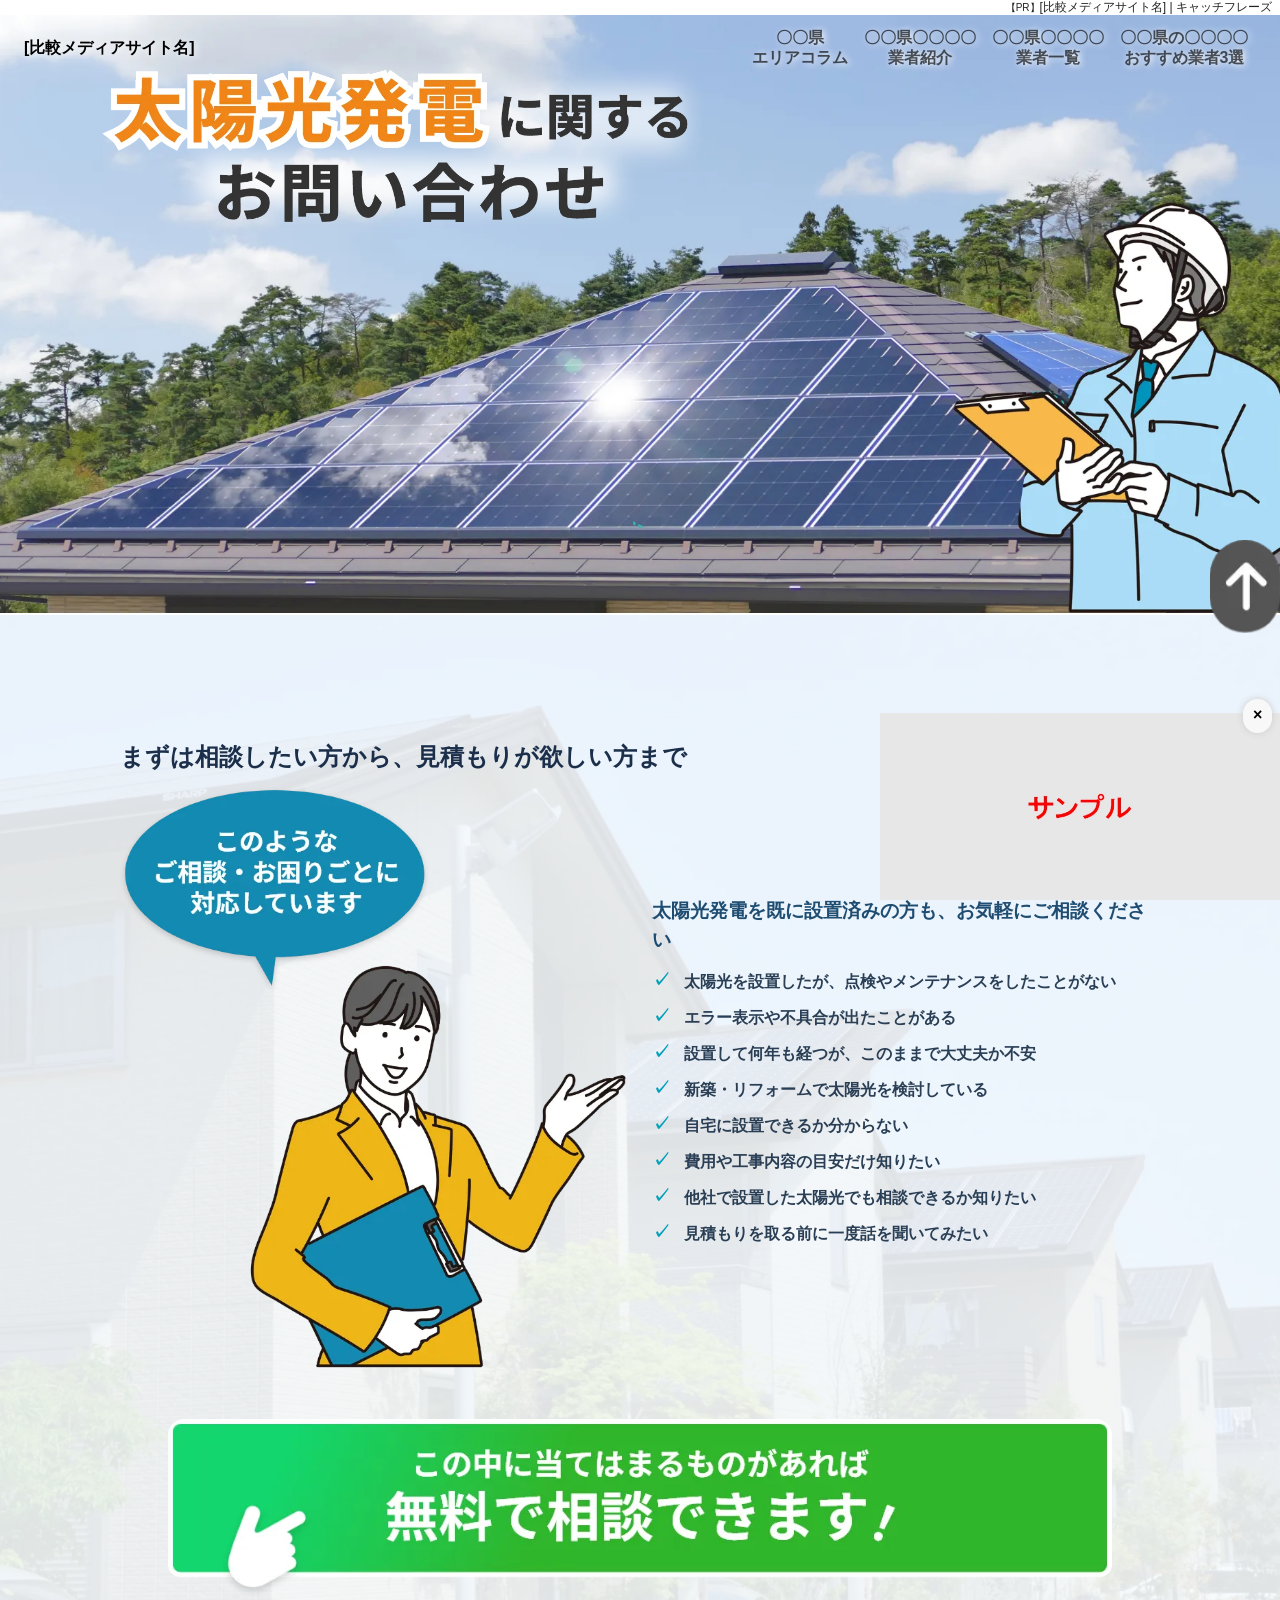
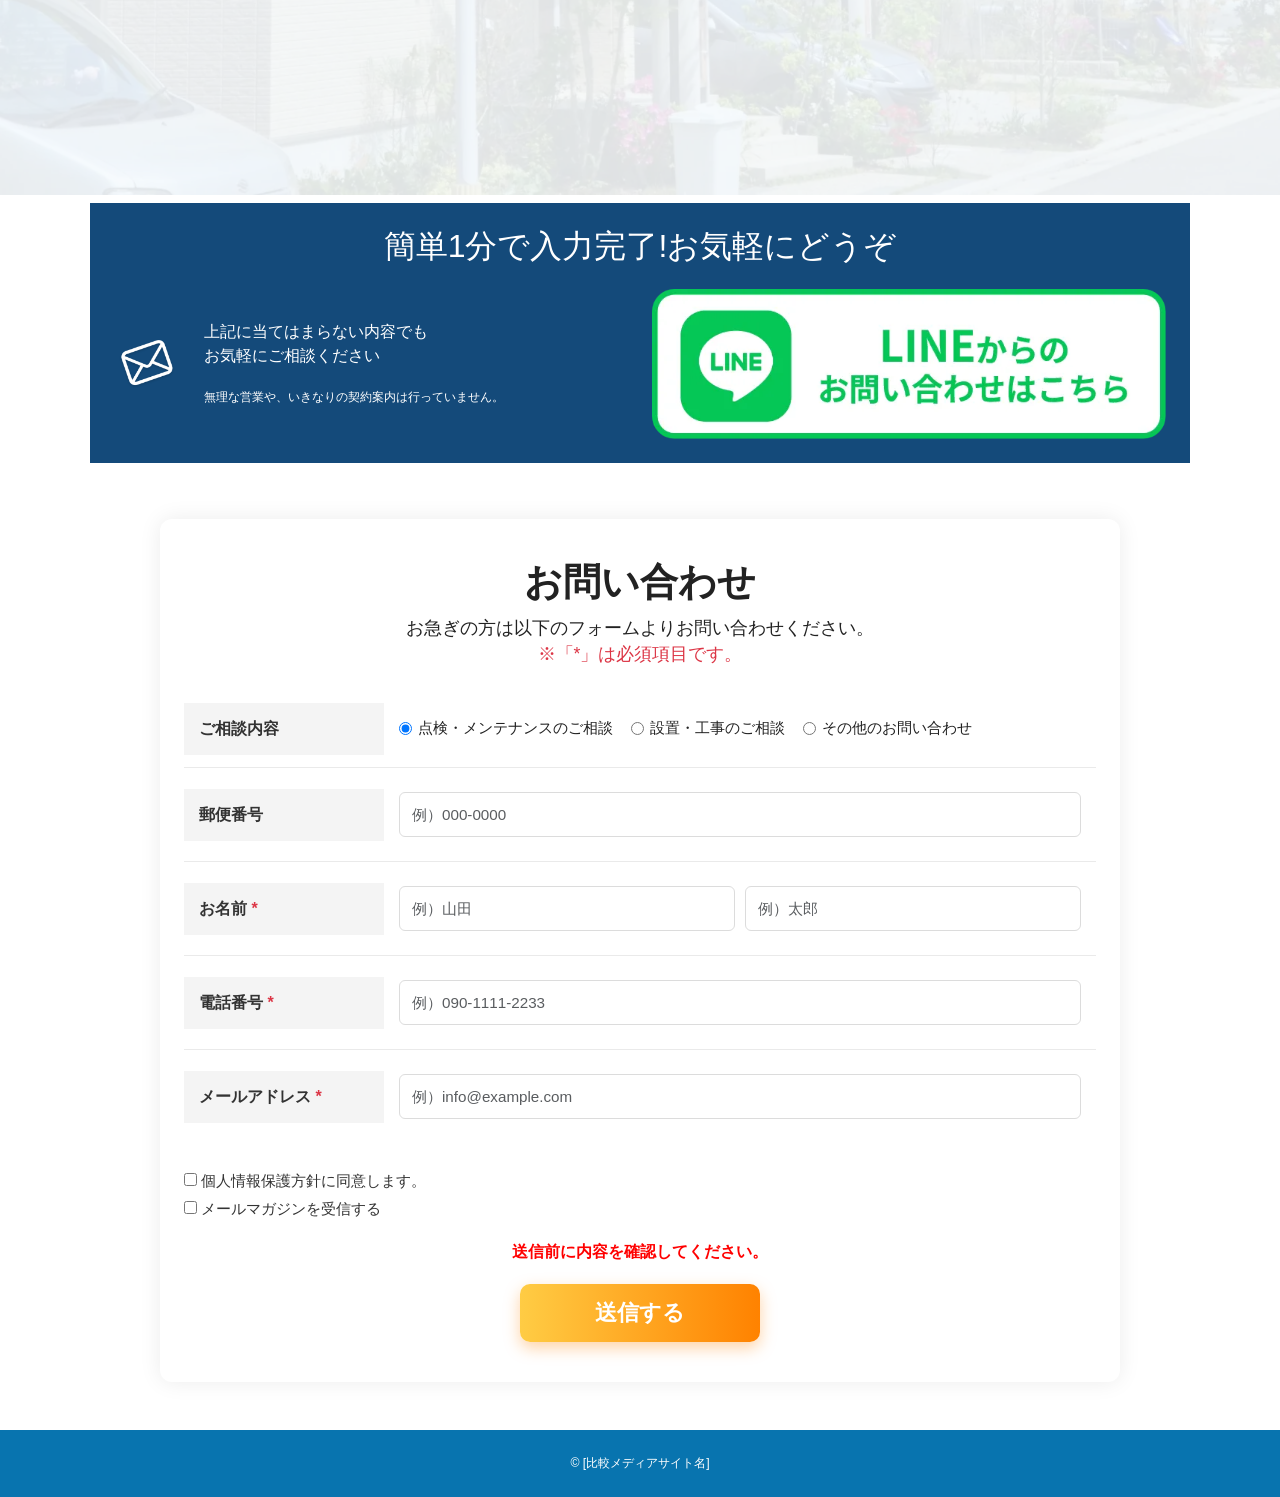
==== commit f56abb32: "framework" ====
--- a/framework/index.html
+++ b/framework/index.html
@@ -122,1084 +122,164 @@
       </div>
     </div>
 
-    <section id="section01" class="p-2">
-      <div class="container bg_light_yellow p-4">
-        セクション01
+    <section id="section01" class="section01 py-5">
+      <div class="section01-inner container position-relative">
+        <h2 class="section01-heading">まずは相談したい方から、見積もりが欲しい方まで</h2>
+        <div class="row align-items-center">
+          <div class="col-12 col-lg-6 mb-4 mb-lg-0">
+            <picture>
+              <source type="image/webp" srcset="./assets/img/section-01-01.webp">
+              <img src="./assets/img/section-01-01.png" alt="相談したい方から見積もりが欲しい方まで" class="img-fluid section01-image" loading="lazy">
+            </picture>
+          </div>
+          <div class="col-12 col-lg-6">
+            
+            <p class="section01-subheading">太陽光発電を既に設置済みの方も、お気軽にご相談ください</p>
+            <ul class="section01-checklist">
+              <li>太陽光を設置したが、点検やメンテナンスをしたことがない</li>
+              <li>エラー表示や不具合が出たことがある</li>
+              <li>設置して何年も経つが、このままで大丈夫か不安</li>
+              <li>新築・リフォームで太陽光を検討している</li>
+              <li>自宅に設置できるか分からない</li>
+              <li>費用や工事内容の目安だけ知りたい</li>
+              <li>他社で設置した太陽光でも相談できるか知りたい</li>
+              <li>見積もりを取る前に一度話を聞いてみたい</li>
+            </ul>
+          </div>
+        </div>
+        <div class="section02-content p-4 p-lg-5">
+          <a href="#">
+            <picture>
+              <source type="image/webp" srcset="./assets/img/section-02-03.webp">
+              <img src="./assets/img/section-02-03.png" alt="無料で相談できます！" class="img-fluid section01-image" loading="lazy">
+            </picture>
+          </a>
+        </div>
       </div>
     </section>
 
-    <section id="section02" class="p-2">
-      <div class="container bg_light_yellow p-4">
-        セクション02
+    <!-- <section id="section02" class="section02 py-5">
+      <div class="section02-inner container position-relative">
+        <div class="row g-0 align-items-center">
+          <div class="col-12 col-lg-6">
+            <a href="#" class="section02-link d-block">
+              <picture>
+                <source type="image/webp" srcset="./assets/img/section-02-01.webp">
+                <img src="./assets/img/section-02-01.png" alt="この中に当てはまるものがあれば無料で相談できます" class="img-fluid section02-image" loading="lazy">
+              </picture>
+            </a>
+          </div>
+          <div class="col-12 col-lg-6">
+            <div class="section02-content p-4 p-lg-5">
+              <h2 class="section02-title">この中に当てはまるものがあれば</h2>
+              <a href="#" class="section02-cta">無料で相談できます！</a>
+            </div>
+          </div>
+        </div>
+      </div>
+    </section> -->
+
+    <section id="section03" class="p-2">
+      <div class="container bg_blue p-4">
+        <div class="text-center mb-4">
+          <h2 class="white">簡単<span>1</span><span>分</span>で入力完了!お気軽にどうぞ</h2>
+        </div>
+        <div class="row align-items-center">
+          <div class="col-12 col-lg-6">
+            <div class="row align-items-center">
+              <div class="col-2">
+                <picture>
+                  <source type="image/webp" srcset="./assets/img/section-03-03.webp">
+                  <img src="./assets/img/section-03-03.png" alt="メール" class="img-fluid" loading="lazy">
+                </picture>
+              </div>
+              <div class="col-10">
+                <p class="fs-6 white">上記に当てはまらない内容でも<br>お気軽にご相談ください</p>
+                <small class="white f12px">無理な営業や、いきなりの契約案内は行っていません。</small>
+              </div>
+            </div>
+          </div>
+          <div class="col-12 col-lg-6">
+            <a href="#">
+              <picture>
+                <source type="image/webp" srcset="./assets/img/section-03-05.webp">
+                <img src="./assets/img/ssection-03-05.png" alt="LINEからのお問い合わせはこちら" class="img-fluid section01-image" loading="lazy">
+              </picture>
+            </a>
+          </div>
+        </div>
       </div>
     </section>
 
-    <section id="section03" class="p-2">
-      <div class="container bg_light_yellow p-4">
-        セクション03
+    <section id="section04" class="section04 py-5">
+      <div class="container section04-wrapper">
+        <div class="section04-header text-center mb-4">
+          <h2 class="section04-title">お問い合わせ</h2>
+          <p class="section04-subtitle">お急ぎの方は以下のフォームよりお問い合わせください。<br><span class="text-danger">※「*」は必須項目です。</span></p>
+        </div>
+
+        <form class="section04-form" action="#" method="post">
+          <div class="section04-row">
+            <div class="section04-label">ご相談内容</div>
+            <div class="section04-input section04-radio-group">
+              <label><input type="radio" name="purpose" value="inspection" checked> 点検・メンテナンスのご相談</label>
+              <label><input type="radio" name="purpose" value="installation"> 設置・工事のご相談</label>
+              <label><input type="radio" name="purpose" value="other"> その他のお問い合わせ</label>
+            </div>
+          </div>
+
+          <div class="section04-row">
+            <div class="section04-label">郵便番号</div>
+            <div class="section04-input">
+              <input type="text" name="zipcode" class="form-control" placeholder="例）000-0000" maxlength="8">
+            </div>
+          </div>
+
+          <div class="section04-row">
+            <div class="section04-label">お名前 <span class="text-danger">*</span></div>
+            <div class="section04-input section04-flex">
+              <input type="text" name="lastname" class="form-control" placeholder="例）山田" required>
+              <input type="text" name="firstname" class="form-control" placeholder="例）太郎" required>
+            </div>
+          </div>
+
+          <div class="section04-row">
+            <div class="section04-label">電話番号 <span class="text-danger">*</span></div>
+            <div class="section04-input">
+              <input type="tel" name="phone" class="form-control" placeholder="例）090-1111-2233" required>
+            </div>
+          </div>
+
+          <div class="section04-row">
+            <div class="section04-label">メールアドレス <span class="text-danger">*</span></div>
+            <div class="section04-input">
+              <input type="email" name="email" class="form-control" placeholder="例）info@example.com" required>
+            </div>
+          </div>
+
+          <div class="section04-checkboxes mt-4">
+            <label><input type="checkbox" name="agree" required> 個人情報保護方針に同意します。</label>
+            <label><input type="checkbox" name="newsletter"> メールマガジンを受信する</label>
+          </div>
+
+          <p class="section04-alert">送信前に内容を確認してください。</p>
+
+          <div class="text-center">
+            <button type="submit" class="btn section04-submit">送信する</button>
+          </div>
+        </form>
       </div>
     </section>
 
-    <section id="section04" class="p-2">
-      <div class="container bg_light_yellow p-4">
-        セクション04
-      </div>
-    </section>
-
-    <!-- FAQ -->
-    <section class="bg_light_gray_ef bg_light_gray_ef_bg py-4 py-lg-5" id="faq">
-      <div class="container">
-        <!-- セクションタイトル -->
-        <div class="text-center mb-5 pt-4">
-          <h2 class="blue mb-3 fw-bold fs-1">FAQ</h2>
-        </div>
-        <div class="mx-auto pb-4 pb-lg-5">
-          <div class="accordion" id="faqAccordion">
-            <!-- Q1 -->
-            <div class="accordion-item mb-3 rounded-3 overflow-hidden">
-              <h3 class="accordion-header" id="headingOne">
-                <button class="accordion-button fs-5 px-4 py-3 black bg_white f-sm-20 faq-accordion-btn " type="button" data-bs-toggle="collapse" data-bs-target="#collapseOne" aria-expanded="true" aria-controls="collapseOne" style="border-radius:0;">
-                  <span class="me-3 fw-bold text-dark">Q</span>費用相場はいくらですか？
-                </button>
-              </h3>
-              <div id="collapseOne" class="accordion-collapse collapse" aria-labelledby="headingOne" data-bs-parent="#faqAccordion">
-                <div class="accordion-body bg-white px-4 py-3">
-                  返答返答返答返答返答返答返答返答返答返答返答返答返答返答返答返答返答返答返答返答返答返答返答返答返答返答返答返答返答返答返答返答返答返答返答返答返答返答返答返答。
-                </div>
-              </div>
-            </div>
-            <!-- Q2 -->
-            <div class="accordion-item mb-3 rounded-3 overflow-hidden">
-              <h3 class="accordion-header" id="headingTwo">
-                <button class="accordion-button fs-5 px-4 py-3 black bg_white collapsed f-sm-20 faq-accordion-btn rounded-3" type="button" data-bs-toggle="collapse" data-bs-target="#collapseTwo" aria-expanded="false" aria-controls="collapseTwo" style="border-radius:0;">
-                  <span class="me-3 fw-bold text-dark">Q</span>〇〇〇〇にやるべきですか？
-                </button>
-              </h3>
-              <div id="collapseTwo" class="accordion-collapse collapse" aria-labelledby="headingTwo" data-bs-parent="#faqAccordion">
-                <div class="accordion-body bg-white fs-6 px-4 py-3">
-                  返答返答返答返答返答返答返答返答返答返答返答返答返答返答返答返答返答返答返答返答返答返答返答返答返答返答返答返答返答返答返答返答返答返答返答返答返答返答返答返答。
-                </div>
-              </div>
-            </div>
-            <!-- Q3 -->
-            <div class="accordion-item mb-3 rounded-3 overflow-hidden">
-              <h3 class="accordion-header" id="headingThree">
-                <button class="accordion-button fs-5 px-4 py-3 black bg_white collapsed f-sm-20 faq-accordion-btn rounded-3" type="button" data-bs-toggle="collapse" data-bs-target="#collapseThree" aria-expanded="false" aria-controls="collapseThree" style="border-radius:0;">
-                  <span class="me-3 fw-bold text-dark">Q</span>〇〇〇〇はどんな種類があるのですか？
-                </button>
-              </h3>
-              <div id="collapseThree" class="accordion-collapse collapse" aria-labelledby="headingThree" data-bs-parent="#faqAccordion">
-                <div class="accordion-body bg-white fs-6 px-4 py-3">
-                  返答返答返答返答返答返答返答返答返答返答返答返答返答返答返答返答返答返答返答返答返答返答返答返答返答返答返答返答返答返答返答返答返答返答返答返答返答返答返答返答。
-                </div>
-              </div>
-            </div>
-            <!-- Q4 -->
-            <div class="accordion-item mb-3 rounded-3 overflow-hidden ">
-              <h3 class="accordion-header" id="headingFour">
-                <button class="accordion-button fs-5 px-4 py-3 black bg_white collapsed f-sm-20 faq-accordion-btn rounded-3 border_lightblue_1px" type="button" data-bs-toggle="collapse" data-bs-target="#collapseFour" aria-expanded="false" aria-controls="collapseFour" style="border-radius:0;">
-                  <span class="me-3 fw-bold text-dark">Q</span>見積もりを取るときに注意すべき点はありますか？ </button>
-              </h3>
-              <div id="collapseFour" class="accordion-collapse collapse" aria-labelledby="headingFour" data-bs-parent="#faqAccordion">
-                <div class="accordion-body bg-white fs-6 px-4 py-3">
-                  返答返答返答返答返答返答返答返答返答返答返答返答返答返答返答返答返答返答返答返答返答返答返答返答返答返答返答返答返答返答返答返答返答返答返答返答返答返答返答返答。
-                </div>
-              </div>
-            </div>
-            <!-- Q5 -->
-            <div class="accordion-item mb-3 rounded-3 overflow-hidden">
-              <h3 class="accordion-header" id="headingFive">
-                <button class="accordion-button fs-5 px-4 py-3 black bg_white collapsed f-sm-20 faq-accordion-btn rounded-3 border_lightblue_1px" type="button" data-bs-toggle="collapse" data-bs-target="#collapseFive" aria-expanded="false" aria-controls="collapseFive" style="border-radius:0;">
-                  <span class="me-3 fw-bold text-dark">Q</span>よくあるトラブルには何がありますか？
-                </button>
-              </h3>
-              <div id="collapseFive" class="accordion-collapse collapse" aria-labelledby="headingFive" data-bs-parent="#faqAccordion">
-                <div class="accordion-body bg-white fs-6 px-4 py-3">
-                  返答返答返答返答返答返答返答返答返答返答返答返答返答返答返答返答返答返答返答返答返答返答返答返答返答返答返答返答返答返答返答返答返答返答返答返答返答返答返答返答。
-                </div>
-              </div>
-            </div>
-          </div>
-        </div>
-      </div>
-    </section>
-    <!-- 会社一覧 -->
-    <section class="py-4 py-lg-5" id="list">
-      <div class="container">
-        <!-- セクションタイトル -->
-        <div class="text-center mb-5">
-          <h2 class="blue mb-3 fw-bold fs-1">〇〇〇〇の<br class="d-block d-lg-none">〇〇〇〇業者一覧</h2>
-        </div>
-        <div class="row box-parent mb-5">
-          <div class="col-12 col-lg-4 d-flex box-child mb-3">
-            <div class="box-child-text bg-white rounded-3 border-gray-1px w-100">
-              <div class="bg_light_gray fw-bold text-dark rounded-top-3 ps-4 pe-2 height-70 d-flex align-items-center">
-                <h3 class="fs-5 fw-bold m-0 col-11">株式会社〇〇〇〇</h3>
-              </div>
-              <div class="p-3 f13px">
-                <p class="pb-2 mb-2 height-100 ">説明説明説明説明説明説明説明説明説明説明説明説明説明説明説明説明説明説明説明説明説明説明説明説明説明説明説明説明説明説明説明説明</p>
-                <dl class="mb-3">
-                  <dt class="black fw-bold">所在地</dt>
-                  <dd class="height-40">〒000-0000<br>住所住所住所住所住所住所住所住所</dd>
-                </dl>
-                <dl class="mb-3">
-                  <dt class="black fw-bold">電話番号</dt>
-                  <dd class="height-40">000-0000-0000</dd>
-                </dl>
-                <iframe src="https://www.google.com/maps/embed?pb=!1m18!1m12!1m3!1d3263.617982911298!2d136.85897837576263!3d35.11624887277495!2m3!1f0!2f0!3f0!3m2!1i1024!2i768!4f13.1!3m3!1m2!1s0x6003782af87fa3ef%3A0x69dd3861f49ae58!2z5aGX44KK5pu_44GI44K344On44OD44OXIOOIseOCsOODqeODg-ODiSDmnKznpL4!5e0!3m2!1sja!2sjp!4v1757572464232!5m2!1sja!2sjp" width="100%" height="290" style="border:0;" allowfullscreen="" loading="lazy" referrerpolicy="no-referrer-when-downgrade"></iframe>
-              </div>
-              <div class="mb-3 text-center p-1 px-3 height-100px">
-                <a href="./corporate/a001/" class="btn bg_blue px-2 py-2 rounded-pill text-white fw-bold max-width-350 w-100 btn-hover-blue position-relative shadow" role="button">
-                  株式会社〇〇〇〇<br>特集記事で詳しくみる
-                </a>
-              </div>
-            </div>
-          </div>
-          <div class="col-12 col-lg-4 d-flex box-child mb-3">
-            <div class="box-child-text bg-white rounded-3 border-gray-1px w-100">
-              <div class="bg_light_gray fw-bold text-dark rounded-top-3 ps-4 pe-2 height-70 d-flex align-items-center">
-                <h3 class="fs-5 fw-bold m-0 col-11">株式会社〇〇〇〇<br><span class="fs-6 fw-bold">（株式会社〇〇〇〇） </span></h3>
-              </div>
-              <div class="p-3 f13px">
-                <p class="pb-2 mb-2 height-100 ">説明説明説明説明説明説明説明説明説明説明説明説明説明説明説明説明説明説明説明説明説明説明説明説明説明説明説明説明説明説明説明説明</p>
-                <dl class="mb-3">
-                  <dt class="black fw-bold">所在地</dt>
-                  <dd class="height-40">〒000-0000<br>住所住所住所住所住所住所住所住所</dd>
-                </dl>
-                <dl class="mb-3">
-                  <dt class="black fw-bold">電話番号</dt>
-                  <dd class="height-40">000-0000-0000</dd>
-                </dl>
-                <iframe src="https://www.google.com/maps/embed?pb=!1m18!1m12!1m3!1d3262.7790658876893!2d136.81196247522558!3d35.13718655966899!2m3!1f0!2f0!3f0!3m2!1i1024!2i768!4f13.1!3m3!1m2!1s0x60039d5871132865%3A0xe1f0def3889101fb!2z5YWQ546J5aGX6KOFIOacrOekvu-9nOOIseOCvOODreODl-ODqeOCuQ!5e0!3m2!1sja!2sjp!4v1757572476318!5m2!1sja!2sjp" width="100%" height="290" style="border:0;" allowfullscreen="" loading="lazy" referrerpolicy="no-referrer-when-downgrade"></iframe>
-              </div>
-              <div class="mb-3 text-center p-1 px-3 height-100px">
-                <a href="./corporate/a002/" class="btn bg_blue px-2 py-2 rounded-pill text-white fw-bold max-width-350 w-100 btn-hover-blue position-relative shadow" role="button">
-                  株式会社〇〇〇〇<br>特集記事で詳しくみる
-                </a>
-              </div>
-            </div>
-          </div>
-          <div class="col-12 col-lg-4 d-flex box-child mb-3">
-            <div class="box-child-text bg-white rounded-3 border-gray-1px w-100">
-              <div class="bg_light_gray fw-bold text-dark rounded-top-3 ps-4 pe-2 height-70 d-flex align-items-center">
-                <h3 class="fs-5 fw-bold m-0 col-11">株式会社〇〇〇〇</h3>
-              </div>
-              <div class="p-3 f13px">
-                <p class="pb-2 mb-2 height-100 ">説明説明説明説明説明説明説明説明説明説明説明説明説明説明説明説明説明説明説明説明説明説明説明説明説明説明説明説明説明説明説明説明</p>
-                <dl class="mb-3">
-                  <dt class="black fw-bold">所在地</dt>
-                  <dd class="height-40">〒000-0000<br>住所住所住所住所住所住所住所住所</dd>
-                </dl>
-                <dl class="mb-3">
-                  <dt class="black fw-bold">電話番号</dt>
-                  <dd class="height-40">000-0000-0000</dd>
-                </dl>
-                <iframe src="https://www.google.com/maps/embed?pb=!1m18!1m12!1m3!1d3259.759419027089!2d136.9156478812406!3d35.212461085318424!2m3!1f0!2f0!3f0!3m2!1i1024!2i768!4f13.1!3m3!1m2!1s0x600371424a70eb3b%3A0x694cedac151cbd67!2z5bCP5p6X5aGX6KOF!5e0!3m2!1sja!2sjp!4v1757572496024!5m2!1sja!2sjp" width="100%" height="290" style="border:0;" allowfullscreen="" loading="lazy" referrerpolicy="no-referrer-when-downgrade"></iframe>
-              </div>
-              <div class="mb-3 text-center p-1 px-3 height-100px">
-                <a href="./corporate/a002/" class="btn bg_blue px-2 py-2 rounded-pill text-white fw-bold max-width-350 w-100 btn-hover-blue position-relative shadow" role="button">
-                  株式会社〇〇〇〇<br>特集記事で詳しくみる
-                </a>
-              </div>
-            </div>
-          </div>
-          <div class="col-12 col-lg-4 d-flex box-child mb-3">
-            <div class="box-child-text bg-white rounded-3 border-gray-1px w-100">
-              <div class="bg_light_gray fw-bold text-dark rounded-top-3 ps-4 pe-2 height-70 d-flex align-items-center">
-                <h3 class="fs-5 fw-bold m-0 col-11">株式会社〇〇〇〇<br><span class="fs-6 fw-bold">（株式会社〇〇〇〇） </span></h3>
-              </div>
-              <div class="p-3 f13px">
-                <p class="pb-2 mb-2 height-100 ">説明説明説明説明説明説明説明説明説明説明説明説明説明説明説明説明説明説明説明説明説明説明説明説明説明説明説明説明説明説明説明説明</p>
-                <dl class="mb-3">
-                  <dt class="black fw-bold">所在地</dt>
-                  <dd class="height-40">〒000-0000<br>住所住所住所住所住所住所住所住所</dd>
-                </dl>
-                <dl class="mb-3">
-                  <dt class="black fw-bold">電話番号</dt>
-                  <dd class="height-40">000-0000-0000</dd>
-                </dl>
-                <iframe src="https://www.google.com/maps/embed?pb=!1m18!1m12!1m3!1d26109.672641286248!2d136.8265835210032!3d35.113974613210786!2m3!1f0!2f0!3f0!3m2!1i1024!2i768!4f13.1!3m3!1m2!1s0x6003783e331bc545%3A0xe2be7f56bd0238bb!2z5aGX44KK5pu_44GI5LiA55Wq5bGL!5e0!3m2!1sja!2sjp!4v1757572524977!5m2!1sja!2sjp" width="100%" height="290" style="border:0;" allowfullscreen="" loading="lazy" referrerpolicy="no-referrer-when-downgrade"></iframe>
-              </div>
-              <div class="mb-3 text-center p-1 px-3 height-100px">
-                <a href="./corporate/a002/" class="btn bg_blue px-2 py-2 rounded-pill text-white fw-bold max-width-350 w-100 btn-hover-blue position-relative shadow" role="button">
-                  株式会社〇〇〇〇<br>特集記事で詳しくみる
-                </a>
-              </div>
-            </div>
-          </div>
-          <div class="col-12 col-lg-4 d-flex box-child mb-3">
-            <div class="box-child-text bg-white rounded-3 border-gray-1px w-100">
-              <div class="bg_light_gray fw-bold text-dark rounded-top-3 ps-4 pe-2 height-70 d-flex align-items-center">
-                <h3 class="fs-5 fw-bold m-0 col-11">〇〇〇〇株式会社</h3>
-              </div>
-              <div class="p-3 f13px">
-                <p class="pb-2 mb-2 height-100 ">説明説明説明説明説明説明説明説明説明説明説明説明説明説明説明説明説明説明説明説明説明説明説明説明説明説明説明説明説明説明説明説明</p>
-                <dl class="mb-3">
-                  <dt class="black fw-bold">所在地</dt>
-                  <dd class="height-40">〒000-0000<br>住所住所住所住所住所住所住所住所</dd>
-                </dl>
-                <dl class="mb-3">
-                  <dt class="black fw-bold">電話番号</dt>
-                  <dd class="height-40">000-0000-0000</dd>
-                </dl>
-                <iframe src="https://www.google.com/maps/embed?pb=!1m18!1m12!1m3!1d3261.876909132195!2d136.8703046752267!3d35.15969045844835!2m3!1f0!2f0!3f0!3m2!1i1024!2i768!4f13.1!3m3!1m2!1s0x600376fd447aa6ff%3A0x1fa4314fbee7921!2z5Li45LmF5aGX6KOF5bel5qWt77yI5qCq77yJ!5e0!3m2!1sja!2sjp!4v1757572535679!5m2!1sja!2sjp" width="100%" height="290" style="border:0;" allowfullscreen="" loading="lazy" referrerpolicy="no-referrer-when-downgrade"></iframe>
-              </div>
-              <div class="mb-3 text-center p-1 px-3 height-100px">
-                <a href="./corporate/a002/" class="btn bg_blue px-2 py-2 rounded-pill text-white fw-bold max-width-350 w-100 btn-hover-blue position-relative shadow" role="button">
-                  株式会社〇〇〇〇<br>特集記事で詳しくみる
-                </a>
-              </div>
-            </div>
-          </div>
-          <div class="col-12 col-lg-4 d-flex box-child mb-3">
-            <div class="box-child-text bg-white rounded-3 border-gray-1px w-100">
-              <div class="bg_light_gray fw-bold text-dark rounded-top-3 ps-4 pe-2 height-70 d-flex align-items-center">
-                <h3 class="fs-5 fw-bold m-0 col-11">〇〇〇〇株式会社</h3>
-              </div>
-              <div class="p-3 f13px">
-                <p class="pb-2 mb-2 height-100 ">説明説明説明説明説明説明説明説明説明説明説明説明説明説明説明説明説明説明説明説明説明説明説明説明説明説明説明説明説明説明説明説明</p>
-                <dl class="mb-3">
-                  <dt class="black fw-bold">所在地</dt>
-                  <dd class="height-40">〒000-0000<br>住所住所住所住所住所住所住所住所</dd>
-                </dl>
-                <dl class="mb-3">
-                  <dt class="black fw-bold">電話番号</dt>
-                  <dd class="height-40">000-0000-0000</dd>
-                </dl>
-                <iframe src="https://www.google.com/maps/embed?pb=!1m18!1m12!1m3!1d3260.1184924683444!2d136.87846507522858!3d35.20351735606932!2m3!1f0!2f0!3f0!3m2!1i1024!2i768!4f13.1!3m3!1m2!1s0x6003769a15e5d301%3A0x712e28daee4bc71c!2z44ix44Ko44Kk44Kz44O844OG44OD44Kv!5e0!3m2!1sja!2sjp!4v1757572546201!5m2!1sja!2sjp" width="100%" height="290" style="border:0;" allowfullscreen="" loading="lazy" referrerpolicy="no-referrer-when-downgrade"></iframe>
-              </div>
-              <div class="mb-3 text-center p-1 px-3 height-100px">
-                <a href="./corporate/a002/" class="btn bg_blue px-2 py-2 rounded-pill text-white fw-bold max-width-350 w-100 btn-hover-blue position-relative shadow" role="button">
-                  株式会社〇〇〇〇<br>特集記事で詳しくみる
-                </a>
-              </div>
-            </div>
-          </div>
-        </div>
-        <div class="accordion mb-5" id="subsidyAccordion02">
-          <div class="accordion-item  border-0 bg-transparent">
-            <p class="d-flex justify-content-center" id="headingSubsidy02">
-              <button class="collapsed fs-5 bg_gray position-relative w-100 border-0 rounded text-white text-start py-3 px-4" type="button" data-bs-toggle="collapse" data-bs-target="#collapseSubsidy02" aria-expanded="false" aria-controls="collapseSubsidy02">
-                もっと見る
-                <picture class="position-absolute top-50 translate-middle-y end-0 pe-3">
-                  <source type="image/webp" srcset="./assets/img/y_icon_plus.webp">
-                  <img src="./assets/img/y_icon_plus.png" class="img-fluid" loading="lazy" alt="アイコン" width="20" height="20">
-                </picture>
-              </button>
-            </p>
-            <div id="collapseSubsidy02" class="accordion-collapse collapse" aria-labelledby="headingSubsidy02" data-bs-parent="#subsidyAccordion02">
-              <div class="accordion-body">
-                <div class="row box-parent mb-5">
-                  <div class="col-12 col-lg-4 d-flex box-child mb-3">
-                    <div class="box-child-text bg-white rounded-3 border-gray-1px w-100">
-                      <div class="bg_light_gray fw-bold text-dark rounded-top-3 ps-4 pe-2 height-70 d-flex align-items-center">
-                        <h3 class="fs-5 fw-bold m-0 col-11">〇〇〇〇株式会社</h3>
-                      </div>
-                      <div class="p-3 f13px">
-                        <p class="pb-2 mb-2 height-100 ">説明説明説明説明説明説明説明説明説明説明説明説明説明説明説明説明説明説明説明説明説明説明説明説明説明説明説明説明説明説明説明説明</p>
-                        <dl class="mb-3">
-                          <dt class="black fw-bold">所在地</dt>
-                          <dd class="height-40">〒000-0000<br>住所住所住所住所住所住所住所住所</dd>
-                        </dl>
-                        <dl class="mb-3">
-                          <dt class="black fw-bold">電話番号</dt>
-                          <dd class="height-40">000-0000-0000</dd>
-                        </dl>
-                        <iframe src="https://www.google.com/maps/embed?pb=!1m18!1m12!1m3!1d3263.6772665319836!2d136.82533257522454!3d35.114768860884276!2m3!1f0!2f0!3f0!3m2!1i1024!2i768!4f13.1!3m3!1m2!1s0x600377e3ac439d5b%3A0x2784d34eb4e5e4a5!2z44CSNDU1LTA4ODIg5oSb55-l55yM5ZCN5Y-k5bGL5biC5riv5Yy65bCP6LOA6aCI77yU5LiB55uu77yX77yQ77yR4oiS77yU!5e0!3m2!1sja!2sjp!4v1757572569494!5m2!1sja!2sjp" width="100%" height="290" style="border:0;" allowfullscreen="" loading="lazy" referrerpolicy="no-referrer-when-downgrade"></iframe>
-                      </div>
-                    </div>
-                  </div>
-                  <div class="col-12 col-lg-4 d-flex box-child mb-3">
-                    <div class="box-child-text bg-white rounded-3 border-gray-1px w-100">
-                      <div class="bg_light_gray fw-bold text-dark rounded-top-3 ps-4 pe-2 height-70 d-flex align-items-center">
-                        <h3 class="fs-5 fw-bold m-0 col-11">〇〇〇〇株式会社</h3>
-                      </div>
-                      <div class="p-3 f13px">
-                        <p class="pb-2 mb-2 height-100 ">説明説明説明説明説明説明説明説明説明説明説明説明説明説明説明説明説明説明説明説明説明説明説明説明説明説明説明説明説明説明説明説明</p>
-                        <dl class="mb-3">
-                          <dt class="black fw-bold">所在地</dt>
-                          <dd class="height-40">〒000-0000<br>住所住所住所住所住所住所住所住所</dd>
-                        </dl>
-                        <dl class="mb-3">
-                          <dt class="black fw-bold">電話番号</dt>
-                          <dd class="height-40">000-0000-0000</dd>
-                        </dl>
-                        <iframe src="https://www.google.com/maps/embed?pb=!1m18!1m12!1m3!1d3263.6772665319836!2d136.82533257522454!3d35.114768860884276!2m3!1f0!2f0!3f0!3m2!1i1024!2i768!4f13.1!3m3!1m2!1s0x600379beea327409%3A0x9810bad9646d2338!2z5aGX44KK5Yem44OP44Kx44Go5omLIOaEm-efpeilv-W6lyDjiLHojILmnb7loZfoo4U!5e0!3m2!1sja!2sjp!4v1757572578379!5m2!1sja!2sjp" width="100%" height="290" style="border:0;" allowfullscreen="" loading="lazy" referrerpolicy="no-referrer-when-downgrade"></iframe>
-                      </div>
-                    </div>
-                  </div>
-                  <div class="col-12 col-lg-4 d-flex box-child mb-3">
-                    <div class="box-child-text bg-white rounded-3 border-gray-1px w-100">
-                      <div class="bg_light_gray fw-bold text-dark rounded-top-3 ps-4 pe-2 height-70 d-flex align-items-center">
-                        <h3 class="fs-5 fw-bold m-0 col-11">〇〇〇〇株式会社</h3>
-                      </div>
-                      <div class="p-3 f13px">
-                        <p class="pb-2 mb-2 height-100 ">説明説明説明説明説明説明説明説明説明説明説明説明説明説明説明説明説明説明説明説明説明説明説明説明説明説明説明説明説明説明説明説明</p>
-                        <dl class="mb-3">
-                          <dt class="black fw-bold">所在地</dt>
-                          <dd class="height-40">〒000-0000<br>住所住所住所住所住所住所住所住所</dd>
-                        </dl>
-                        <dl class="mb-3">
-                          <dt class="black fw-bold">電話番号</dt>
-                          <dd class="height-40">000-0000-0000</dd>
-                        </dl>
-                        <iframe src="https://www.google.com/maps/embed?pb=!1m18!1m12!1m3!1d3235.5922670281916!2d139.94843127525647!3d35.80994182289376!2m3!1f0!2f0!3f0!3m2!1i1024!2i768!4f13.1!3m3!1m2!1s0x6018836eb7133c6d%3A0x6a3a6638cfab5f9c!2z5qCq5byP5Lya56S-5bCP5p6X5aGX6KOF!5e0!3m2!1sja!2sjp!4v1757572725406!5m2!1sja!2sjp" width="100%" height="290" style="border:0;" allowfullscreen="" loading="lazy" referrerpolicy="no-referrer-when-downgrade"></iframe>
-                      </div>
-                    </div>
-                  </div>
-                  <div class="col-12 col-lg-4 d-flex box-child mb-3">
-                    <div class="box-child-text bg-white rounded-3 border-gray-1px w-100">
-                      <div class="bg_light_gray fw-bold text-dark rounded-top-3 ps-4 pe-2 height-70 d-flex align-items-center">
-                        <h3 class="fs-5 fw-bold m-0 col-11">〇〇〇〇株式会社</h3>
-                      </div>
-                      <div class="p-3 f13px">
-                        <p class="pb-2 mb-2 height-100 ">説明説明説明説明説明説明説明説明説明説明説明説明説明説明説明説明説明説明説明説明説明説明説明説明説明説明説明説明説明説明説明説明</p>
-                        <dl class="mb-3">
-                          <dt class="black fw-bold">所在地</dt>
-                          <dd class="height-40">〒000-0000<br>住所住所住所住所住所住所住所住所</dd>
-                        </dl>
-                        <dl class="mb-3">
-                          <dt class="black fw-bold">電話番号</dt>
-                          <dd class="height-40">000-0000-0000</dd>
-                        </dl>
-                        <iframe src="https://www.google.com/maps/embed?pb=!1m18!1m12!1m3!1d3245.5844677146497!2d139.71480647524513!3d35.56396333640786!2m3!1f0!2f0!3f0!3m2!1i1024!2i768!4f13.1!3m3!1m2!1s0x6018605b6f4a59e3%3A0x3ac0df4b762b5a50!2z5aGX5pu_44GI44G-44GY44KB5bGL4oCQ5aSW5aOB5aGX6KOF44Gu6IG35Lq655u05Za25bqX!5e0!3m2!1sja!2sjp!4v1757572734798!5m2!1sja!2sjp" width="100%" height="290" style="border:0;" allowfullscreen="" loading="lazy" referrerpolicy="no-referrer-when-downgrade"></iframe>
-                      </div>
-                    </div>
-                  </div>
-                  <div class="col-12 col-lg-4 d-flex box-child mb-3">
-                    <div class="box-child-text bg-white rounded-3 border-gray-1px w-100">
-                      <div class="bg_light_gray fw-bold text-dark rounded-top-3 ps-4 pe-2 height-70 d-flex align-items-center">
-                        <h3 class="fs-5 fw-bold m-0 col-11">〇〇〇〇株式会社</h3>
-                      </div>
-                      <div class="p-3 f13px">
-                        <p class="pb-2 mb-2 height-100 ">説明説明説明説明説明説明説明説明説明説明説明説明説明説明説明説明説明説明説明説明説明説明説明説明説明説明説明説明説明説明説明説明</p>
-                        <dl class="mb-3">
-                          <dt class="black fw-bold">所在地</dt>
-                          <dd class="height-40">〒000-0000<br>住所住所住所住所住所住所住所住所</dd>
-                        </dl>
-                        <dl class="mb-3">
-                          <dt class="black fw-bold">電話番号</dt>
-                          <dd class="height-40">000-0000-0000</dd>
-                        </dl>
-                        <iframe src="https://www.google.com/maps/embed?pb=!1m18!1m12!1m3!1d3262.2992242325295!2d136.81527097522616!3d35.14915755901967!2m3!1f0!2f0!3f0!3m2!1i1024!2i768!4f13.1!3m3!1m2!1s0x60039d8dcbb574ad%3A0x95e720fb18b05c0d!2z44Ki44O844OI44Oa44Kk44Oz44K644ixIOacrOekvg!5e0!3m2!1sja!2sjp!4v1757582119085!5m2!1sja!2sjp" width="100%" height="290" style="border:0;" allowfullscreen="" loading="lazy" referrerpolicy="no-referrer-when-downgrade"></iframe>
-                      </div>
-                    </div>
-                  </div>
-                  <div class="col-12 col-lg-4 d-flex box-child mb-3">
-                    <div class="box-child-text bg-white rounded-3 border-gray-1px w-100">
-                      <div class="bg_light_gray fw-bold text-dark rounded-top-3 ps-4 pe-2 height-70 d-flex align-items-center">
-                        <h3 class="fs-5 fw-bold m-0 col-11">〇〇〇〇株式会社</h3>
-                      </div>
-                      <div class="p-3 f13px">
-                        <p class="pb-2 mb-2 height-100 ">説明説明説明説明説明説明説明説明説明説明説明説明説明説明説明説明説明説明説明説明説明説明説明説明説明説明説明説明説明説明説明説明</p>
-                        <dl class="mb-3">
-                          <dt class="black fw-bold">所在地</dt>
-                          <dd class="height-40">〒000-0000<br>住所住所住所住所住所住所住所住所</dd>
-                        </dl>
-                        <dl class="mb-3">
-                          <dt class="black fw-bold">電話番号</dt>
-                          <dd class="height-40">000-0000-0000</dd>
-                        </dl>
-                        <iframe src="https://www.google.com/maps/embed?pb=!1m18!1m12!1m3!1d3263.0439859849484!2d136.97935897522532!3d35.13057586002749!2m3!1f0!2f0!3f0!3m2!1i1024!2i768!4f13.1!3m3!1m2!1s0x600365e48d23c2d1%3A0x5021f464516fe89d!2z44ix5p2x5rW35bel6Iq4IOWhl-ijheOCt-ODp-ODvOODq-ODvOODoA!5e0!3m2!1sja!2sjp!4v1757582147008!5m2!1sja!2sjp" width="100%" height="290" style="border:0;" allowfullscreen="" loading="lazy" referrerpolicy="no-referrer-when-downgrade"></iframe>
-                      </div>
-                    </div>
-                  </div>
-                  <div class="col-12 col-lg-4 d-flex box-child mb-3">
-                    <div class="box-child-text bg-white rounded-3 border-gray-1px w-100">
-                      <div class="bg_light_gray fw-bold text-dark rounded-top-3 ps-4 pe-2 height-70 d-flex align-items-center">
-                        <h3 class="fs-5 fw-bold m-0 col-11">A〇〇〇〇株式会社</h3>
-                      </div>
-                      <div class="p-3 f13px">
-                        <p class="pb-2 mb-2 height-100 ">説明説明説明説明説明説明説明説明説明説明説明説明説明説明説明説明説明説明説明説明説明説明説明説明説明説明説明説明説明説明説明説明</p>
-                        <dl class="mb-3">
-                          <dt class="black fw-bold">所在地</dt>
-                          <dd class="height-40">〒000-0000<br>住所住所住所住所住所住所住所住所</dd>
-                        </dl>
-                        <dl class="mb-3">
-                          <dt class="black fw-bold">電話番号</dt>
-                          <dd class="height-40">000-0000-0000</dd>
-                        </dl>
-                        <iframe src="https://www.google.com/maps/embed?pb=!1m18!1m12!1m3!1d3267.5021217443154!2d136.8967840752202!3d35.01916636605981!2m3!1f0!2f0!3f0!3m2!1i1024!2i768!4f13.1!3m3!1m2!1s0x60037f6434418481%3A0x6b761ffc547d6735!2z44Oq44OV44Kp44O844Og44Km44Kk44Oz44KwIC8g44ix5bmz5p2-5bu65belIOacrOekvu-9peadsea1t-OCt-ODp-ODvOODq-ODvOODoA!5e0!3m2!1sja!2sjp!4v1757582184667!5m2!1sja!2sjp" width="100%" height="290" style="border:0;" allowfullscreen="" loading="lazy" referrerpolicy="no-referrer-when-downgrade"></iframe>
-                      </div>
-                    </div>
-                  </div>
-                  <div class="col-12 col-lg-4 d-flex box-child mb-3">
-                    <div class="box-child-text bg-white rounded-3 border-gray-1px w-100">
-                      <div class="bg_light_gray fw-bold text-dark rounded-top-3 ps-4 pe-2 height-70 d-flex align-items-center">
-                        <h3 class="fs-5 fw-bold m-0 col-11">B〇〇〇〇株式会社</h3>
-                      </div>
-                      <div class="p-3 f13px">
-                        <p class="pb-2 mb-2 height-100 ">説明説明説明説明説明説明説明説明説明説明説明説明説明説明説明説明説明説明説明説明説明説明説明説明説明説明説明説明説明説明説明説明</p>
-                        <dl class="mb-3">
-                          <dt class="black fw-bold">所在地</dt>
-                          <dd class="height-40">〒000-0000<br>住所住所住所住所住所住所住所住所</dd>
-                        </dl>
-                        <dl class="mb-3">
-                          <dt class="black fw-bold">電話番号</dt>
-                          <dd class="height-40">000-0000-0000</dd>
-                        </dl>
-                        <iframe src="https://www.google.com/maps/embed?pb=!1m18!1m12!1m3!1d3262.360756622534!2d136.81118827522607!3d35.147622659103014!2m3!1f0!2f0!3f0!3m2!1i1024!2i768!4f13.1!3m3!1m2!1s0x60039d92489eaaab%3A0x4563050db007a11a!2z5qCq5byP5Lya56S-44K544Oa44Or!5e0!3m2!1sja!2sjp!4v1757582210761!5m2!1sja!2sjp" width="100%" height="290" style="border:0;" allowfullscreen="" loading="lazy" referrerpolicy="no-referrer-when-downgrade"></iframe>
-                      </div>
-                    </div>
-                  </div>
-                  <div class="col-12 col-lg-4 d-flex box-child mb-3">
-                    <div class="box-child-text bg-white rounded-3 border-gray-1px w-100">
-                      <div class="bg_light_gray fw-bold text-dark rounded-top-3 ps-4 pe-2 height-70 d-flex align-items-center">
-                        <h3 class="fs-5 fw-bold m-0 col-11">C〇〇〇〇株式会社</h3>
-                      </div>
-                      <div class="p-3 f13px">
-                        <p class="pb-2 mb-2 height-100 ">説明説明説明説明説明説明説明説明説明説明説明説明説明説明説明説明説明説明説明説明説明説明説明説明説明説明説明説明説明説明説明説明</p>
-                        <dl class="mb-3">
-                          <dt class="black fw-bold">所在地</dt>
-                          <dd class="height-40">〒000-0000<br>住所住所住所住所住所住所住所住所</dd>
-                        </dl>
-                        <dl class="mb-3">
-                          <dt class="black fw-bold">電話番号</dt>
-                          <dd class="height-40">000-0000-0000</dd>
-                        </dl>
-                        <iframe src="https://www.google.com/maps/embed?pb=!1m18!1m12!1m3!1d104393.0764393939!2d136.81887687009268!3d35.14954632361247!2m3!1f0!2f0!3f0!3m2!1i1024!2i768!4f13.1!3m3!1m2!1s0x60039d5c874b9f7f%3A0x4fcdfdafc4e38ea4!2z44Ki44Kk44Ob44O844Og5qCq5byP5Lya56S-!5e0!3m2!1sja!2sjp!4v1757582231982!5m2!1sja!2sjp" width="100%" height="290" style="border:0;" allowfullscreen="" loading="lazy" referrerpolicy="no-referrer-when-downgrade"></iframe>
-                      </div>
-                    </div>
-                  </div>
-                  <div class="col-12 col-lg-4 d-flex box-child mb-3">
-                    <div class="box-child-text bg-white rounded-3 border-gray-1px w-100">
-                      <div class="bg_light_gray fw-bold text-dark rounded-top-3 ps-4 pe-2 height-70 d-flex align-items-center">
-                        <h3 class="fs-5 fw-bold m-0 col-11">〇〇〇〇株式会社</h3>
-                      </div>
-                      <div class="p-3 f13px">
-                        <p class="pb-2 mb-2 height-100 ">説明説明説明説明説明説明説明説明説明説明説明説明説明説明説明説明説明説明説明説明説明説明説明説明説明説明説明説明説明説明説明説明</p>
-                        <dl class="mb-3">
-                          <dt class="black fw-bold">所在地</dt>
-                          <dd class="height-40">〒000-0000<br>住所住所住所住所住所住所住所住所</dd>
-                        </dl>
-                        <dl class="mb-3">
-                          <dt class="black fw-bold">電話番号</dt>
-                          <dd class="height-40">000-0000-0000</dd>
-                        </dl>
-                        <iframe src="https://www.google.com/maps/embed?pb=!1m18!1m12!1m3!1d3261.0256452178014!2d136.81589237522746!3d35.18091335729651!2m3!1f0!2f0!3f0!3m2!1i1024!2i768!4f13.1!3m3!1m2!1s0x60039e1b188005fd%3A0x7c999afe243301fb!2z44CSNDkwLTExMzYg5oSb55-l55yM5rW36YOo6YOh5aSn5rK755S66Iqx5bi45Ye65Y-j77yZ77yR4oiS77yR!5e0!3m2!1sja!2sjp!4v1757582282300!5m2!1sja!2sjp" width="100%" height="290" style="border:0;" allowfullscreen="" loading="lazy" referrerpolicy="no-referrer-when-downgrade"></iframe>
-                      </div>
-                    </div>
-                  </div>
-                  <div class="col-12 col-lg-4 d-flex box-child mb-3">
-                    <div class="box-child-text bg-white rounded-3 border-gray-1px w-100">
-                      <div class="bg_light_gray fw-bold text-dark rounded-top-3 ps-4 pe-2 height-70 d-flex align-items-center">
-                        <h3 class="fs-5 fw-bold m-0 col-11">〇〇〇〇株式会社</h3>
-                      </div>
-                      <div class="p-3 f13px">
-                        <p class="pb-2 mb-2 height-100 ">説明説明説明説明説明説明説明説明説明説明説明説明説明説明説明説明説明説明説明説明説明説明説明説明説明説明説明説明説明説明説明説明</p>
-                        <dl class="mb-3">
-                          <dt class="black fw-bold">所在地</dt>
-                          <dd class="height-40">〒000-0000<br>住所住所住所住所住所住所住所住所</dd>
-                        </dl>
-                        <dl class="mb-3">
-                          <dt class="black fw-bold">電話番号</dt>
-                          <dd class="height-40">000-0000-0000</dd>
-                        </dl>
-                        <iframe src="https://www.google.com/maps/embed?pb=!1m18!1m12!1m3!1d3258.7765670482418!2d136.88761797523014!3d35.23693165425367!2m3!1f0!2f0!3f0!3m2!1i1024!2i768!4f13.1!3m3!1m2!1s0x6003754f2910dbd1%3A0x9e699ba33e4f4bcd!2z6Zai5Yyg!5e0!3m2!1sja!2sjp!4v1757582297984!5m2!1sja!2sjp" width="100%" height="290" style="border:0;" allowfullscreen="" loading="lazy" referrerpolicy="no-referrer-when-downgrade"></iframe>
-                      </div>
-                    </div>
-                  </div>
-                  <div class="col-12 col-lg-4 d-flex box-child mb-3">
-                    <div class="box-child-text bg-white rounded-3 border-gray-1px w-100">
-                      <div class="bg_light_gray fw-bold text-dark rounded-top-3 ps-4 pe-2 height-70 d-flex align-items-center">
-                        <h3 class="fs-5 fw-bold m-0 col-11">〇〇〇〇株式会社</h3>
-                      </div>
-                      <div class="p-3 f13px">
-                        <p class="pb-2 mb-2 height-100 ">説明説明説明説明説明説明説明説明説明説明説明説明説明説明説明説明説明説明説明説明説明説明説明説明説明説明説明説明説明説明説明説明</p>
-                        <dl class="mb-3">
-                          <dt class="black fw-bold">所在地</dt>
-                          <dd class="height-40">〒000-0000<br>住所住所住所住所住所住所住所住所</dd>
-                        </dl>
-                        <dl class="mb-3">
-                          <dt class="black fw-bold">電話番号</dt>
-                          <dd class="height-40">000-0000-0000</dd>
-                        </dl>
-                        <iframe src="https://www.google.com/maps/embed?pb=!1m18!1m12!1m3!1d3261.5165805710776!2d136.8341725812263!3d35.16867518773416!2m3!1f0!2f0!3f0!3m2!1i1024!2i768!4f13.1!3m3!1m2!1s0x600377205d117371%3A0x55c09ad5d3a5c529!2z5aSn5ZKM5bu66KOF!5e0!3m2!1sja!2sjp!4v1757582314479!5m2!1sja!2sjp" width="100%" height="290" style="border:0;" allowfullscreen="" loading="lazy" referrerpolicy="no-referrer-when-downgrade"></iframe>
-                      </div>
-                    </div>
-                  </div>
-                  <div class="col-12 col-lg-4 d-flex box-child mb-3">
-                    <div class="box-child-text bg-white rounded-3 border-gray-1px w-100">
-                      <div class="bg_light_gray fw-bold text-dark rounded-top-3 ps-4 pe-2 height-70 d-flex align-items-center">
-                        <h3 class="fs-5 fw-bold m-0 col-11">〇〇〇〇株式会社</h3>
-                      </div>
-                      <div class="p-3 f13px">
-                        <p class="pb-2 mb-2 height-100 ">説明説明説明説明説明説明説明説明説明説明説明説明説明説明説明説明説明説明説明説明説明説明説明説明説明説明説明説明説明説明説明説明</p>
-                        <dl class="mb-3">
-                          <dt class="black fw-bold">所在地</dt>
-                          <dd class="height-40">〒000-0000<br>住所住所住所住所住所住所住所住所</dd>
-                        </dl>
-                        <dl class="mb-3">
-                          <dt class="black fw-bold">電話番号</dt>
-                          <dd class="height-40">000-0000-0000</dd>
-                        </dl>
-                        <iframe src="https://www.google.com/maps/embed?pb=!1m18!1m12!1m3!1d3261.149731242853!2d136.86330057522756!3d35.17782045746452!2m3!1f0!2f0!3f0!3m2!1i1024!2i768!4f13.1!3m3!1m2!1s0x600377cd3203f423%3A0x4d64c14a19b8aa4a!2zKOaciSnjgqLjgr_jg4Pjgq_loZfnoJQg5ZCN5Y-k5bGL5Za25qWt5omAICjmnIDlvLfjga7loZfoo4XkuIvlnLDvvIHjgqLjgr_jg4Pjgq9TUELlt6Xms5XCru-4jik!5e0!3m2!1sja!2sjp!4v1757582330656!5m2!1sja!2sjp" width="100%" height="290" style="border:0;" allowfullscreen="" loading="lazy" referrerpolicy="no-referrer-when-downgrade"></iframe>
-                      </div>
-                    </div>
-                  </div>
-                  <div class="col-12 col-lg-4 d-flex box-child mb-3">
-                    <div class="box-child-text bg-white rounded-3 border-gray-1px w-100">
-                      <div class="bg_light_gray fw-bold text-dark rounded-top-3 ps-4 pe-2 height-70 d-flex align-items-center">
-                        <h3 class="fs-5 fw-bold m-0 col-11">〇〇〇〇株式会社</h3>
-                      </div>
-                      <div class="p-3 f13px">
-                        <p class="pb-2 mb-2 height-100 ">説明説明説明説明説明説明説明説明説明説明説明説明説明説明説明説明説明説明説明説明説明説明説明説明説明説明説明説明説明説明説明説明</p>
-                        <dl class="mb-3">
-                          <dt class="black fw-bold">所在地</dt>
-                          <dd class="height-40">〒000-0000<br>住所住所住所住所住所住所住所住所</dd>
-                        </dl>
-                        <dl class="mb-3">
-                          <dt class="black fw-bold">電話番号</dt>
-                          <dd class="height-40">000-0000-0000</dd>
-                        </dl>
-                        <iframe src="https://www.google.com/maps/embed?pb=!1m18!1m12!1m3!1d3261.888173207797!2d136.85150627522657!3d35.159409558463615!2m3!1f0!2f0!3f0!3m2!1i1024!2i768!4f13.1!3m3!1m2!1s0x6003764ffeb4d209%3A0x9fb84d602042901e!2z44ix6auY5Z2C5bel5qWt!5e0!3m2!1sja!2sjp!4v1757582342064!5m2!1sja!2sjp" width="100%" height="290" style="border:0;" allowfullscreen="" loading="lazy" referrerpolicy="no-referrer-when-downgrade"></iframe>
-                      </div>
-                    </div>
-                  </div>
-                  <div class="col-12 col-lg-4 d-flex box-child mb-3">
-                    <div class="box-child-text bg-white rounded-3 border-gray-1px w-100">
-                      <div class="bg_light_gray fw-bold text-dark rounded-top-3 ps-4 pe-2 height-70 d-flex align-items-center">
-                        <h3 class="fs-5 fw-bold m-0 col-11">〇〇〇〇株式会社</h3>
-                      </div>
-                      <div class="p-3 f13px">
-                        <p class="pb-2 mb-2 height-100 ">説明説明説明説明説明説明説明説明説明説明説明説明説明説明説明説明説明説明説明説明説明説明説明説明説明説明説明説明説明説明説明説明</p>
-                        <dl class="mb-3">
-                          <dt class="black fw-bold">所在地</dt>
-                          <dd class="height-40">〒000-0000<br>住所住所住所住所住所住所住所住所</dd>
-                        </dl>
-                        <dl class="mb-3">
-                          <dt class="black fw-bold">電話番号</dt>
-                          <dd class="height-40">000-0000-0000</dd>
-                        </dl>
-                        <iframe src="https://www.google.com/maps/embed?pb=!1m18!1m12!1m3!1d3260.777600527858!2d136.81690301104817!3d35.18709527263706!2m3!1f0!2f0!3f0!3m2!1i1024!2i768!4f13.1!3m3!1m2!1s0x60039e18df215011%3A0xe93ca070d77f64d4!2z44CSNDkwLTExNDQg5oSb55-l55yM5rW36YOo6YOh5aSn5rK755S66KW_5qKd6auY5aC077yT77yZ4oiS77yS!5e0!3m2!1sja!2sjp!4v1762843417749!5m2!1sja!2sjp" width="100%" height="290" style="border:0;" allowfullscreen="" loading="lazy" referrerpolicy="no-referrer-when-downgrade"></iframe>
-                      </div>
-                    </div>
-                  </div>
-                  <div class="col-12 col-lg-4 d-flex box-child mb-3">
-                    <div class="box-child-text bg-white rounded-3 border-gray-1px w-100">
-                      <div class="bg_light_gray fw-bold text-dark rounded-top-3 ps-4 pe-2 height-70 d-flex align-items-center">
-                        <h3 class="fs-5 fw-bold m-0 col-11">〇〇〇〇株式会社</h3>
-                      </div>
-                      <div class="p-3 f13px">
-                        <p class="pb-2 mb-2 height-100 ">説明説明説明説明説明説明説明説明説明説明説明説明説明説明説明説明説明説明説明説明説明説明説明説明説明説明説明説明説明説明説明説明</p>
-                        <dl class="mb-3">
-                          <dt class="black fw-bold">所在地</dt>
-                          <dd class="height-40">〒000-0000<br>住所住所住所住所住所住所住所住所</dd>
-                        </dl>
-                        <dl class="mb-3">
-                          <dt class="black fw-bold">電話番号</dt>
-                          <dd class="height-40">000-0000-0000</dd>
-                        </dl>
-                        <iframe src="https://www.google.com/maps/embed?pb=!1m18!1m12!1m3!1d3263.619385382123!2d136.85559787522473!3d35.11621386080597!2m3!1f0!2f0!3f0!3m2!1i1024!2i768!4f13.1!3m3!1m2!1s0x6003795bc72c36b3%3A0x9293de8d41eaa65c!2z6KGX44Gu5aSW5aOB5aGX6KOF44KE44GV44KTIOWQjeWPpOWxi-WNl-W6lw!5e0!3m2!1sja!2sjp!4v1757582402875!5m2!1sja!2sjp" width="100%" height="290" style="border:0;" allowfullscreen="" loading="lazy" referrerpolicy="no-referrer-when-downgrade"></iframe>
-                      </div>
-                    </div>
-                  </div>
-                  <div class="col-12 col-lg-4 d-flex box-child mb-3">
-                    <div class="box-child-text bg-white rounded-3 border-gray-1px w-100">
-                      <div class="bg_light_gray fw-bold text-dark rounded-top-3 ps-4 pe-2 height-70 d-flex align-items-center">
-                        <h3 class="fs-5 fw-bold m-0 col-11">〇〇〇〇株式会社</h3>
-                      </div>
-                      <div class="p-3 f13px">
-                        <p class="pb-2 mb-2 height-100 ">説明説明説明説明説明説明説明説明説明説明説明説明説明説明説明説明説明説明説明説明説明説明説明説明説明説明説明説明説明説明説明説明</p>
-                        <dl class="mb-3">
-                          <dt class="black fw-bold">所在地</dt>
-                          <dd class="height-40">〒000-0000<br>住所住所住所住所住所住所住所住所</dd>
-                        </dl>
-                        <dl class="mb-3">
-                          <dt class="black fw-bold">電話番号</dt>
-                          <dd class="height-40">000-0000-0000</dd>
-                        </dl>
-                        <iframe src="https://www.google.com/maps/embed?pb=!1m18!1m12!1m3!1d3263.619385382123!2d136.85559787522473!3d35.11621386080597!2m3!1f0!2f0!3f0!3m2!1i1024!2i768!4f13.1!3m3!1m2!1s0x6003778c274f9701%3A0x278579b6014dd801!2z44ix5LiD6Imy!5e0!3m2!1sja!2sjp!4v1757582412484!5m2!1sja!2sjp" width="100%" height="290" style="border:0;" allowfullscreen="" loading="lazy" referrerpolicy="no-referrer-when-downgrade"></iframe>
-                      </div>
-                    </div>
-                  </div>
-                  <div class="col-12 col-lg-4 d-flex box-child mb-3">
-                    <div class="box-child-text bg-white rounded-3 border-gray-1px w-100">
-                      <div class="bg_light_gray fw-bold text-dark rounded-top-3 ps-4 pe-2 height-70 d-flex align-items-center">
-                        <h3 class="fs-5 fw-bold m-0 col-11">〇〇〇〇株式会社</h3>
-                      </div>
-                      <div class="p-3 f13px">
-                        <p class="pb-2 mb-2 height-100 ">説明説明説明説明説明説明説明説明説明説明説明説明説明説明説明説明説明説明説明説明説明説明説明説明説明説明説明説明説明説明説明説明</p>
-                        <dl class="mb-3">
-                          <dt class="black fw-bold">所在地</dt>
-                          <dd class="height-40">〒000-0000<br>住所住所住所住所住所住所住所住所</dd>
-                        </dl>
-                        <dl class="mb-3">
-                          <dt class="black fw-bold">電話番号</dt>
-                          <dd class="height-40">000-0000-0000</dd>
-                        </dl>
-                        <iframe src="https://www.google.com/maps/embed?pb=!1m18!1m12!1m3!1d3261.7629446788537!2d136.85527977522673!3d35.16253235829419!2m3!1f0!2f0!3f0!3m2!1i1024!2i768!4f13.1!3m3!1m2!1s0x6003765a40540001%3A0xe407181e79a5e6fc!2z5pyJ6ZmQ5Lya56S-5Lit55Sw5aGX6KOF!5e0!3m2!1sja!2sjp!4v1757582420628!5m2!1sja!2sjp" width="100%" height="290" style="border:0;" allowfullscreen="" loading="lazy" referrerpolicy="no-referrer-when-downgrade"></iframe>
-                      </div>
-                    </div>
-                  </div>
-                  <div class="col-12 col-lg-4 d-flex box-child mb-3">
-                    <div class="box-child-text bg-white rounded-3 border-gray-1px w-100">
-                      <div class="bg_light_gray fw-bold text-dark rounded-top-3 ps-4 pe-2 height-70 d-flex align-items-center">
-                        <h3 class="fs-5 fw-bold m-0 col-11">〇〇〇〇株式会社</h3>
-                      </div>
-                      <div class="p-3 f13px">
-                        <p class="pb-2 mb-2 height-100 ">説明説明説明説明説明説明説明説明説明説明説明説明説明説明説明説明説明説明説明説明説明説明説明説明説明説明説明説明説明説明説明説明</p>
-                        <dl class="mb-3">
-                          <dt class="black fw-bold">所在地</dt>
-                          <dd class="height-40">〒000-0000<br>住所住所住所住所住所住所住所住所</dd>
-                        </dl>
-                        <dl class="mb-3">
-                          <dt class="black fw-bold">電話番号</dt>
-                          <dd class="height-40">000-0000-0000</dd>
-                        </dl>
-                        <iframe src="https://www.google.com/maps/embed?pb=!1m18!1m12!1m3!1d3258.5903449510806!2d136.85420057523032!3d35.24156645400167!2m3!1f0!2f0!3f0!3m2!1i1024!2i768!4f13.1!3m3!1m2!1s0x60037516317eefa1%3A0xf2fe90863a4186d!2z5qCq5byP5Lya56S-44OE44K45bu66KOF44OX44Ot44K_44Kk44Og44K6IOWMl-WQjeWPpOWxi-W6lw!5e0!3m2!1sja!2sjp!4v1757582430424!5m2!1sja!2sjp" width="100%" height="290" style="border:0;" allowfullscreen="" loading="lazy" referrerpolicy="no-referrer-when-downgrade"></iframe>
-                      </div>
-                    </div>
-                  </div>
-                  <div class="col-12 col-lg-4 d-flex box-child mb-3">
-                    <div class="box-child-text bg-white rounded-3 border-gray-1px w-100">
-                      <div class="bg_light_gray fw-bold text-dark rounded-top-3 ps-4 pe-2 height-70 d-flex align-items-center">
-                        <h3 class="fs-5 fw-bold m-0 col-11">〇〇〇〇株式会社</h3>
-                      </div>
-                      <div class="p-3 f13px">
-                        <p class="pb-2 mb-2 height-100 ">説明説明説明説明説明説明説明説明説明説明説明説明説明説明説明説明説明説明説明説明説明説明説明説明説明説明説明説明説明説明説明説明</p>
-                        <dl class="mb-3">
-                          <dt class="black fw-bold">所在地</dt>
-                          <dd class="height-40">〒000-0000<br>住所住所住所住所住所住所住所住所</dd>
-                        </dl>
-                        <dl class="mb-3">
-                          <dt class="black fw-bold">電話番号</dt>
-                          <dd class="height-40">000-0000-0000</dd>
-                        </dl>
-                        <iframe src="https://www.google.com/maps/embed?pb=!1m18!1m12!1m3!1d1940.9456773352695!2d136.84661141877632!3d35.10000516521363!2m3!1f0!2f0!3f0!3m2!1i1024!2i768!4f13.1!3m3!1m2!1s0x600379797afd21b7%3A0xca438c911678877!2z44ix44Gq44GU44G_!5e0!3m2!1sja!2sjp!4v1762500035357!5m2!1sja!2sjp" width="100%" height="290" style="border:0;" allowfullscreen="" loading="lazy" referrerpolicy="no-referrer-when-downgrade"></iframe>
-                      </div>
-                    </div>
-                  </div>
-                  <div class="col-12 col-lg-4 d-flex box-child mb-3">
-                    <div class="box-child-text bg-white rounded-3 border-gray-1px w-100">
-                      <div class="bg_light_gray fw-bold text-dark rounded-top-3 ps-4 pe-2 height-70 d-flex align-items-center">
-                        <h3 class="fs-5 fw-bold m-0 col-11">〇〇〇〇株式会社</h3>
-                      </div>
-                      <div class="p-3 f13px">
-                        <p class="pb-2 mb-2 height-100 ">説明説明説明説明説明説明説明説明説明説明説明説明説明説明説明説明説明説明説明説明説明説明説明説明説明説明説明説明説明説明説明説明</p>
-                        <dl class="mb-3">
-                          <dt class="black fw-bold">所在地</dt>
-                          <dd class="height-40">〒000-0000<br>住所住所住所住所住所住所住所住所</dd>
-                        </dl>
-                        <dl class="mb-3">
-                          <dt class="black fw-bold">電話番号</dt>
-                          <dd class="height-40">000-0000-0000</dd>
-                        </dl>
-                        <iframe src="https://www.google.com/maps/embed?pb=!1m18!1m12!1m3!1d52208.81580374175!2d136.81350306463582!3d35.13040112675977!2m3!1f0!2f0!3f0!3m2!1i1024!2i768!4f13.1!3m3!1m2!1s0x600377f8a3cb43f9%3A0x4c05af6bdb8220c7!2z44ixSi10ZWNo!5e0!3m2!1sja!2sjp!4v1757582496051!5m2!1sja!2sjp" width="100%" height="290" style="border:0;" allowfullscreen="" loading="lazy" referrerpolicy="no-referrer-when-downgrade"></iframe>
-                      </div>
-                    </div>
-                  </div>
-                  <div class="col-12 col-lg-4 d-flex box-child mb-3">
-                    <div class="box-child-text bg-white rounded-3 border-gray-1px w-100">
-                      <div class="bg_light_gray fw-bold text-dark rounded-top-3 ps-4 pe-2 height-70 d-flex align-items-center">
-                        <h3 class="fs-5 fw-bold m-0 col-11">〇〇〇〇株式会社</h3>
-                      </div>
-                      <div class="p-3 f13px">
-                        <p class="pb-2 mb-2 height-100 ">説明説明説明説明説明説明説明説明説明説明説明説明説明説明説明説明説明説明説明説明説明説明説明説明説明説明説明説明説明説明説明説明</p>
-                        <dl class="mb-3">
-                          <dt class="black fw-bold">所在地</dt>
-                          <dd class="height-40">〒000-0000<br>住所住所住所住所住所住所住所住所</dd>
-                        </dl>
-                        <dl class="mb-3">
-                          <dt class="black fw-bold">電話番号</dt>
-                          <dd class="height-40">000-0000-0000</dd>
-                        </dl>
-                        <iframe src="https://www.google.com/maps/embed?pb=!1m18!1m12!1m3!1d52208.81580374175!2d136.81350306463582!3d35.13040112675977!2m3!1f0!2f0!3f0!3m2!1i1024!2i768!4f13.1!3m3!1m2!1s0x60037845a909b713%3A0xeb0c3af7f5d31a12!2z5p2x5rW3576O6KOF!5e0!3m2!1sja!2sjp!4v1757582512762!5m2!1sja!2sjp" width="100%" height="290" style="border:0;" allowfullscreen="" loading="lazy" referrerpolicy="no-referrer-when-downgrade"></iframe>
-                      </div>
-                    </div>
-                  </div>
-                  <div class="col-12 col-lg-4 d-flex box-child mb-3">
-                    <div class="box-child-text bg-white rounded-3 border-gray-1px w-100">
-                      <div class="bg_light_gray fw-bold text-dark rounded-top-3 ps-4 pe-2 height-70 d-flex align-items-center">
-                        <h3 class="fs-5 fw-bold m-0 col-11">〇〇〇〇株式会社</h3>
-                      </div>
-                      <div class="p-3 f13px">
-                        <p class="pb-2 mb-2 height-100 ">説明説明説明説明説明説明説明説明説明説明説明説明説明説明説明説明説明説明説明説明説明説明説明説明説明説明説明説明説明説明説明説明</p>
-                        <dl class="mb-3">
-                          <dt class="black fw-bold">所在地</dt>
-                          <dd class="height-40">〒000-0000<br>住所住所住所住所住所住所住所住所</dd>
-                        </dl>
-                        <dl class="mb-3">
-                          <dt class="black fw-bold">電話番号</dt>
-                          <dd class="height-40">000-0000-0000</dd>
-                        </dl>
-                        <iframe src="https://www.google.com/maps/embed?pb=!1m18!1m12!1m3!1d3269.6530880934433!2d136.60427318116035!3d34.965302698923814!2m3!1f0!2f0!3f0!3m2!1i1024!2i768!4f13.1!3m3!1m2!1s0x60038e8c6d0d2bd1%3A0x37fb79f5a009b517!2z5qCq5byP5Lya56S-IOOCseODvOODmuODg-OCrw!5e0!3m2!1sja!2sjp!4v1757582523942!5m2!1sja!2sjp" width="100%" height="290" style="border:0;" allowfullscreen="" loading="lazy" referrerpolicy="no-referrer-when-downgrade"></iframe>
-                      </div>
-                    </div>
-                  </div>
-                  <div class="col-12 col-lg-4 d-flex box-child mb-3">
-                    <div class="box-child-text bg-white rounded-3 border-gray-1px w-100">
-                      <div class="bg_light_gray fw-bold text-dark rounded-top-3 ps-4 pe-2 height-70 d-flex align-items-center">
-                        <h3 class="fs-5 fw-bold m-0 col-11">〇〇〇〇株式会社</h3>
-                      </div>
-                      <div class="p-3 f13px">
-                        <p class="pb-2 mb-2 height-100 ">説明説明説明説明説明説明説明説明説明説明説明説明説明説明説明説明説明説明説明説明説明説明説明説明説明説明説明説明説明説明説明説明</p>
-                        <dl class="mb-3">
-                          <dt class="black fw-bold">所在地</dt>
-                          <dd class="height-40">〒000-0000<br>住所住所住所住所住所住所住所住所</dd>
-                        </dl>
-                        <dl class="mb-3">
-                          <dt class="black fw-bold">電話番号</dt>
-                          <dd class="height-40">000-0000-0000</dd>
-                        </dl>
-                        <iframe src="https://www.google.com/maps/embed?pb=!1m18!1m12!1m3!1d3264.992579288422!2d136.94291667522305!3d35.08191816266394!2m3!1f0!2f0!3f0!3m2!1i1024!2i768!4f13.1!3m3!1m2!1s0x60037c8194daaaab%3A0x85330a563577985e!2z44iy5pyJ5p2-5aGX5bel5bqX!5e0!3m2!1sja!2sjp!4v1757582544114!5m2!1sja!2sjp" width="100%" height="290" style="border:0;" allowfullscreen="" loading="lazy" referrerpolicy="no-referrer-when-downgrade"></iframe>
-                      </div>
-                    </div>
-                  </div>
-                  <div class="col-12 col-lg-4 d-flex box-child mb-3">
-                    <div class="box-child-text bg-white rounded-3 border-gray-1px w-100">
-                      <div class="bg_light_gray fw-bold text-dark rounded-top-3 ps-4 pe-2 height-70 d-flex align-items-center">
-                        <h3 class="fs-5 fw-bold m-0 col-11">〇〇〇〇株式会社</h3>
-                      </div>
-                      <div class="p-3 f13px">
-                        <p class="pb-2 mb-2 height-100 ">説明説明説明説明説明説明説明説明説明説明説明説明説明説明説明説明説明説明説明説明説明説明説明説明説明説明説明説明説明説明説明説明</p>
-                        <dl class="mb-3">
-                          <dt class="black fw-bold">所在地</dt>
-                          <dd class="height-40">〒000-0000<br>住所住所住所住所住所住所住所住所</dd>
-                        </dl>
-                        <dl class="mb-3">
-                          <dt class="black fw-bold">電話番号</dt>
-                          <dd class="height-40">000-0000-0000</dd>
-                        </dl>
-                        <iframe src="https://www.google.com/maps/embed?pb=!1m18!1m12!1m3!1d3260.547430598146!2d136.92133567522816!3d35.192830856649564!2m3!1f0!2f0!3f0!3m2!1i1024!2i768!4f13.1!3m3!1m2!1s0x6003713cff4dc06d%3A0x3a5546e1b73c435!2z5qCq5byP5Lya56S-5ZCN5YyX5aSW6KOF!5e0!3m2!1sja!2sjp!4v1757582562000!5m2!1sja!2sjp" width="100%" height="290" style="border:0;" allowfullscreen="" loading="lazy" referrerpolicy="no-referrer-when-downgrade"></iframe>
-                      </div>
-                    </div>
-                  </div>
-                  <div class="col-12 col-lg-4 d-flex box-child mb-3">
-                    <div class="box-child-text bg-white rounded-3 border-gray-1px w-100">
-                      <div class="bg_light_gray fw-bold text-dark rounded-top-3 ps-4 pe-2 height-70 d-flex align-items-center">
-                        <h3 class="fs-5 fw-bold m-0 col-11">〇〇〇〇株式会社</h3>
-                      </div>
-                      <div class="p-3 f13px">
-                        <p class="pb-2 mb-2 height-100 ">説明説明説明説明説明説明説明説明説明説明説明説明説明説明説明説明説明説明説明説明説明説明説明説明説明説明説明説明説明説明説明説明</p>
-                        <dl class="mb-3">
-                          <dt class="black fw-bold">所在地</dt>
-                          <dd class="height-40">〒000-0000<br>住所住所住所住所住所住所住所住所</dd>
-                        </dl>
-                        <dl class="mb-3">
-                          <dt class="black fw-bold">電話番号</dt>
-                          <dd class="height-40">000-0000-0000</dd>
-                        </dl>
-                        <iframe src="https://www.google.com/maps/embed?pb=!1m18!1m12!1m3!1d52169.99642837101!2d136.87652711286788!3d35.19090356502229!2m3!1f0!2f0!3f0!3m2!1i1024!2i768!4f13.1!3m3!1m2!1s0x6003772ba7aa98af%3A0xf4194037d67e16cf!2z5a6J5rGf5bel5YuZ5bqXIOacrOekvg!5e0!3m2!1sja!2sjp!4v1757582607550!5m2!1sja!2sjp" width="100%" height="290" style="border:0;" allowfullscreen="" loading="lazy" referrerpolicy="no-referrer-when-downgrade"></iframe>
-                      </div>
-                    </div>
-                  </div>
-                  <div class="col-12 col-lg-4 d-flex box-child mb-3">
-                    <div class="box-child-text bg-white rounded-3 border-gray-1px w-100">
-                      <div class="bg_light_gray fw-bold text-dark rounded-top-3 ps-4 pe-2 height-70 d-flex align-items-center">
-                        <h3 class="fs-5 fw-bold m-0 col-11">〇〇〇〇株式会社</h3>
-                      </div>
-                      <div class="p-3 f13px">
-                        <p class="pb-2 mb-2 height-100 ">説明説明説明説明説明説明説明説明説明説明説明説明説明説明説明説明説明説明説明説明説明説明説明説明説明説明説明説明説明説明説明説明</p>
-                        <dl class="mb-3">
-                          <dt class="black fw-bold">所在地</dt>
-                          <dd class="height-40">〒000-0000<br>住所住所住所住所住所住所住所住所</dd>
-                        </dl>
-                        <dl class="mb-3">
-                          <dt class="black fw-bold">電話番号</dt>
-                          <dd class="height-40">000-0000-0000</dd>
-                        </dl>
-                        <iframe src="https://www.google.com/maps/embed?pb=!1m18!1m12!1m3!1d3262.159456559722!2d136.81842098122092!3d35.152643788618064!2m3!1f0!2f0!3f0!3m2!1i1024!2i768!4f13.1!3m3!1m2!1s0x60039d8a564cffb3%3A0xe21411d30236564a!2z44ix44K144Oz44Ov!5e0!3m2!1sja!2sjp!4v1757582690784!5m2!1sja!2sjp" width="100%" height="290" style="border:0;" allowfullscreen="" loading="lazy" referrerpolicy="no-referrer-when-downgrade"></iframe>
-                      </div>
-                    </div>
-                  </div>
-                  <div class="col-12 col-lg-4 d-flex box-child mb-3">
-                    <div class="box-child-text bg-white rounded-3 border-gray-1px w-100">
-                      <div class="bg_light_gray fw-bold text-dark rounded-top-3 ps-4 pe-2 height-70 d-flex align-items-center">
-                        <h3 class="fs-5 fw-bold m-0 col-11">〇〇〇〇株式会社</h3>
-                      </div>
-                      <div class="p-3 f13px">
-                        <p class="pb-2 mb-2 height-100 ">説明説明説明説明説明説明説明説明説明説明説明説明説明説明説明説明説明説明説明説明説明説明説明説明説明説明説明説明説明説明説明説明</p>
-                        <dl class="mb-3">
-                          <dt class="black fw-bold">所在地</dt>
-                          <dd class="height-40">〒000-0000<br>住所住所住所住所住所住所住所住所</dd>
-                        </dl>
-                        <dl class="mb-3">
-                          <dt class="black fw-bold">電話番号</dt>
-                          <dd class="height-40">000-0000-0000</dd>
-                        </dl>
-                        <iframe src="https://www.google.com/maps/embed?pb=!1m18!1m12!1m3!1d3262.3728671911535!2d136.87968667522608!3d35.14732055911939!2m3!1f0!2f0!3f0!3m2!1i1024!2i768!4f13.1!3m3!1m2!1s0x60037700b4ce5c9b%3A0x31bece81be01f6a0!2z5qCq5byP5Lya56S-UmV2aXZl!5e0!3m2!1sja!2sjp!4v1757582706541!5m2!1sja!2sjp" width="100%" height="290" style="border:0;" allowfullscreen="" loading="lazy" referrerpolicy="no-referrer-when-downgrade"></iframe>
-                      </div>
-                    </div>
-                  </div>
-                  <div class="col-12 col-lg-4 d-flex box-child mb-3">
-                    <div class="box-child-text bg-white rounded-3 border-gray-1px w-100">
-                      <div class="bg_light_gray fw-bold text-dark rounded-top-3 ps-4 pe-2 height-70 d-flex align-items-center">
-                        <h3 class="fs-5 fw-bold m-0 col-11">株式会社〇〇〇〇</h3>
-                      </div>
-                      <div class="p-3 f13px">
-                        <p class="pb-2 mb-2 height-100 ">説明説明説明説明説明説明説明説明説明説明説明説明説明説明説明説明説明説明説明説明説明説明説明説明説明説明説明説明説明説明説明説明</p>
-                        <dl class="mb-3">
-                          <dt class="black fw-bold">所在地</dt>
-                          <dd class="height-40">〒000-0000<br>住所住所住所住所住所住所住所住所</dd>
-                        </dl>
-                        <dl class="mb-3">
-                          <dt class="black fw-bold">電話番号</dt>
-                          <dd class="height-40">000-0000-0000</dd>
-                        </dl>
-                        <iframe src="https://www.google.com/maps/embed?pb=!1m18!1m12!1m3!1d3262.71110466086!2d136.8930340752256!3d35.13888225957696!2m3!1f0!2f0!3f0!3m2!1i1024!2i768!4f13.1!3m3!1m2!1s0x60037a6255d9187b%3A0xafb9c702a83304ce!2z5ZCN5Y-k5bGL5Yyg5aGX6KOF!5e0!3m2!1sja!2sjp!4v1757582716096!5m2!1sja!2sjp" width="100%" height="290" style="border:0;" allowfullscreen="" loading="lazy" referrerpolicy="no-referrer-when-downgrade"></iframe>
-                      </div>
-                    </div>
-                  </div>
-                  <div class="col-12 col-lg-4 d-flex box-child mb-3">
-                    <div class="box-child-text bg-white rounded-3 border-gray-1px w-100">
-                      <div class="bg_light_gray fw-bold text-dark rounded-top-3 ps-4 pe-2 height-70 d-flex align-items-center">
-                        <h3 class="fs-5 fw-bold m-0 col-11">株式会社〇〇〇〇</h3>
-                      </div>
-                      <div class="p-3 f13px">
-                        <p class="pb-2 mb-2 height-100 ">説明説明説明説明説明説明説明説明説明説明説明説明説明説明説明説明説明説明説明説明説明説明説明説明説明説明説明説明説明説明説明説明</p>
-                        <dl class="mb-3">
-                          <dt class="black fw-bold">所在地</dt>
-                          <dd class="height-40">〒000-0000<br>住所住所住所住所住所住所住所住所</dd>
-                        </dl>
-                        <dl class="mb-3">
-                          <dt class="black fw-bold">電話番号</dt>
-                          <dd class="height-40">000-0000-0000</dd>
-                        </dl>
-                        <iframe src="https://www.google.com/maps/embed?pb=!1m18!1m12!1m3!1d3263.704455936144!2d136.88597227522456!3d35.11409006092105!2m3!1f0!2f0!3f0!3m2!1i1024!2i768!4f13.1!3m3!1m2!1s0x600379ec80c49dfd%3A0xd1f2600e6ba4910f!2z44ix5YWx5qCE5L2P5bu6!5e0!3m2!1sja!2sjp!4v1757582732049!5m2!1sja!2sjp" width="100%" height="290" style="border:0;" allowfullscreen="" loading="lazy" referrerpolicy="no-referrer-when-downgrade"></iframe>
-                      </div>
-                    </div>
-                  </div>
-                  <div class="col-12 col-lg-4 d-flex box-child mb-3">
-                    <div class="box-child-text bg-white rounded-3 border-gray-1px w-100">
-                      <div class="bg_light_gray fw-bold text-dark rounded-top-3 ps-4 pe-2 height-70 d-flex align-items-center">
-                        <h3 class="fs-5 fw-bold m-0 col-11">株式会社〇〇〇〇</h3>
-                      </div>
-                      <div class="p-3 f13px">
-                        <p class="pb-2 mb-2 height-100 ">説明説明説明説明説明説明説明説明説明説明説明説明説明説明説明説明説明説明説明説明説明説明説明説明説明説明説明説明説明説明説明説明</p>
-                        <dl class="mb-3">
-                          <dt class="black fw-bold">所在地</dt>
-                          <dd class="height-40">〒000-0000<br>住所住所住所住所住所住所住所住所</dd>
-                        </dl>
-                        <dl class="mb-3">
-                          <dt class="black fw-bold">電話番号</dt>
-                          <dd class="height-40">000-0000-0000</dd>
-                        </dl>
-                        <iframe src="https://www.google.com/maps/embed?pb=!1m18!1m12!1m3!1d3260.2727811660047!2d136.88485967522845!3d35.199673756278045!2m3!1f0!2f0!3f0!3m2!1i1024!2i768!4f13.1!3m3!1m2!1s0x600376a0c4912cab%3A0x47e25303e42e0339!2z5pyJ6ZmQ5Lya56S-6Iqx6LK05LmF!5e0!3m2!1sja!2sjp!4v1757582744935!5m2!1sja!2sjp" width="100%" height="290" style="border:0;" allowfullscreen="" loading="lazy" referrerpolicy="no-referrer-when-downgrade"></iframe>
-                      </div>
-                    </div>
-                  </div>
-                  <div class="col-12 col-lg-4 d-flex box-child mb-3">
-                    <div class="box-child-text bg-white rounded-3 border-gray-1px w-100">
-                      <div class="bg_light_gray fw-bold text-dark rounded-top-3 ps-4 pe-2 height-70 d-flex align-items-center">
-                        <h3 class="fs-5 fw-bold m-0 col-11">株式会社〇〇〇〇</h3>
-                      </div>
-                      <div class="p-3 f13px">
-                        <p class="pb-2 mb-2 height-100 ">説明説明説明説明説明説明説明説明説明説明説明説明説明説明説明説明説明説明説明説明説明説明説明説明説明説明説明説明説明説明説明説明</p>
-                        <dl class="mb-3">
-                          <dt class="black fw-bold">所在地</dt>
-                          <dd class="height-40">〒000-0000<br>住所住所住所住所住所住所住所住所</dd>
-                        </dl>
-                        <dl class="mb-3">
-                          <dt class="black fw-bold">電話番号</dt>
-                          <dd class="height-40">000-0000-0000</dd>
-                        </dl>
-                        <iframe src="https://www.google.com/maps/embed?pb=!1m18!1m12!1m3!1d52164.32113659489!2d136.84623481530227!3d35.19974127345419!2m3!1f0!2f0!3f0!3m2!1i1024!2i768!4f13.1!3m3!1m2!1s0x60037465ef5db02b%3A0x41678aff1206c6ee!2z44ix44Kx44O844K6!5e0!3m2!1sja!2sjp!4v1757582762139!5m2!1sja!2sjp" width="100%" height="290" style="border:0;" allowfullscreen="" loading="lazy" referrerpolicy="no-referrer-when-downgrade"></iframe>
-                      </div>
-                    </div>
-                  </div>
-                  <div class="col-12 col-lg-4 d-flex box-child mb-3">
-                    <div class="box-child-text bg-white rounded-3 border-gray-1px w-100">
-                      <div class="bg_light_gray fw-bold text-dark rounded-top-3 ps-4 pe-2 height-70 d-flex align-items-center">
-                        <h3 class="fs-5 fw-bold m-0 col-11">株式会社〇〇〇〇</h3>
-                      </div>
-                      <div class="p-3 f13px">
-                        <p class="pb-2 mb-2 height-100 ">説明説明説明説明説明説明説明説明説明説明説明説明説明説明説明説明説明説明説明説明説明説明説明説明説明説明説明説明説明説明説明説明</p>
-                        <dl class="mb-3">
-                          <dt class="black fw-bold">所在地</dt>
-                          <dd class="height-40">〒000-0000<br>住所住所住所住所住所住所住所住所</dd>
-                        </dl>
-                        <dl class="mb-3">
-                          <dt class="black fw-bold">電話番号</dt>
-                          <dd class="height-40">000-0000-0000</dd>
-                        </dl>
-                        <iframe src="https://www.google.com/maps/embed?pb=!1m18!1m12!1m3!1d3262.069321975805!2d136.88912832522647!3d35.154891858708645!2m3!1f0!2f0!3f0!3m2!1i1024!2i768!4f13.1!3m3!1m2!1s0x6003773a3fb8970f%3A0xdade827f7f975639!2z5ZCN6YmE5Lqk6YCa44OT44Or!5e0!3m2!1sja!2sjp!4v1757582798790!5m2!1sja!2sjp" width="100%" height="290" style="border:0;" allowfullscreen="" loading="lazy" referrerpolicy="no-referrer-when-downgrade"></iframe>
-                      </div>
-                    </div>
-                  </div>
-                  <div class="col-12 col-lg-4 d-flex box-child mb-3">
-                    <div class="box-child-text bg-white rounded-3 border-gray-1px w-100">
-                      <div class="bg_light_gray fw-bold text-dark rounded-top-3 ps-4 pe-2 height-70 d-flex align-items-center">
-                        <h3 class="fs-5 fw-bold m-0 col-11">株式会社〇〇〇〇</h3>
-                      </div>
-                      <div class="p-3 f13px">
-                        <p class="pb-2 mb-2 height-100 ">説明説明説明説明説明説明説明説明説明説明説明説明説明説明説明説明説明説明説明説明説明説明説明説明説明説明説明説明説明説明説明説明</p>
-                        <dl class="mb-3">
-                          <dt class="black fw-bold">所在地</dt>
-                          <dd class="height-40">〒000-0000<br>住所住所住所住所住所住所住所住所</dd>
-                        </dl>
-                        <dl class="mb-3">
-                          <dt class="black fw-bold">電話番号</dt>
-                          <dd class="height-40">000-0000-0000</dd>
-                        </dl>
-                        <iframe src="https://www.google.com/maps/embed?pb=!1m18!1m12!1m3!1d3264.3183346264195!2d136.87888997522376!3d35.0987611617516!2m3!1f0!2f0!3f0!3m2!1i1024!2i768!4f13.1!3m3!1m2!1s0x600379e505593c1f%3A0x9931c8897fce8af4!2z5qCq5byP5Lya56S-5aGX5Lq644K344On44O844Or44O844Og!5e0!3m2!1sja!2sjp!4v1757582819626!5m2!1sja!2sjp" width="100%" height="290" style="border:0;" allowfullscreen="" loading="lazy" referrerpolicy="no-referrer-when-downgrade"></iframe>
-                      </div>
-                    </div>
-                  </div>
-                </div>
-              </div>
-              <div class="mb-3 mb-lg-5 text-center p-1">
-                <a href="/articles" class="btn bg-white px-2 py-3 rounded-2 border-orange-3px orange fw-bold w-100 position-relative shadow btn-hover-blue" role="button" style="max-width: 400px;">
-                  〇〇〇の<br>〇〇〇業者をもっと見る
-                </a>
-              </div>
-            </div>
-          </div>
-        </div>
-      </div>
-    </section>
     <!-- @コンテンツエリア ここまで -->
-
-    <!-- 記事一覧 -->
-    <section class="py-4 py-lg-5 background-articles_bg" id="articles">
-      <div class="container">
-        <div class="mb80-40">
-          <h2 class="black fs-2 fw-bold f-mplus-2 z-1 position-relative">記事一覧</h2>
-        </div>
-        <div class="row mb-3">
-          <div class="col-6 col-lg-4 mb-3">
-            <div class="position-relative"> <a class="black link-box" href="/area/a008/"></a>
-              <img width="500" height="375" src="./assets/22261997_s-500x375.jpg" class="img-fluid object-fit-cover height120p wp-post-image" alt="【編集部厳選！】埼玉県でおすすめの太陽光発電設置業者10選" loading="lazy" style="height:150px; object-fit: cover;" decoding="async" srcset="./assets/temp-img/22261997_s-500x375.jpg 500w, ./assets/temp-img/22261997_s.jpg 640w" sizes="auto, (max-width: 500px) 100vw, 500px">
-              <p class="d-block text-decoration-none mb05 blue mt05 f90 strong" href="/area/a008/">エリアコラム</p>
-              <h3 class="text-decoration-none black fw-normal fs-6" href="/area/a008/">【編集部厳選！】タイトルタイトルタイトルタイトル業者10選</h3>
-              <a class="d-block text-decoration-none text-secondary small text-end mt-2" href="/area/a008/">公開 2025.11.26 / 更新 2025.11.26</a>
-            </div>
-          </div>
-          <div class="col-6 col-lg-4 mb-3">
-            <div class="position-relative"> <a class="black link-box" href="/area/a007/"></a>
-              <img width="500" height="334" src="./assets/30110741_s-500x334.jpg" class="img-fluid object-fit-cover height120p wp-post-image" alt="【2025年（令和7年度）最新】埼玉県の太陽光・蓄電池・V2H補助金" loading="lazy" style="height:150px; object-fit: cover;" decoding="async" srcset="./assets/temp-img/30110741_s-500x334.jpg 500w, ./assets/temp-img/30110741_s.jpg 640w" sizes="auto, (max-width: 500px) 100vw, 500px">
-              <p class="d-block text-decoration-none mb05 blue mt05 f90 strong" href="/area/a007/">エリアコラム</p>
-              <h3 class="text-decoration-none black fw-normal fs-6" href="/area/a007/">タイトルタイトルタイトルタイトルタイトルタイトル補助金</h3>
-              <a class="d-block text-decoration-none text-secondary small text-end mt-2" href="/area/a007/">公開 2025.11.26 / 更新 2025.11.26</a>
-            </div>
-          </div>
-          <div class="col-6 col-lg-4 mb-3">
-            <div class="position-relative"> <a class="black link-box" href="/area/a006/"></a>
-              <img width="500" height="375" src="./assets/4497787_s-500x375.jpg" class="img-fluid object-fit-cover height120p wp-post-image" alt="蓄電池を設置するメリット・デメリットとは？導入時のポイントについても解説" loading="lazy" style="height:150px; object-fit: cover;" decoding="async" srcset="./assets/temp-img/4497787_s-500x375.jpg 500w, ./assets/temp-img/4497787_s.jpg 640w" sizes="auto, (max-width: 500px) 100vw, 500px">
-              <p class="d-block text-decoration-none mb05 blue mt05 f90 strong" href="/area/a006/">エリアコラム</p>
-              <h3 class="text-decoration-none black fw-normal fs-6" href="/area/a006/">タイトルタイトルタイトルタイトル導入時のポイントについても解説</h3>
-              <a class="d-block text-decoration-none text-secondary small text-end mt-2" href="/area/a006/">公開 2025.11.26 / 更新 2025.11.26</a>
-            </div>
-          </div>
-          <div class="col-6 col-lg-4 mb-3">
-            <div class="position-relative"> <a class="black link-box" href="/corporate/a005/"></a>
-              <img width="500" height="215" src="./assets/033f565a7278a4240851ba238b6f00d5-500x215.jpg" class="img-fluid object-fit-cover height120p wp-post-image" alt="" loading="lazy" style="height:150px; object-fit: cover;" decoding="async" srcset="./assets/temp-img/033f565a7278a4240851ba238b6f00d5-500x215.jpg 500w, ./assets/temp-img/033f565a7278a4240851ba238b6f00d5-1024x440.jpg 1024w, ./assets/temp-img/033f565a7278a4240851ba238b6f00d5-768x330.jpg 768w, ./assets/temp-img/033f565a7278a4240851ba238b6f00d5-1536x661.jpg 1536w, ./assets/temp-img/033f565a7278a4240851ba238b6f00d5.jpg 1879w" sizes="auto, (max-width: 500px) 100vw, 500px">
-              <p class="d-block text-decoration-none mb05 blue mt05 f90 strong" href="/corporate/a005/">業者紹介</p>
-              <h3 class="text-decoration-none black fw-normal fs-6" href="/corporate/a005/">タイトルタイトルタイトルタイトルの評判・口コミは</h3>
-              <a class="d-block text-decoration-none text-secondary small text-end mt-2" href="/corporate/a005/">公開 2025.11.26 / 更新 2025.11.26</a>
-            </div>
-          </div>
-          <div class="col-6 col-lg-4 mb-3">
-            <div class="position-relative"> <a class="black link-box" href="/area/a004/"></a>
-              <img width="500" height="334" src="./assets/28474839_s-500x334.jpg" class="img-fluid object-fit-cover height120p wp-post-image" alt="" loading="lazy" style="height:150px; object-fit: cover;" decoding="async" srcset="./assets/temp-img/28474839_s-500x334.jpg 500w, ./assets/temp-img/28474839_s.jpg 640w" sizes="auto, (max-width: 500px) 100vw, 500px">
-              <p class="d-block text-decoration-none mb05 blue mt05 f90 strong" href="/area/a004/">エリアコラム</p>
-              <h3 class="text-decoration-none black fw-normal fs-6" href="/area/a004/">タイトルタイトルタイトルタイトルタイトルタイトルタイトルの完全ガイド</h3>
-              <a class="d-block text-decoration-none text-secondary small text-end mt-2" href="/area/a004/">公開 2025.11.26 / 更新 2025.11.26</a>
-            </div>
-          </div>
-          <div class="col-6 col-lg-4 mb-3">
-            <div class="position-relative"> <a class="black link-box" href="/corporate/a003/"></a>
-              <img width="500" height="198" src="./assets/3e9a169458b1d6607db5a2e31d757bb7-500x198.jpg" class="img-fluid object-fit-cover height120p wp-post-image" alt="" loading="lazy" style="height:150px; object-fit: cover;" decoding="async" srcset="./assets/temp-img/3e9a169458b1d6607db5a2e31d757bb7-500x198.jpg 500w, ./assets/temp-img/3e9a169458b1d6607db5a2e31d757bb7-1024x406.jpg 1024w, ./assets/temp-img/3e9a169458b1d6607db5a2e31d757bb7-768x305.jpg 768w, ./assets/temp-img/3e9a169458b1d6607db5a2e31d757bb7-1536x609.jpg 1536w, ./assets/temp-img/3e9a169458b1d6607db5a2e31d757bb7.jpg 1886w" sizes="auto, (max-width: 500px) 100vw, 500px">
-              <p class="d-block text-decoration-none mb05 blue mt05 f90 strong" href="/corporate/a003/">業者紹介</p>
-              <h3 class="text-decoration-none black fw-normal fs-6" href="/corporate/a003/">タイトルタイトルタイトルタイトルの評判・口コミは？</h3>
-              <a class="d-block text-decoration-none text-secondary small text-end mt-2" href="/corporate/a003/">公開 2025.11.26 / 更新 2025.11.26</a>
-            </div>
-          </div>
-          <div class="col-6 col-lg-4 mb-3">
-            <div class="position-relative"> <a class="black link-box" href="/corporate/a002/"></a>
-              <img width="500" height="233" src="./assets/228e9ae381a2805d9c15eca507f4a31e-500x233.png" class="img-fluid object-fit-cover height120p wp-post-image" alt="" loading="lazy" style="height:150px; object-fit: cover;" decoding="async" srcset="./assets/temp-img/228e9ae381a2805d9c15eca507f4a31e-500x233.png 500w, ./assets/temp-img/228e9ae381a2805d9c15eca507f4a31e-1024x477.png 1024w, ./assets/temp-img/228e9ae381a2805d9c15eca507f4a31e-768x358.png 768w, ./assets/temp-img/228e9ae381a2805d9c15eca507f4a31e-1536x716.png 1536w, ./assets/temp-img/228e9ae381a2805d9c15eca507f4a31e.png 1888w" sizes="auto, (max-width: 500px) 100vw, 500px">
-              <p class="d-block text-decoration-none mb05 blue mt05 f90 strong" href="/corporate/a002/">業者紹介</p>
-              <h3 class="text-decoration-none black fw-normal fs-6" href="/corporate/a002/">タイトルタイトルタイトルタイトルの評判・口コミは？</h3>
-              <a class="d-block text-decoration-none text-secondary small text-end mt-2" href="/corporate/a002/">公開 2025.11.26 / 更新 2025.11.26</a>
-            </div>
-          </div>
-          <div class="col-6 col-lg-4 mb-3">
-            <div class="position-relative"> <a class="black link-box" href="/corporate/a001/"></a>
-              <img width="500" height="235" src="./assets/30dbfaec140f7aa8d4d15fe4f14b2a79-500x235.jpg" class="img-fluid object-fit-cover height120p wp-post-image" alt="" loading="lazy" style="height:150px; object-fit: cover;" decoding="async" srcset="./assets/temp-img/30dbfaec140f7aa8d4d15fe4f14b2a79-500x235.jpg 500w, ./assets/temp-img/30dbfaec140f7aa8d4d15fe4f14b2a79-1024x480.jpg 1024w, ./assets/temp-img/30dbfaec140f7aa8d4d15fe4f14b2a79-768x360.jpg 768w, ./assets/temp-img/30dbfaec140f7aa8d4d15fe4f14b2a79-1536x721.jpg 1536w, ./assets/temp-img/30dbfaec140f7aa8d4d15fe4f14b2a79.jpg 1861w" sizes="auto, (max-width: 500px) 100vw, 500px">
-              <p class="d-block text-decoration-none mb05 blue mt05 f90 strong" href="/corporate/a001/">業者紹介</p>
-              <h3 class="text-decoration-none black fw-normal fs-6" href="/corporate/a001/">タイトルタイトルタイトルタイトルの評判・口コミは？</h3>
-              <a class="d-block text-decoration-none text-secondary small text-end mt-2" href="/corporate/a001/">公開 2025.11.26 / 更新 2025.11.26</a>
-            </div>
-          </div>
-        </div>
-        <div class="mb-3 mb-lg-5 text-center p-1">
-          <a href="/articles" class="btn bg-white px-2 py-3 rounded-2 border-orange-3px orange fw-bold w-100 position-relative shadow btn-hover-blue" role="button" style="max-width: 400px;">
-            記事一覧へ
-          </a>
-        </div>
-
-      </div>
-
-    </section>
-
-    <!-- サイトコンテンツ一覧 -->
-    <section class="py-4 py-lg-5" id="site-contents">
-      <div class="container">
-        <div class="text-center mb-5">
-          <h2 class="text-center display-4 fw-bold">
-            <span class="green fw-bold">サイトコンテンツ一覧</span>
-          </h2>
-        </div>
-        <div class="mb-5">
-          <h3 class="fw-bold fs-4 pb-3 border-2 border-green border-bottom mb-3 border-dashed">エリアコラム</h3>
-          <ul class="d-flex flex-wrap list-unstyled contents-list">
-            <li class="my-2"><a class="text-black text-decoration-none" href="/area/a008/">テキストテキストテキストテキストテキストテキスト業者10選</a></li>
-            <li class="my-2"><a class="text-black text-decoration-none" href="/area/a007/">テキストテキストテキストテキストテキストテキストテキスト補助金</a></li>
-            <li class="my-2"><a class="text-black text-decoration-none" href="/area/a006/">テキストテキストテキストテキストテキストテキストについても解説</a></li>
-            <li class="my-2"><a class="text-black text-decoration-none" href="/area/a004/">テキストテキストテキストテキストテキストテキストテキストの完全ガイド</a></li>
-          </ul>
-          <h3 class="fw-bold fs-4 pb-3 border-2 border-green border-bottom mb-3 border-dashed">業者紹介</h3>
-          <ul class="d-flex flex-wrap list-unstyled contents-list">
-            <li class="my-2"><a class="text-black text-decoration-none" href="/corporate/a005/">テキストテキストテキストテキストテキストメリット・デメリットを完全解説！</a></li>
-            <li class="my-2"><a class="text-black text-decoration-none" href="/corporate/a003/">テキストテキストテキストテキストの評判・口コミは？</a></li>
-            <li class="my-2"><a class="text-black text-decoration-none" href="/corporate/a002/">テキストテキストテキストテキストテキストの評判・口コミは？製品や会社の強みを編集部が徹底解説！</a></li>
-            <li class="my-2"><a class="text-black text-decoration-none" href="/corporate/a001/">テキストテキストテキストテキストテキストの評判・口コミは？製品や会社の強みを編集部が徹底解説！</a></li>
-          </ul>
-        </div>
-      </div>
-    </section>
 
   </main>
   <!-- コンテンツここまで -->
 
   <!-- フッタここから -->
-  <footer class="p-0" id="footer">
-    <div class="container">
-      <div class="p-2 p-lg-5">
-        <div class="row mb-5">
-          <div class="col-12 col-lg-6 mb-3">
-            <div class="mb-3 border-left-white">
-              <p class="m-0 fs-5 fw-bold ps-3 text-white">カテゴリー</p>
-              <hr class="text-white my-2">
-            </div>
-            <ul class="nav d-flex flex-column">
-              <li class="nav-item mb-1"><a href="/area" class="nav-link text-decoration-none text-white p-0">エリアコラム</a></li>
-              <li class="nav-item mb-1"><a href="/corporate" class="nav-link text-decoration-none text-white p-0">業者紹介</a></li>
-            </ul>
-          </div>
-          <div class="col-12 col-lg-6">
-            <div class="mb-3 border-left-white">
-              <p class="m-0 fs-5 fw-bold ps-3 text-white">アーカイブ</p>
-              <hr class="text-white my-2">
-            </div>
-            <ul class="nav d-flex flex-column">
-              <li class="nav-item mb-1"><a href="/2025/11/" class="nav-link text-decoration-none text-white p-0">2025年11月</a></li>
-            </ul>
-          </div>
-        </div>
-
-        <hr class="text-white">
-
-        <div class="d-flex flex-column flex-lg-row justify-content-lg-between pt-2">
-          <ul class="nav">
-            <li class="nav-item mb-2 me-5"><a href="/" class="nav-link p-0 text-white">ホーム</a></li>
-            <li class="nav-item mb-2 me-5"><a href="/privacypolicy" class="nav-link p-0 text-white">プライバシーポリシー</a></li>
-            <li class="nav-item mb-2 me-5"><a href="/profile" class="nav-link p-0 text-white">運営者情報</a></li>
-            <li class="nav-item mb-2 me-5"><a href="/sitemap" class="nav-link p-0 text-white">サイトマップ</a></li>
-          </ul>
-          <p class="text-white small">© <span class="site_name">[比較メディアサイト名]</span></p>
-        </div>
-      </div>
+  <footer class="p-0 bg-blue" id="footer">
+    <div class="container py-4 text-center">
+      <p class="text-white small mb-0">© <span class="site_name">[比較メディアサイト名]</span></p>
     </div>
   </footer>
   <!-- フッタここまで -->
--- a/framework/assets/css/style.css
+++ b/framework/assets/css/style.css
@@ -699,4 +699,318 @@
     pointer-events: none;
     z-index: 5;
   }
+}
+
+/* section01 specific */
+.section01 {
+  position: relative;
+  overflow: hidden;
+  background-color: #f5f9fc;
+}
+
+.section01-inner {
+  padding: 40px 20px;
+}
+
+@media screen and (min-width: 992px) {
+  .section01-inner {
+    padding: 80px 30px;
+  }
+}
+
+.section01::before {
+  content: "";
+  position: absolute;
+  inset: 0;
+  background-image: url("../../assets/img/section-01-bg.png");
+  background-size: cover;
+  background-position: center;
+  opacity: 0.25;
+  z-index: 0;
+}
+
+@supports (background-image: url("../../assets/img/section-01-bg.webp")) {
+  .section01::before {
+    background-image: url("../../assets/img/section-01-bg.webp");
+  }
+}
+
+.section01-inner .row {
+  position: relative;
+  z-index: 1;
+}
+
+.section01-image {
+  border-radius: 16px;
+  max-width: 100%;
+  display: block;
+}
+
+.section01-heading {
+  font-size: 1.5rem;
+  font-weight: 800;
+  line-height: 1.2;
+  margin-bottom: 0.75rem;
+  color: #1b2f4b;
+}
+
+.section01-subheading {
+  font-size: 1.2rem;
+  font-weight: 600;
+  color: #1f4d72;
+  margin-bottom: 1rem;
+}
+
+.section01-checklist {
+  list-style: none;
+  margin: 0;
+  padding: 0;
+}
+
+.section01-checklist li {
+  position: relative;
+  padding-left: 2rem;
+  margin-bottom: 0.75rem;
+  font-weight: 600;
+  color: #2a3f55;
+}
+
+.section01-checklist li::before {
+  content: "✓";
+  position: absolute;
+  left: 0;
+  top: 0;
+  color: #009fbb;
+  font-size: 1.1rem;
+  line-height: 1.2;
+}
+
+@media screen and (max-width: 767px) {
+  .section01-heading {
+    font-size: 1.25rem;
+  }
+
+  .section01-subheading {
+    font-size: 1.05rem;
+  }
+
+  .section01-inner {
+    padding: 32px 16px;
+  }
+}
+
+.section02 {
+  background-color: #f4fdfa;
+}
+
+.section02-inner {
+  padding: 1rem;
+  background-color: rgba(255, 255, 255, 0.95);
+  border-radius: 14px;
+  border: 2px solid #00bf46;
+}
+
+.section02-image {
+  border-radius: 12px;
+  display: block;
+  width: 100%;
+}
+
+.section02-content {
+  text-align: center;
+}
+
+.section02-title {
+  font-size: 2.05rem;
+  font-weight: 900;
+  color: #fff;
+  text-shadow: 0 1px 4px rgba(0, 0, 0, 0.28);
+  margin-bottom: 0.8rem;
+}
+
+.section02-cta {
+  display: inline-block;
+  width: 100%;
+  max-width: 420px;
+  margin: 0 auto;
+  padding: 14px 16px;
+  font-size: 1.5rem;
+  font-weight: 900;
+  color: #ffffff;
+  background-color: #00d63f;
+  border: 2px solid #ffffff;
+  border-radius: 12px;
+  text-decoration: none;
+}
+
+.section02-cta:hover,
+.section02-cta:focus {
+  background-color: #00bf46;
+  text-decoration: none;
+}
+
+.section02-link {
+  display: block;
+  border-radius: 12px;
+  overflow: hidden;
+}
+
+@media screen and (max-width: 767px) {
+  .section02-title {
+    font-size: 1.5rem;
+  }
+
+  .section02-cta {
+    font-size: 1.2rem;
+  }
+}
+
+.section04 {
+  background-color: #ffffff;
+}
+
+.section04-wrapper {
+  max-width: 960px;
+  margin: 0 auto;
+  padding: 40px 24px;
+  background-color: #fff;
+  border-radius: 12px;
+  box-shadow: 0 0 22px rgba(0, 0, 0, 0.08);
+}
+
+.section04-header {
+  margin-bottom: 24px;
+}
+
+.section04-title {
+  font-size: 2.4rem;
+  font-weight: 800;
+  margin-bottom: 10px;
+}
+
+.section04-subtitle {
+  font-size: 1.1rem;
+  margin-bottom: 2px;
+}
+
+.section04-row {
+  display: grid;
+  grid-template-columns: 200px 1fr;
+  align-items: center;
+  border-top: 1px solid #eaeaea;
+  padding: 12px 0;
+}
+
+.section04-row:first-child {
+  border-top: none;
+}
+
+.section04-label {
+  background-color: #f4f4f4;
+  padding: 14px 15px;
+  font-weight: 700;
+  color: #333;
+}
+
+.section04-input {
+  padding: 12px 15px;
+}
+
+.section04-radio-group label {
+  display: inline-flex;
+  align-items: center;
+  gap: 0.35rem;
+  margin-right: 14px;
+  font-weight: 500;
+  color: #222;
+  font-size: 0.95rem;
+}
+
+.section04-flex {
+  display: flex;
+  gap: 10px;
+}
+
+.section04-input input[type="text"],
+.section04-input input[type="tel"],
+.section04-input input[type="email"] {
+  width: 100%;
+  height: 45px;
+  border: 1px solid #dcdcdc;
+  border-radius: 6px;
+  padding: 0 12px;
+  font-size: 0.95rem;
+  color: #333;
+  background-color: #fff;
+}
+
+.section04-checkboxes {
+  margin-top: 24px;
+  margin-bottom: 18px;
+}
+
+.section04-checkboxes label {
+  display: block;
+  font-size: 0.95rem;
+  line-height: 1.8;
+  color: #333;
+}
+
+.section04-alert {
+  text-align: center;
+  color: #f00;
+  font-weight: 700;
+  margin-bottom: 20px;
+}
+
+.section04-submit {
+  background: linear-gradient(90deg, #ffcc44, #ff8200);
+  color: #fff;
+  font-size: 1.4rem;
+  font-weight: 800;
+  width: 240px;
+  height: 58px;
+  border: none;
+  border-radius: 10px;
+  cursor: pointer;
+  box-shadow: 0 6px 16px rgba(255, 130, 0, 0.35);
+}
+
+.section04-submit:hover,
+.section04-submit:focus {
+  background: linear-gradient(90deg, #ffb630, #ff6f00);
+}
+
+@media screen and (max-width: 991px) {
+  .section04-row {
+    grid-template-columns: 1fr;
+  }
+
+  .section04-label {
+    width: 100%;
+  }
+
+  .section04-flex {
+    flex-direction: column;
+  }
+
+  .section04-origin-item {
+    width: 100%;
+  }
+
+  .section04-title {
+    font-size: 2rem;
+  }
+
+  .section04-subtitle {
+    font-size: 1rem;
+  }
+
+  .section04-submit {
+    width: 100%;
+  }
+}
+
+#footer {
+    background-color: #0874AF;
 }
